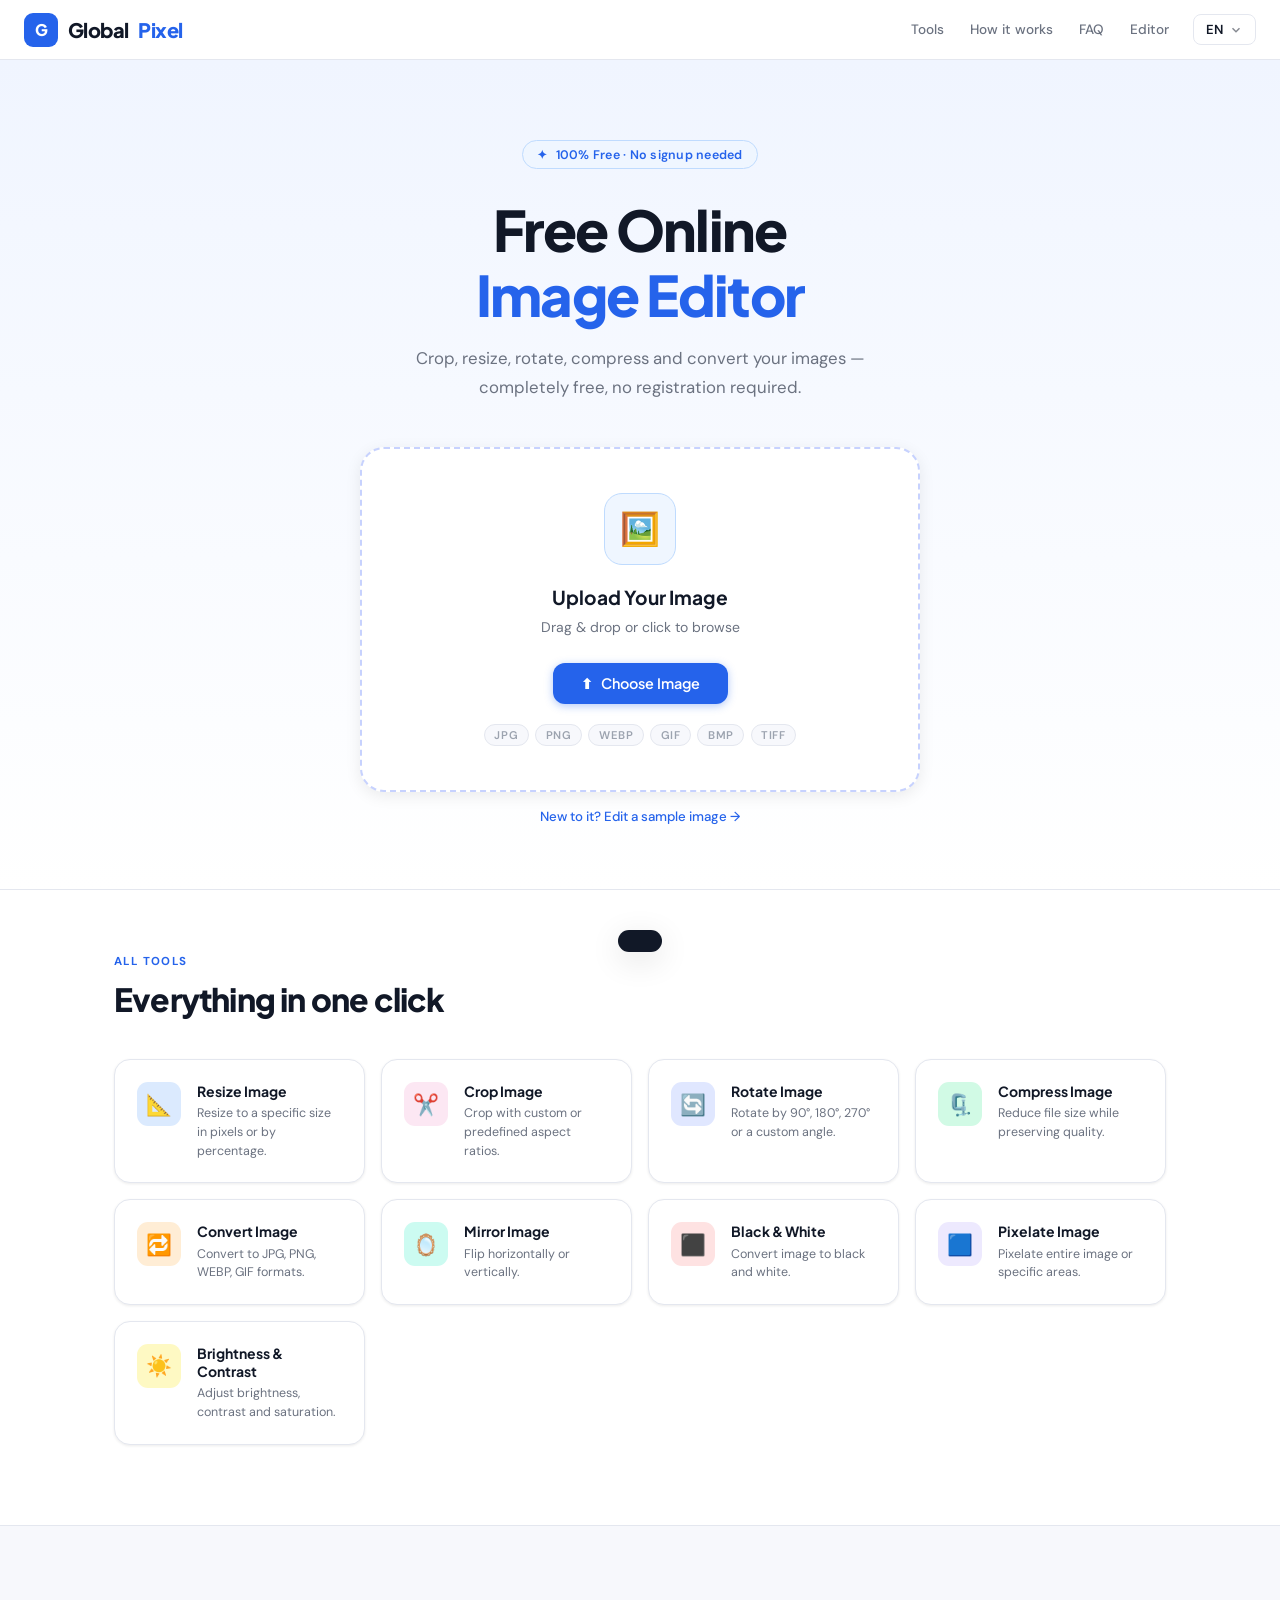
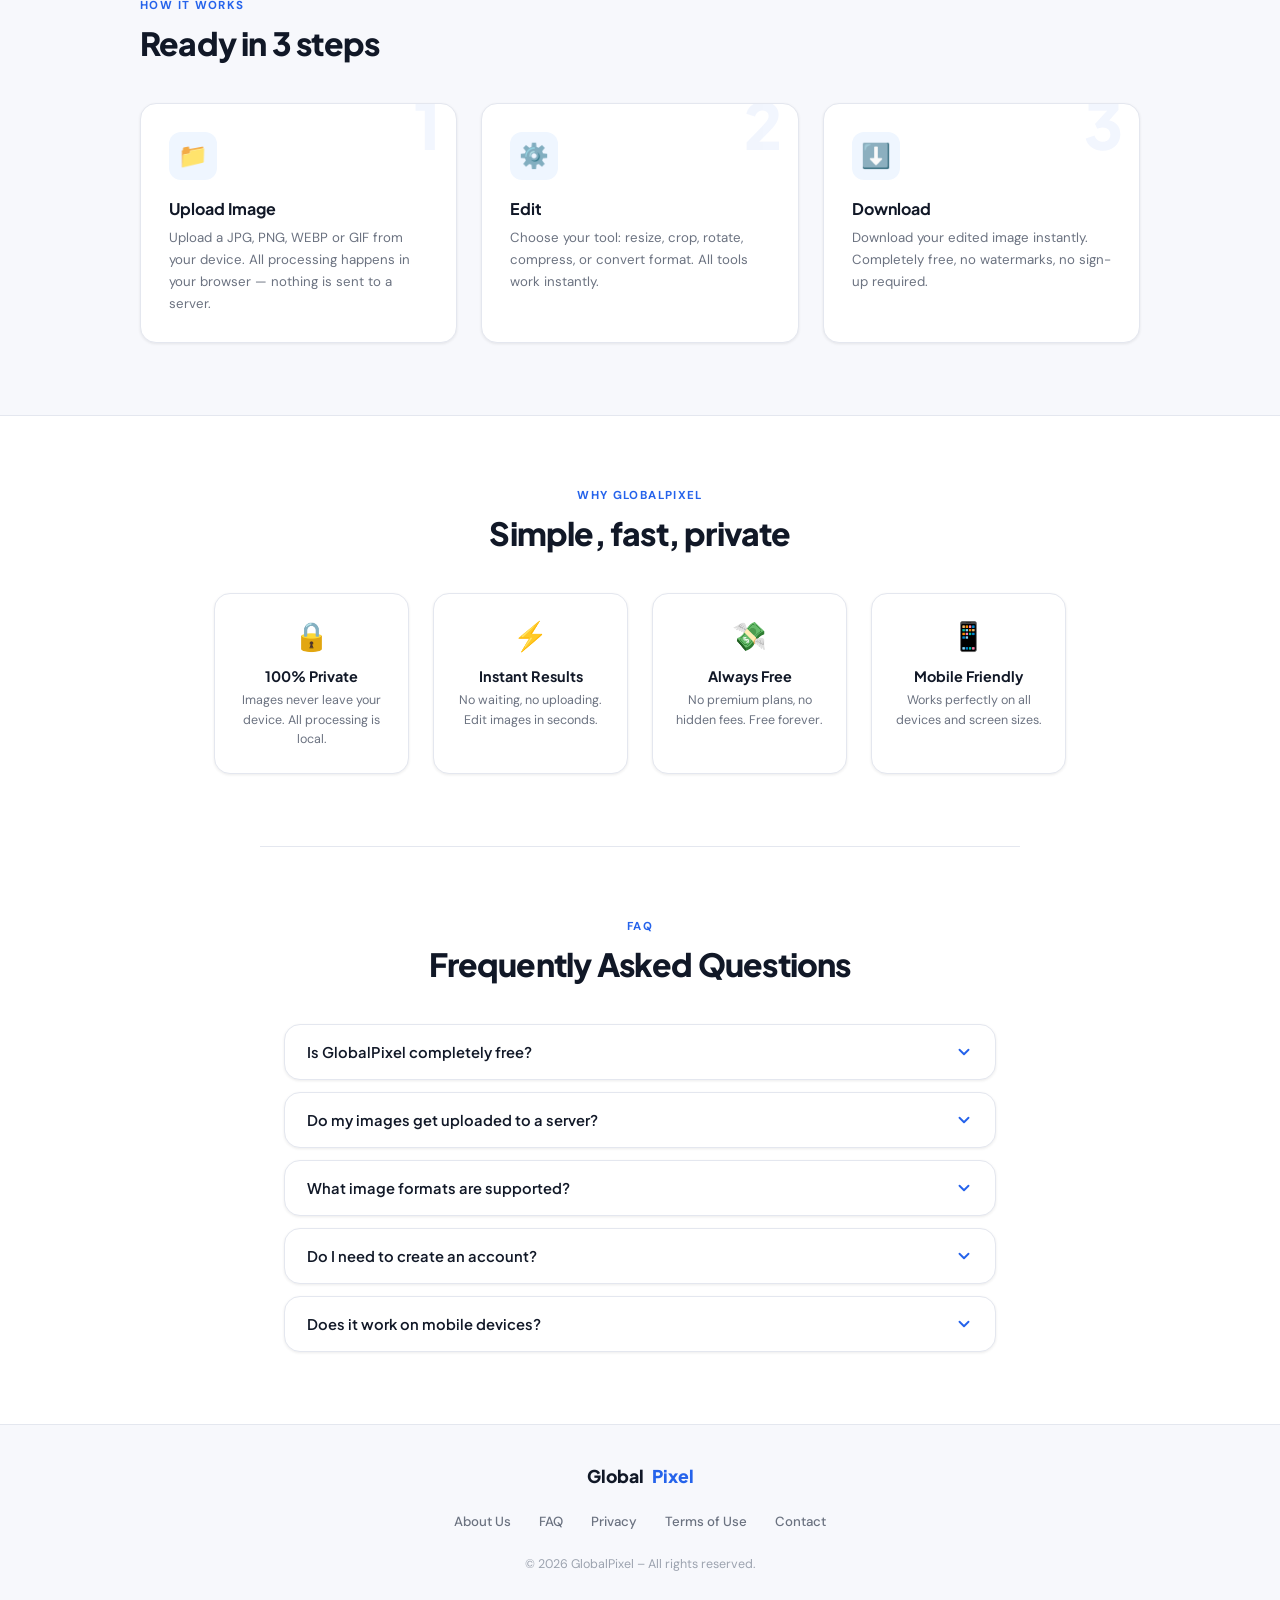
==== index.html @ b60b6a32 "Rename globalpixel.html to index.html" ====
<!DOCTYPE html>
<html lang="en">
<head>
<meta charset="UTF-8">
<meta name="viewport" content="width=device-width, initial-scale=1.0">

<!-- ═══ PRIMARY SEO ═══ -->
<title>GlobalPixel – Free Online Image Editor | Crop, Resize, Compress</title>
<meta name="description" content="Edit images online for free with GlobalPixel. Crop, resize, rotate, compress, convert JPG/PNG/WEBP and apply filters — all in your browser. No signup, no uploads.">
<meta name="keywords" content="free online image editor, crop image online, resize image online, compress image, convert image to jpg png webp, rotate image, image filter, photo editor free, no signup image editor">
<meta name="robots" content="index, follow">
<meta name="author" content="GlobalPixel">
<link rel="canonical" href="https://globalpixel.app/">

<!-- ═══ OPEN GRAPH (Facebook, LinkedIn, WhatsApp) ═══ -->
<meta property="og:type" content="website">
<meta property="og:url" content="https://globalpixel.app/">
<meta property="og:title" content="GlobalPixel – Free Online Image Editor">
<meta property="og:description" content="Crop, resize, rotate, compress and convert images — completely free, no registration required. All processing happens in your browser.">
<meta property="og:image" content="https://globalpixel.app/og-image.png">
<meta property="og:image:width" content="1200">
<meta property="og:image:height" content="630">
<meta property="og:site_name" content="GlobalPixel">
<meta property="og:locale" content="en_US">

<!-- ═══ TWITTER CARD ═══ -->
<meta name="twitter:card" content="summary_large_image">
<meta name="twitter:url" content="https://globalpixel.app/">
<meta name="twitter:title" content="GlobalPixel – Free Online Image Editor">
<meta name="twitter:description" content="Crop, resize, rotate, compress and convert images — free, no signup, no uploads to server.">
<meta name="twitter:image" content="https://globalpixel.app/og-image.png">

<!-- ═══ FAVICON (SVG inline data URI) ═══ -->
<link rel="icon" type="image/svg+xml" href="data:image/svg+xml,%3Csvg xmlns='http://www.w3.org/2000/svg' viewBox='0 0 32 32'%3E%3Crect width='32' height='32' rx='8' fill='%232563eb'/%3E%3Ctext x='16' y='23' text-anchor='middle' font-size='20' font-weight='900' fill='white' font-family='Arial'%3EG%3C/text%3E%3C/svg%3E">
<link rel="apple-touch-icon" href="data:image/svg+xml,%3Csvg xmlns='http://www.w3.org/2000/svg' viewBox='0 0 180 180'%3E%3Crect width='180' height='180' rx='40' fill='%232563eb'/%3E%3Ctext x='90' y='130' text-anchor='middle' font-size='110' font-weight='900' fill='white' font-family='Arial'%3EG%3C/text%3E%3C/svg%3E">

<!-- ═══ STRUCTURED DATA (JSON-LD) ═══ -->
<script type="application/ld+json">
{
  "@context": "https://schema.org",
  "@graph": [
    {
      "@type": "WebApplication",
      "@id": "https://globalpixel.app/#app",
      "name": "GlobalPixel",
      "url": "https://globalpixel.app/",
      "description": "Free online image editor. Crop, resize, rotate, compress and convert images in your browser without uploading to any server.",
      "applicationCategory": "MultimediaApplication",
      "operatingSystem": "Any",
      "browserRequirements": "Requires JavaScript",
      "offers": {
        "@type": "Offer",
        "price": "0",
        "priceCurrency": "USD"
      },
      "featureList": [
        "Crop Image",
        "Resize Image",
        "Rotate Image",
        "Compress Image",
        "Convert Image Format",
        "Mirror / Flip Image",
        "Black & White Filter",
        "Pixelate Image",
        "Brightness & Contrast Adjustment"
      ]
    },
    {
      "@type": "FAQPage",
      "@id": "https://globalpixel.app/#faq",
      "mainEntity": [
        {
          "@type": "Question",
          "name": "Is GlobalPixel completely free?",
          "acceptedAnswer": {
            "@type": "Answer",
            "text": "Yes. GlobalPixel is 100% free with no premium plans, hidden fees, or watermarks — ever."
          }
        },
        {
          "@type": "Question",
          "name": "Do my images get uploaded to a server?",
          "acceptedAnswer": {
            "@type": "Answer",
            "text": "No. All image processing happens entirely inside your browser using the Canvas API. Your images never leave your device."
          }
        },
        {
          "@type": "Question",
          "name": "What image formats does GlobalPixel support?",
          "acceptedAnswer": {
            "@type": "Answer",
            "text": "GlobalPixel supports JPG, PNG, WEBP, GIF, BMP, and TIFF as input, and can export to JPG, PNG, and WEBP."
          }
        },
        {
          "@type": "Question",
          "name": "Do I need to create an account?",
          "acceptedAnswer": {
            "@type": "Answer",
            "text": "No account or sign-up is required. Just open the editor, upload your image, and start editing instantly."
          }
        }
      ]
    }
  ]
}
</script>

<link rel="preconnect" href="https://fonts.googleapis.com">
<link href="https://fonts.googleapis.com/css2?family=DM+Sans:ital,opsz,wght@0,9..40,300;0,9..40,400;0,9..40,500;0,9..40,600;1,9..40,400&family=Plus+Jakarta+Sans:wght@400;500;600;700;800&display=swap" rel="stylesheet">
<style>
  :root {
    --bg: #ffffff;
    --surface: #f7f8fc;
    --card: #ffffff;
    --border: #e4e7ef;
    --border-hover: #c5cce0;
    --accent: #2563eb;
    --accent-light: #eff6ff;
    --accent-hover: #1d4ed8;
    --text: #111827;
    --muted: #6b7280;
    --muted2: #9ca3af;
    --success: #10b981;
    --warning: #f59e0b;
    --danger: #ef4444;
    --shadow-sm: 0 1px 3px rgba(0,0,0,0.08);
    --shadow-md: 0 4px 16px rgba(0,0,0,0.08);
    --shadow-lg: 0 8px 32px rgba(0,0,0,0.12);
    --radius-sm: 8px;
    --radius: 12px;
    --radius-lg: 16px;
    --radius-xl: 24px;
  }

  *, *::before, *::after { box-sizing: border-box; margin: 0; padding: 0; }
  html { scroll-behavior: smooth; }

  body {
    font-family: 'DM Sans', sans-serif;
    background: var(--bg);
    color: var(--text);
    min-height: 100vh;
    overflow-x: hidden;
    -webkit-font-smoothing: antialiased;
  }

  /* ─── HEADER ─── */
  header {
    position: sticky; top: 0; z-index: 200;
    background: rgba(255,255,255,0.95);
    backdrop-filter: blur(16px);
    border-bottom: 1px solid var(--border);
    padding: 0 1.5rem;
    height: 60px;
    display: flex; align-items: center; justify-content: space-between;
  }

  .logo {
    display: flex; align-items: center; gap: 0.625rem;
    text-decoration: none;
    font-family: 'Plus Jakarta Sans', sans-serif;
    font-weight: 800;
    font-size: 1.25rem;
    color: var(--text);
    letter-spacing: -0.03em;
  }
  .logo-mark {
    width: 34px; height: 34px;
    background: var(--accent);
    border-radius: 9px;
    display: flex; align-items: center; justify-content: center;
    color: white; font-size: 1rem; font-weight: 900;
  }
  .logo span { color: var(--accent); }

  .header-right { display: flex; align-items: center; gap: 0.75rem; }

  nav { display: flex; gap: 0.125rem; }
  nav a {
    font-size: 0.85rem; font-weight: 500;
    color: var(--muted);
    text-decoration: none;
    padding: 0.4rem 0.75rem;
    border-radius: var(--radius-sm);
    transition: all 0.15s;
  }
  nav a:hover { color: var(--text); background: var(--surface); }

  /* Language Switcher */
  .lang-switcher {
    position: relative;
  }
  .lang-btn {
    display: flex; align-items: center; gap: 0.4rem;
    padding: 0.375rem 0.75rem;
    border: 1px solid var(--border);
    border-radius: var(--radius-sm);
    background: var(--bg);
    font-family: 'DM Sans', sans-serif;
    font-size: 0.82rem; font-weight: 600;
    color: var(--text);
    cursor: pointer;
    transition: all 0.15s;
  }
  .lang-btn:hover { border-color: var(--accent); color: var(--accent); }
  .lang-btn svg { width: 14px; height: 14px; opacity: 0.5; transition: transform 0.2s; }
  .lang-switcher.open .lang-btn svg { transform: rotate(180deg); }

  .lang-dropdown {
    display: none;
    position: absolute; top: calc(100% + 6px); right: 0;
    background: var(--card);
    border: 1px solid var(--border);
    border-radius: var(--radius);
    box-shadow: var(--shadow-lg);
    min-width: 200px;
    padding: 0.5rem;
    z-index: 999;
    max-height: 360px; overflow-y: auto;
  }
  .lang-switcher.open .lang-dropdown { display: block; }
  .lang-dropdown a {
    display: flex; align-items: center; gap: 0.75rem;
    padding: 0.5rem 0.75rem;
    border-radius: var(--radius-sm);
    text-decoration: none;
    font-size: 0.83rem; font-weight: 500;
    color: var(--text);
    transition: all 0.15s;
  }
  .lang-dropdown a:hover { background: var(--surface); }
  .lang-dropdown a.active { color: var(--accent); background: var(--accent-light); }
  .lang-flag { font-size: 1rem; }

  /* ─── HERO ─── */
  .hero {
    background: linear-gradient(180deg, #f0f5ff 0%, #ffffff 100%);
    padding: 5rem 1.5rem 4rem;
    text-align: center;
    border-bottom: 1px solid var(--border);
  }

  .hero-badge {
    display: inline-flex; align-items: center; gap: 0.5rem;
    background: var(--accent-light);
    border: 1px solid #bfdbfe;
    color: var(--accent);
    font-size: 0.78rem; font-weight: 600;
    padding: 0.35rem 0.875rem;
    border-radius: 999px;
    margin-bottom: 1.75rem;
    letter-spacing: 0.02em;
  }

  .hero h1 {
    font-family: 'Plus Jakarta Sans', sans-serif;
    font-size: clamp(2rem, 5vw, 3.5rem);
    font-weight: 800;
    line-height: 1.15;
    letter-spacing: -0.03em;
    color: var(--text);
    margin-bottom: 1.125rem;
    max-width: 700px;
    margin-left: auto;
    margin-right: auto;
  }
  .hero h1 em { font-style: normal; color: var(--accent); }

  .hero p {
    color: var(--muted);
    font-size: 1.05rem;
    max-width: 500px;
    margin: 0 auto 2.75rem;
    line-height: 1.75;
  }

  /* ─── UPLOAD ZONE ─── */
  .upload-area {
    max-width: 560px; margin: 0 auto;
  }
  .upload-zone {
    position: relative;
    border: 2px dashed #c7d2fe;
    border-radius: var(--radius-xl);
    background: #fff;
    padding: 2.75rem 2rem;
    text-align: center;
    cursor: pointer;
    transition: all 0.25s;
    box-shadow: var(--shadow-md);
  }
  .upload-zone:hover, .upload-zone.dragover {
    border-color: var(--accent);
    box-shadow: 0 0 0 4px rgba(37,99,235,0.1), var(--shadow-md);
    transform: translateY(-2px);
  }

  .upload-icon-wrap {
    width: 72px; height: 72px;
    background: var(--accent-light);
    border-radius: 18px;
    display: flex; align-items: center; justify-content: center;
    margin: 0 auto 1.25rem;
    font-size: 2rem;
    border: 1px solid #bfdbfe;
  }
  .upload-zone h2 {
    font-family: 'Plus Jakarta Sans', sans-serif;
    font-size: 1.2rem; font-weight: 700;
    margin-bottom: 0.375rem; color: var(--text);
  }
  .upload-zone > p { color: var(--muted); font-size: 0.875rem; margin-bottom: 1.5rem; }

  .btn-primary {
    display: inline-flex; align-items: center; gap: 0.5rem;
    background: var(--accent);
    color: #fff;
    font-family: 'Plus Jakarta Sans', sans-serif;
    font-weight: 600; font-size: 0.9rem;
    padding: 0.7rem 1.75rem;
    border: none; border-radius: var(--radius);
    cursor: pointer;
    transition: all 0.2s;
    text-decoration: none;
    box-shadow: 0 2px 8px rgba(37,99,235,0.35);
  }
  .btn-primary:hover {
    background: var(--accent-hover);
    transform: translateY(-1px);
    box-shadow: 0 4px 16px rgba(37,99,235,0.4);
  }

  .supported-formats {
    display: flex; justify-content: center; flex-wrap: wrap; gap: 0.4rem;
    margin-top: 1.25rem;
  }
  .format-tag {
    font-size: 0.7rem; font-weight: 600;
    color: var(--muted2);
    background: var(--surface);
    border: 1px solid var(--border);
    padding: 0.2rem 0.6rem;
    border-radius: 999px;
    letter-spacing: 0.05em;
  }

  .sample-link {
    display: block;
    margin-top: 1rem;
    font-size: 0.83rem;
    color: var(--accent);
    text-decoration: none;
    font-weight: 500;
    transition: opacity 0.15s;
  }
  .sample-link:hover { opacity: 0.7; }

  /* ─── TOOLS GRID ─── */
  .tools-section {
    padding: 4rem 1.5rem 5rem;
    max-width: 1100px; margin: 0 auto;
  }
  .section-eyebrow {
    font-size: 0.72rem; font-weight: 700;
    letter-spacing: 0.12em; text-transform: uppercase;
    color: var(--accent);
    margin-bottom: 0.625rem;
  }
  .section-title {
    font-family: 'Plus Jakarta Sans', sans-serif;
    font-size: clamp(1.5rem, 3vw, 2rem);
    font-weight: 800; letter-spacing: -0.025em;
    color: var(--text); margin-bottom: 2.5rem;
  }

  .tools-grid {
    display: grid;
    grid-template-columns: repeat(auto-fill, minmax(210px, 1fr));
    gap: 1rem;
  }

  .tool-card {
    display: flex; align-items: flex-start; gap: 1rem;
    background: var(--card);
    border: 1px solid var(--border);
    border-radius: var(--radius-lg);
    padding: 1.375rem;
    cursor: pointer;
    transition: all 0.2s;
    text-decoration: none; color: var(--text);
    box-shadow: var(--shadow-sm);
  }
  .tool-card:hover {
    border-color: var(--accent);
    box-shadow: 0 0 0 3px rgba(37,99,235,0.08), var(--shadow-md);
    transform: translateY(-2px);
  }
  .tool-icon {
    width: 44px; height: 44px; min-width: 44px;
    border-radius: 11px;
    display: flex; align-items: center; justify-content: center;
    font-size: 1.3rem;
    flex-shrink: 0;
  }
  .tool-icon.blue   { background: #dbeafe; }
  .tool-icon.pink   { background: #fce7f3; }
  .tool-icon.green  { background: #d1fae5; }
  .tool-icon.orange { background: #ffedd5; }
  .tool-icon.purple { background: #ede9fe; }
  .tool-icon.teal   { background: #ccfbf1; }
  .tool-icon.red    { background: #fee2e2; }
  .tool-icon.indigo { background: #e0e7ff; }
  .tool-icon.yellow { background: #fef9c3; }

  .tool-text h3 {
    font-family: 'Plus Jakarta Sans', sans-serif;
    font-size: 0.875rem; font-weight: 700;
    margin-bottom: 0.25rem; color: var(--text);
    line-height: 1.3;
  }
  .tool-text p { font-size: 0.78rem; color: var(--muted); line-height: 1.5; }

  /* ─── HOW IT WORKS ─── */
  .how-section {
    background: var(--surface);
    border-top: 1px solid var(--border);
    border-bottom: 1px solid var(--border);
    padding: 4.5rem 1.5rem;
  }
  .how-inner { max-width: 1000px; margin: 0 auto; }
  .steps-grid {
    display: grid;
    grid-template-columns: repeat(auto-fit, minmax(220px, 1fr));
    gap: 1.5rem;
    margin-top: 2.5rem;
  }
  .step-card {
    background: var(--card);
    border: 1px solid var(--border);
    border-radius: var(--radius-lg);
    padding: 1.75rem;
    position: relative;
    overflow: hidden;
    box-shadow: var(--shadow-sm);
  }
  .step-num-bg {
    position: absolute; top: -0.75rem; right: 1rem;
    font-family: 'Plus Jakarta Sans', sans-serif;
    font-size: 4rem; font-weight: 900;
    color: var(--accent); opacity: 0.06;
    line-height: 1; pointer-events: none;
  }
  .step-icon-wrap {
    width: 48px; height: 48px;
    background: var(--accent-light);
    border-radius: 12px;
    display: flex; align-items: center; justify-content: center;
    font-size: 1.5rem; margin-bottom: 1.125rem;
  }
  .step-card h3 {
    font-family: 'Plus Jakarta Sans', sans-serif;
    font-size: 1rem; font-weight: 700;
    margin-bottom: 0.5rem; color: var(--text);
  }
  .step-card p { font-size: 0.83rem; color: var(--muted); line-height: 1.65; }

  /* ─── FEATURES ─── */
  .features-section {
    padding: 4.5rem 1.5rem;
    max-width: 900px; margin: 0 auto;
    text-align: center;
  }
  .features-grid {
    display: grid; grid-template-columns: repeat(auto-fit, minmax(180px, 1fr));
    gap: 1.5rem; margin-top: 2.5rem;
  }
  .feature-item {
    padding: 1.5rem 1.25rem;
    border: 1px solid var(--border);
    border-radius: var(--radius-lg);
    background: var(--card);
    box-shadow: var(--shadow-sm);
  }
  .feature-item .fi { font-size: 1.75rem; margin-bottom: 0.75rem; }
  .feature-item h4 {
    font-family: 'Plus Jakarta Sans', sans-serif;
    font-size: 0.9rem; font-weight: 700;
    margin-bottom: 0.375rem; color: var(--text);
  }
  .feature-item p { font-size: 0.78rem; color: var(--muted); line-height: 1.55; }

  /* ─── FOOTER ─── */
  footer {
    border-top: 1px solid var(--border);
    padding: 2.5rem 1.5rem 2rem;
    background: var(--surface);
  }
  .footer-inner {
    max-width: 900px; margin: 0 auto;
    display: flex; flex-direction: column; align-items: center; gap: 1.25rem;
  }
  .footer-logo {
    display: flex; align-items: center; gap: 0.5rem;
    font-family: 'Plus Jakarta Sans', sans-serif;
    font-weight: 800; font-size: 1.1rem;
    color: var(--text); text-decoration: none;
  }
  .footer-logo span { color: var(--accent); }
  .footer-links {
    display: flex; flex-wrap: wrap; justify-content: center; gap: 0.25rem;
  }
  .footer-links a {
    font-size: 0.83rem; color: var(--muted);
    text-decoration: none; padding: 0.35rem 0.75rem;
    border-radius: var(--radius-sm); transition: all 0.15s;
    font-weight: 500;
  }
  .footer-links a:hover { color: var(--text); background: var(--border); }
  .footer-copy {
    font-size: 0.78rem; color: var(--muted2);
    text-align: center;
  }

  /* ─── MODAL ─── */
  .modal-overlay {
    display: none; position: fixed; inset: 0; z-index: 1000;
    background: rgba(0,0,0,0.5);
    backdrop-filter: blur(6px);
    align-items: center; justify-content: center;
    padding: 1rem;
  }
  .modal-overlay.open { display: flex; }

  .modal {
    background: var(--card);
    border: 1px solid var(--border);
    border-radius: var(--radius-xl);
    width: min(96vw, 940px);
    max-height: 94vh;
    overflow-y: auto;
    padding: 2rem;
    position: relative;
    box-shadow: 0 24px 80px rgba(0,0,0,0.2);
    animation: slideUp 0.3s cubic-bezier(0.34,1.56,0.64,1);
  }
  @keyframes slideUp {
    from { opacity: 0; transform: scale(0.94) translateY(16px); }
    to   { opacity: 1; transform: scale(1) translateY(0); }
  }

  .modal-close {
    position: absolute; top: 1.25rem; right: 1.25rem;
    width: 36px; height: 36px;
    background: var(--surface); border: 1px solid var(--border);
    color: var(--muted); border-radius: var(--radius-sm);
    cursor: pointer; font-size: 1rem;
    display: flex; align-items: center; justify-content: center;
    transition: all 0.15s;
  }
  .modal-close:hover { background: var(--border); color: var(--text); }

  .modal-header { margin-bottom: 1.5rem; padding-right: 2.5rem; }
  .modal-title {
    font-family: 'Plus Jakarta Sans', sans-serif;
    font-size: 1.35rem; font-weight: 800;
    color: var(--text); letter-spacing: -0.02em;
    margin-bottom: 0.25rem;
  }
  .modal-subtitle { color: var(--muted); font-size: 0.85rem; }

  /* Tabs */
  .modal-tabs {
    display: flex; gap: 0.375rem; margin-bottom: 1.375rem;
    flex-wrap: wrap;
    padding-bottom: 1.25rem;
    border-bottom: 1px solid var(--border);
  }
  .tab-btn {
    font-family: 'Plus Jakarta Sans', sans-serif;
    font-size: 0.78rem; font-weight: 600;
    padding: 0.45rem 0.9rem;
    border-radius: var(--radius-sm);
    border: 1px solid var(--border);
    background: var(--surface); color: var(--muted);
    cursor: pointer; transition: all 0.15s;
  }
  .tab-btn:hover { color: var(--text); border-color: var(--border-hover); }
  .tab-btn.active {
    background: var(--accent); border-color: var(--accent);
    color: #fff; box-shadow: 0 2px 8px rgba(37,99,235,0.3);
  }
  .tab-panel { display: none; }
  .tab-panel.active { display: flex; flex-direction: column; gap: 1rem; }

  /* Editor layout */
  .editor-body { display: grid; grid-template-columns: 1fr 280px; gap: 1.5rem; }
  @media(max-width:660px) { .editor-body { grid-template-columns: 1fr; } }

  .canvas-wrap {
    background: repeating-conic-gradient(#f1f5f9 0% 25%, #e2e8f0 0% 50%) 0 0 / 16px 16px;
    border: 1px solid var(--border);
    border-radius: var(--radius-lg);
    display: flex; align-items: center; justify-content: center;
    min-height: 320px; overflow: hidden;
  }
  #editorCanvas { max-width: 100%; max-height: 380px; border-radius: 8px; }

  .controls { display: flex; flex-direction: column; gap: 0.875rem; }
  .ctrl-group {
    background: var(--surface);
    border: 1px solid var(--border);
    border-radius: var(--radius);
    padding: 1.125rem;
  }
  .ctrl-group h4 {
    font-family: 'Plus Jakarta Sans', sans-serif;
    font-size: 0.7rem; font-weight: 700;
    letter-spacing: 0.09em; text-transform: uppercase;
    color: var(--muted2); margin-bottom: 0.875rem;
  }
  .ctrl-row { display: flex; gap: 0.5rem; align-items: center; margin-bottom: 0.6rem; }
  .ctrl-row:last-child { margin-bottom: 0; }
  .ctrl-row label { font-size: 0.78rem; color: var(--muted); min-width: 58px; font-weight: 500; }

  input[type="number"], input[type="range"], select {
    background: var(--card);
    border: 1px solid var(--border);
    color: var(--text);
    border-radius: var(--radius-sm);
    padding: 0.4rem 0.625rem;
    font-size: 0.82rem;
    font-family: 'DM Sans', sans-serif;
    flex: 1;
    transition: border-color 0.15s;
  }
  input[type="number"]:focus, select:focus {
    outline: none; border-color: var(--accent);
    box-shadow: 0 0 0 3px rgba(37,99,235,0.1);
  }
  input[type="range"] {
    padding: 0; height: 6px; cursor: pointer;
    accent-color: var(--accent);
  }
  .range-val { font-size: 0.78rem; color: var(--accent); min-width: 32px; text-align: right; font-weight: 600; }

  .btn-row { display: flex; gap: 0.5rem; flex-wrap: wrap; }
  .btn {
    flex: 1;
    background: var(--card);
    border: 1px solid var(--border);
    color: var(--text);
    font-family: 'Plus Jakarta Sans', sans-serif;
    font-size: 0.78rem; font-weight: 600;
    padding: 0.5rem 0.75rem;
    border-radius: var(--radius-sm); cursor: pointer;
    transition: all 0.15s; white-space: nowrap;
    display: flex; align-items: center; justify-content: center; gap: 0.35rem;
  }
  .btn:hover { background: var(--surface); border-color: var(--border-hover); }
  .btn.primary {
    background: var(--accent); border-color: var(--accent);
    color: #fff; box-shadow: 0 2px 8px rgba(37,99,235,0.25);
  }
  .btn.primary:hover { background: var(--accent-hover); transform: translateY(-1px); box-shadow: 0 4px 12px rgba(37,99,235,0.35); color: #fff; }
  .btn.danger { border-color: #fecaca; color: var(--danger); }
  .btn.danger:hover { background: #fef2f2; border-color: var(--danger); }

  /* img info */
  .img-info {
    display: flex; gap: 1rem; flex-wrap: wrap;
    background: var(--surface); border: 1px solid var(--border);
    border-radius: var(--radius-sm); padding: 0.6rem 1rem;
    font-size: 0.78rem; color: var(--muted);
    margin-bottom: 1rem;
  }
  .img-info span b { color: var(--text); font-weight: 600; }

  /* Toast */
  .toast {
    position: fixed; bottom: 1.75rem; left: 50%;
    transform: translateX(-50%) translateY(80px);
    background: var(--text); color: var(--bg);
    padding: 0.7rem 1.375rem; border-radius: var(--radius);
    font-size: 0.85rem; font-weight: 500; z-index: 9999;
    transition: transform 0.35s cubic-bezier(0.34,1.56,0.64,1);
    box-shadow: var(--shadow-lg); white-space: nowrap;
  }
  .toast.show { transform: translateX(-50%) translateY(0); }
  .toast.success { background: #065f46; color: #a7f3d0; }
  .toast.error   { background: #7f1d1d; color: #fecaca; }

  /* ─── HAMBURGER MENU ─── */
  .hamburger {
    display: none;
    flex-direction: column; gap: 4px;
    background: none; border: none; cursor: pointer;
    padding: 6px; border-radius: var(--radius-sm);
    transition: background 0.15s;
  }
  .hamburger:hover { background: var(--surface); }
  .hamburger span {
    display: block; width: 20px; height: 2px;
    background: var(--text); border-radius: 999px;
    transition: all 0.25s;
  }
  .hamburger.open span:nth-child(1) { transform: translateY(6px) rotate(45deg); }
  .hamburger.open span:nth-child(2) { opacity: 0; transform: scaleX(0); }
  .hamburger.open span:nth-child(3) { transform: translateY(-6px) rotate(-45deg); }

  .mobile-nav {
    display: none;
    position: fixed; top: 60px; left: 0; right: 0;
    background: rgba(255,255,255,0.98);
    backdrop-filter: blur(16px);
    border-bottom: 1px solid var(--border);
    padding: 0.75rem 1rem;
    z-index: 199;
    box-shadow: var(--shadow-md);
    flex-direction: column; gap: 0.25rem;
  }
  .mobile-nav.open { display: flex; }
  .mobile-nav a {
    font-size: 0.9rem; font-weight: 500;
    color: var(--text); text-decoration: none;
    padding: 0.6rem 0.75rem; border-radius: var(--radius-sm);
    transition: background 0.15s;
  }
  .mobile-nav a:hover { background: var(--surface); }

  /* ─── FAQ ─── */
  .faq-section {
    padding: 4.5rem 1.5rem;
    max-width: 760px; margin: 0 auto;
    border-top: 1px solid var(--border);
  }
  .faq-section .section-title { text-align: center; }
  .faq-section .section-eyebrow { text-align: center; }
  .faq-list { margin-top: 2.5rem; display: flex; flex-direction: column; gap: 0.75rem; }
  .faq-item {
    border: 1px solid var(--border);
    border-radius: var(--radius-lg);
    background: var(--card);
    overflow: hidden;
    box-shadow: var(--shadow-sm);
  }
  .faq-q {
    display: flex; align-items: center; justify-content: space-between;
    gap: 1rem;
    padding: 1.125rem 1.375rem;
    cursor: pointer;
    font-family: 'Plus Jakarta Sans', sans-serif;
    font-weight: 600; font-size: 0.92rem;
    color: var(--text);
    user-select: none;
    transition: background 0.15s;
  }
  .faq-q:hover { background: var(--surface); }
  .faq-q svg {
    min-width: 18px; height: 18px;
    stroke: var(--accent); transition: transform 0.25s;
    flex-shrink: 0;
  }
  .faq-item.open .faq-q svg { transform: rotate(180deg); }
  .faq-a {
    max-height: 0; overflow: hidden;
    transition: max-height 0.35s ease, padding 0.25s;
    padding: 0 1.375rem;
    font-size: 0.85rem; color: var(--muted); line-height: 1.7;
  }
  .faq-item.open .faq-a {
    max-height: 200px;
    padding: 0 1.375rem 1.125rem;
  }

  /* scrollbar */
  ::-webkit-scrollbar { width: 5px; }
  ::-webkit-scrollbar-track { background: var(--surface); }
  ::-webkit-scrollbar-thumb { background: var(--border); border-radius: 999px; }
  ::-webkit-scrollbar-thumb:hover { background: var(--border-hover); }

  /* responsive */
  @media(max-width:768px) {
    header { padding: 0 1rem; }
    nav { display: none; }
    .hamburger { display: flex; }
    .modal { padding: 1.25rem; }
    .tools-grid { grid-template-columns: repeat(2, 1fr); }
    .hero { padding: 3.5rem 1rem 3rem; }
  }
  @media(max-width:440px) {
    .tools-grid { grid-template-columns: 1fr; }
  }

  /* Modal upload prompt */
  .modal-upload-prompt {
    text-align: center; padding: 3rem 2rem;
  }
  .modal-upload-prompt p { color: var(--muted); margin-bottom: 1.25rem; font-size: 0.9rem; }

  /* Divider */
  .modal-footer-actions {
    display: flex; gap: 0.75rem; margin-top: 1.5rem;
    justify-content: flex-end; flex-wrap: wrap;
  }
</style>
</head>
<body>

<!-- HEADER -->
<header>
  <a href="#" class="logo" onclick="return false;">
    <div class="logo-mark">G</div>
    Global<span>Pixel</span>
  </a>

  <div class="header-right">
    <nav>
      <a href="#tools" data-i18n="nav_tools">Tools</a>
      <a href="#how" data-i18n="nav_how">How it works</a>
      <a href="#faq" data-i18n="nav_faq">FAQ</a>
      <a href="#" onclick="openEditor(); return false;" data-i18n="nav_editor">Editor</a>
    </nav>

    <div class="lang-switcher" id="langSwitcher">
      <button class="lang-btn" onclick="toggleLang()">
        <span id="langLabel">EN</span>
        <svg viewBox="0 0 24 24" fill="none" stroke="currentColor" stroke-width="2.5"><path d="M6 9l6 6 6-6"/></svg>
      </button>
      <div class="lang-dropdown" id="langDropdown">
        <a href="#" class="active" onclick="setLang('en'); return false;"><span class="lang-flag">🇬🇧</span> English</a>
        <a href="#" onclick="setLang('tr'); return false;"><span class="lang-flag">🇹🇷</span> Türkçe</a>
        <a href="#" onclick="setLang('es'); return false;"><span class="lang-flag">🇪🇸</span> Español</a>
        <a href="#" onclick="setLang('pt'); return false;"><span class="lang-flag">🇧🇷</span> Português</a>
        <a href="#" onclick="setLang('fr'); return false;"><span class="lang-flag">🇫🇷</span> Français</a>
        <a href="#" onclick="setLang('de'); return false;"><span class="lang-flag">🇩🇪</span> Deutsch</a>
        <a href="#" onclick="setLang('it'); return false;"><span class="lang-flag">🇮🇹</span> Italiano</a>
        <a href="#" onclick="setLang('ja'); return false;"><span class="lang-flag">🇯🇵</span> 日本語</a>
        <a href="#" onclick="setLang('ko'); return false;"><span class="lang-flag">🇰🇷</span> 한국어</a>
        <a href="#" onclick="setLang('ru'); return false;"><span class="lang-flag">🇷🇺</span> Русский</a>
        <a href="#" onclick="setLang('ar'); return false;"><span class="lang-flag">🇸🇦</span> العربية</a>
        <a href="#" onclick="setLang('zh'); return false;"><span class="lang-flag">🇨🇳</span> 中文</a>
        <a href="#" onclick="setLang('pl'); return false;"><span class="lang-flag">🇵🇱</span> Polski</a>
        <a href="#" onclick="setLang('nl'); return false;"><span class="lang-flag">🇳🇱</span> Nederlands</a>
      </div>
    </div>

    <button class="hamburger" id="hamburger" aria-label="Menu" onclick="toggleMobileNav()">
      <span></span><span></span><span></span>
    </button>
  </div>
</header>

<!-- MOBILE NAV -->
<nav class="mobile-nav" id="mobileNav">
  <a href="#tools" onclick="closeMobileNav()" data-i18n="nav_tools">Tools</a>
  <a href="#how" onclick="closeMobileNav()" data-i18n="nav_how">How it works</a>
  <a href="#faq" onclick="closeMobileNav()">FAQ</a>
  <a href="#" onclick="closeMobileNav(); openEditor(); return false;" data-i18n="nav_editor">Editor</a>
</nav>

<!-- HERO -->
<section class="hero">
  <div class="hero-badge">✦ <span data-i18n="badge">100% Free · No signup needed</span></div>
  <h1 data-i18n="hero_h1">Free Online<br><em>Image Editor</em></h1>
  <p data-i18n="hero_p">Crop, resize, rotate, compress and convert your images — completely free, no registration required.</p>

  <div class="upload-area">
    <div class="upload-zone" id="uploadZone">
      <label for="heroInput" style="position:absolute;inset:0;cursor:pointer;z-index:1;"></label>
      <div class="upload-icon-wrap">🖼️</div>
      <h2 data-i18n="upload_h2">Upload Your Image</h2>
      <p data-i18n="upload_p">Drag & drop or click to browse</p>
      <span class="btn-primary" style="pointer-events:none;position:relative;z-index:2;">
        ⬆ <span data-i18n="upload_btn">Choose Image</span>
      </span>
      <div class="supported-formats">
        <span class="format-tag">JPG</span>
        <span class="format-tag">PNG</span>
        <span class="format-tag">WEBP</span>
        <span class="format-tag">GIF</span>
        <span class="format-tag">BMP</span>
        <span class="format-tag">TIFF</span>
      </div>
    </div>
    <a href="#" class="sample-link" onclick="loadSample(); return false;" data-i18n="sample_link">New to it? Edit a sample image →</a>
    <input type="file" id="heroInput" accept="image/*" style="display:none;">
  </div>
</section>

<!-- TOOLS GRID -->
<section class="tools-section" id="tools">
  <div class="section-eyebrow" data-i18n="tools_label">All Tools</div>
  <h2 class="section-title" data-i18n="tools_title">Everything in one click</h2>

  <div class="tools-grid">
    <a href="#" class="tool-card" onclick="openEditorTool('resize'); return false;">
      <div class="tool-icon blue">📐</div>
      <div class="tool-text">
        <h3 data-i18n="tool_resize">Resize Image</h3>
        <p data-i18n="tool_resize_d">Resize to a specific size in pixels or by percentage.</p>
      </div>
    </a>
    <a href="#" class="tool-card" onclick="openEditorTool('crop'); return false;">
      <div class="tool-icon pink">✂️</div>
      <div class="tool-text">
        <h3 data-i18n="tool_crop">Crop Image</h3>
        <p data-i18n="tool_crop_d">Crop with custom or predefined aspect ratios.</p>
      </div>
    </a>
    <a href="#" class="tool-card" onclick="openEditorTool('rotate'); return false;">
      <div class="tool-icon indigo">🔄</div>
      <div class="tool-text">
        <h3 data-i18n="tool_rotate">Rotate Image</h3>
        <p data-i18n="tool_rotate_d">Rotate by 90°, 180°, 270° or a custom angle.</p>
      </div>
    </a>
    <a href="#" class="tool-card" onclick="openEditorTool('compress'); return false;">
      <div class="tool-icon green">🗜️</div>
      <div class="tool-text">
        <h3 data-i18n="tool_compress">Compress Image</h3>
        <p data-i18n="tool_compress_d">Reduce file size while preserving quality.</p>
      </div>
    </a>
    <a href="#" class="tool-card" onclick="openEditorTool('convert'); return false;">
      <div class="tool-icon orange">🔁</div>
      <div class="tool-text">
        <h3 data-i18n="tool_convert">Convert Image</h3>
        <p data-i18n="tool_convert_d">Convert to JPG, PNG, WEBP, GIF formats.</p>
      </div>
    </a>
    <a href="#" class="tool-card" onclick="openEditorTool('rotate'); return false;">
      <div class="tool-icon teal">🪞</div>
      <div class="tool-text">
        <h3 data-i18n="tool_mirror">Mirror Image</h3>
        <p data-i18n="tool_mirror_d">Flip horizontally or vertically.</p>
      </div>
    </a>
    <a href="#" class="tool-card" onclick="openEditorTool('filters'); return false;">
      <div class="tool-icon red">⬛</div>
      <div class="tool-text">
        <h3 data-i18n="tool_bw">Black & White</h3>
        <p data-i18n="tool_bw_d">Convert image to black and white.</p>
      </div>
    </a>
    <a href="#" class="tool-card" onclick="openEditorTool('filters'); return false;">
      <div class="tool-icon purple">🟦</div>
      <div class="tool-text">
        <h3 data-i18n="tool_pixelate">Pixelate Image</h3>
        <p data-i18n="tool_pixelate_d">Pixelate entire image or specific areas.</p>
      </div>
    </a>
    <a href="#" class="tool-card" onclick="openEditorTool('filters'); return false;">
      <div class="tool-icon yellow">☀️</div>
      <div class="tool-text">
        <h3 data-i18n="tool_brightness">Brightness & Contrast</h3>
        <p data-i18n="tool_brightness_d">Adjust brightness, contrast and saturation.</p>
      </div>
    </a>
  </div>
</section>

<!-- HOW IT WORKS -->
<section class="how-section" id="how">
  <div class="how-inner">
    <div class="section-eyebrow" data-i18n="how_label">How It Works</div>
    <h2 class="section-title" data-i18n="how_title">Ready in 3 steps</h2>
    <div class="steps-grid">
      <div class="step-card">
        <div class="step-num-bg">1</div>
        <div class="step-icon-wrap">📁</div>
        <h3 data-i18n="step1_h">Upload Image</h3>
        <p data-i18n="step1_p">Upload a JPG, PNG, WEBP or GIF from your device. All processing happens in your browser — nothing is sent to a server.</p>
      </div>
      <div class="step-card">
        <div class="step-num-bg">2</div>
        <div class="step-icon-wrap">⚙️</div>
        <h3 data-i18n="step2_h">Edit</h3>
        <p data-i18n="step2_p">Choose your tool: resize, crop, rotate, compress, or convert format. All tools work instantly.</p>
      </div>
      <div class="step-card">
        <div class="step-num-bg">3</div>
        <div class="step-icon-wrap">⬇️</div>
        <h3 data-i18n="step3_h">Download</h3>
        <p data-i18n="step3_p">Download your edited image instantly. Completely free, no watermarks, no sign-up required.</p>
      </div>
    </div>
  </div>
</section>

<!-- FEATURES -->
<section class="features-section">
  <div class="section-eyebrow" data-i18n="feat_label">Why GlobalPixel</div>
  <h2 class="section-title" data-i18n="feat_title">Simple, fast, private</h2>
  <div class="features-grid">
    <div class="feature-item">
      <div class="fi">🔒</div>
      <h4 data-i18n="feat1_h">100% Private</h4>
      <p data-i18n="feat1_p">Images never leave your device. All processing is local.</p>
    </div>
    <div class="feature-item">
      <div class="fi">⚡</div>
      <h4 data-i18n="feat2_h">Instant Results</h4>
      <p data-i18n="feat2_p">No waiting, no uploading. Edit images in seconds.</p>
    </div>
    <div class="feature-item">
      <div class="fi">💸</div>
      <h4 data-i18n="feat3_h">Always Free</h4>
      <p data-i18n="feat3_p">No premium plans, no hidden fees. Free forever.</p>
    </div>
    <div class="feature-item">
      <div class="fi">📱</div>
      <h4 data-i18n="feat4_h">Mobile Friendly</h4>
      <p data-i18n="feat4_p">Works perfectly on all devices and screen sizes.</p>
    </div>
  </div>
</section>

<!-- FAQ -->
<section class="faq-section" id="faq">
  <div class="section-eyebrow" data-i18n="faq_label">FAQ</div>
  <h2 class="section-title" data-i18n="faq_title">Frequently Asked Questions</h2>
  <div class="faq-list">
    <div class="faq-item" onclick="toggleFaq(this)">
      <div class="faq-q">
        <span data-i18n="faq1_q">Is GlobalPixel completely free?</span>
        <svg viewBox="0 0 24 24" fill="none" stroke-width="2.5" stroke-linecap="round" stroke-linejoin="round"><path d="M6 9l6 6 6-6"/></svg>
      </div>
      <div class="faq-a" data-i18n="faq1_a">Yes. GlobalPixel is 100% free with no premium plans, hidden fees, or watermarks — ever.</div>
    </div>
    <div class="faq-item" onclick="toggleFaq(this)">
      <div class="faq-q">
        <span data-i18n="faq2_q">Do my images get uploaded to a server?</span>
        <svg viewBox="0 0 24 24" fill="none" stroke-width="2.5" stroke-linecap="round" stroke-linejoin="round"><path d="M6 9l6 6 6-6"/></svg>
      </div>
      <div class="faq-a" data-i18n="faq2_a">No. All processing happens entirely inside your browser using the Canvas API. Your images never leave your device.</div>
    </div>
    <div class="faq-item" onclick="toggleFaq(this)">
      <div class="faq-q">
        <span data-i18n="faq3_q">What image formats are supported?</span>
        <svg viewBox="0 0 24 24" fill="none" stroke-width="2.5" stroke-linecap="round" stroke-linejoin="round"><path d="M6 9l6 6 6-6"/></svg>
      </div>
      <div class="faq-a" data-i18n="faq3_a">GlobalPixel supports JPG, PNG, WEBP, GIF, BMP, and TIFF as input, and can export to JPG, PNG, and WEBP.</div>
    </div>
    <div class="faq-item" onclick="toggleFaq(this)">
      <div class="faq-q">
        <span data-i18n="faq4_q">Do I need to create an account?</span>
        <svg viewBox="0 0 24 24" fill="none" stroke-width="2.5" stroke-linecap="round" stroke-linejoin="round"><path d="M6 9l6 6 6-6"/></svg>
      </div>
      <div class="faq-a" data-i18n="faq4_a">No account or sign-up is required. Just open the editor, upload your image, and start editing instantly.</div>
    </div>
    <div class="faq-item" onclick="toggleFaq(this)">
      <div class="faq-q">
        <span data-i18n="faq5_q">Does it work on mobile devices?</span>
        <svg viewBox="0 0 24 24" fill="none" stroke-width="2.5" stroke-linecap="round" stroke-linejoin="round"><path d="M6 9l6 6 6-6"/></svg>
      </div>
      <div class="faq-a" data-i18n="faq5_a">Yes, GlobalPixel is fully responsive and works on smartphones, tablets, and desktops with any modern browser.</div>
    </div>
  </div>
</section>

<!-- FOOTER -->
<footer>
  <div class="footer-inner">
    <a href="#" class="footer-logo" onclick="return false;">
      Global<span>Pixel</span>
    </a>
    <div class="footer-links">
      <a href="#" onclick="return false;" data-i18n="foot_about">About Us</a>
      <a href="#faq">FAQ</a>
      <a href="#" onclick="return false;" data-i18n="foot_privacy">Privacy</a>
      <a href="#" onclick="return false;" data-i18n="foot_terms">Terms of Use</a>
      <a href="#" onclick="return false;" data-i18n="foot_contact">Contact</a>
    </div>
    <p class="footer-copy" data-i18n="foot_copy">© 2026 GlobalPixel – All rights reserved.</p>
  </div>
</footer>

<!-- EDITOR MODAL -->
<div class="modal-overlay" id="modalOverlay" onclick="closeOnBg(event)">
  <div class="modal" id="mainModal">
    <button class="modal-close" onclick="closeEditor()">✕</button>

    <div class="modal-header">
      <div class="modal-title" data-i18n="modal_title">Image Editor</div>
      <div class="modal-subtitle" data-i18n="modal_sub">Edit your image with the tools below</div>
    </div>

    <!-- Upload prompt if no image -->
    <div id="modalUploadPrompt" class="modal-upload-prompt">
      <p data-i18n="modal_upload_p">Choose an image to get started:</p>
      <label for="modalFileInput" class="btn-primary" style="cursor:pointer;display:inline-flex;">
        ⬆ <span data-i18n="upload_btn">Choose Image</span>
      </label>
      <input type="file" id="modalFileInput" accept="image/*" style="display:none">
    </div>

    <!-- Editor content -->
    <div id="editorContent" style="display:none">
      <div class="img-info">
        <span data-i18n="info_file">File</span>: <b id="infoName">–</b> &nbsp;
        <span data-i18n="info_size">Size</span>: <b id="infoSize">–</b> &nbsp;
        <span data-i18n="info_dim">Resolution</span>: <b id="infoDim">–</b> &nbsp;
        <span data-i18n="info_type">Format</span>: <b id="infoType">–</b>
      </div>

      <div class="modal-tabs" id="toolTabs">
        <button class="tab-btn active" data-tab="resize">📐 <span data-i18n="tab_resize">Resize</span></button>
        <button class="tab-btn" data-tab="crop">✂️ <span data-i18n="tab_crop">Crop</span></button>
        <button class="tab-btn" data-tab="rotate">🔄 <span data-i18n="tab_rotate">Rotate</span></button>
        <button class="tab-btn" data-tab="compress">🗜️ <span data-i18n="tab_compress">Compress</span></button>
        <button class="tab-btn" data-tab="convert">🔁 <span data-i18n="tab_convert">Convert</span></button>
        <button class="tab-btn" data-tab="filters">🎨 <span data-i18n="tab_filters">Filters</span></button>
      </div>

      <div class="editor-body">
        <div>
          <div class="canvas-wrap" id="canvasWrap">
            <canvas id="editorCanvas"></canvas>
          </div>
        </div>

        <div class="controls">

          <!-- RESIZE -->
          <div class="tab-panel active" data-panel="resize">
            <div class="ctrl-group">
              <h4 data-i18n="cp_dims">Dimensions (pixels)</h4>
              <div class="ctrl-row">
                <label data-i18n="cp_width">Width</label>
                <input type="number" id="resizeW" min="1" max="8000" placeholder="px">
              </div>
              <div class="ctrl-row">
                <label data-i18n="cp_height">Height</label>
                <input type="number" id="resizeH" min="1" max="8000" placeholder="px">
              </div>
              <div class="ctrl-row" style="margin-top:0.5rem;">
                <label style="font-size:0.78rem;min-width:auto;">
                  <input type="checkbox" id="keepRatio" checked style="accent-color:var(--accent);"> <span data-i18n="cp_ratio">Keep ratio</span>
                </label>
              </div>
            </div>
            <div class="btn-row">
              <button class="btn primary" onclick="applyResize()">✓ <span data-i18n="btn_apply">Apply</span></button>
              <button class="btn" onclick="resetImage()">↺ <span data-i18n="btn_reset">Reset</span></button>
            </div>
          </div>

          <!-- CROP -->
          <div class="tab-panel" data-panel="crop">
            <div class="ctrl-group">
              <h4 data-i18n="cp_crop_area">Crop Area</h4>
              <div class="ctrl-row"><label>X</label><input type="number" id="cropX" value="0" min="0"></div>
              <div class="ctrl-row"><label>Y</label><input type="number" id="cropY" value="0" min="0"></div>
              <div class="ctrl-row"><label data-i18n="cp_width">Width</label><input type="number" id="cropW" min="1"></div>
              <div class="ctrl-row"><label data-i18n="cp_height">Height</label><input type="number" id="cropH" min="1"></div>
              <div class="ctrl-row">
                <label data-i18n="cp_aspect">Aspect</label>
                <select id="cropRatio" onchange="setCropRatio()">
                  <option value="free" data-i18n="crop_free">Free</option>
                  <option value="1:1">1:1 (Square)</option>
                  <option value="4:3">4:3</option>
                  <option value="16:9">16:9</option>
                  <option value="3:2">3:2</option>
                  <option value="2:3">2:3 (Portrait)</option>
                </select>
              </div>
            </div>
            <div class="btn-row">
              <button class="btn primary" onclick="applyCrop()">✓ <span data-i18n="btn_crop">Crop</span></button>
              <button class="btn" onclick="resetImage()">↺ <span data-i18n="btn_reset">Reset</span></button>
            </div>
          </div>

          <!-- ROTATE -->
          <div class="tab-panel" data-panel="rotate">
            <div class="ctrl-group">
              <h4 data-i18n="cp_quick_rotate">Quick Rotate</h4>
              <div class="btn-row">
                <button class="btn" onclick="rotateImage(90)">↻ 90°</button>
                <button class="btn" onclick="rotateImage(180)">↻ 180°</button>
                <button class="btn" onclick="rotateImage(270)">↻ 270°</button>
              </div>
            </div>
            <div class="ctrl-group">
              <h4 data-i18n="cp_custom_angle">Custom Angle</h4>
              <div class="ctrl-row">
                <label data-i18n="cp_degrees">Degrees</label>
                <input type="number" id="customAngle" value="0" min="-360" max="360">
              </div>
              <button class="btn primary" onclick="rotateImage(parseInt(document.getElementById('customAngle').value)||0)" style="width:100%;margin-top:0.5rem;">✓ <span data-i18n="btn_apply">Apply</span></button>
            </div>
            <div class="ctrl-group">
              <h4 data-i18n="cp_flip">Flip</h4>
              <div class="btn-row">
                <button class="btn" onclick="flipImage('h')">↔ <span data-i18n="flip_h">Horizontal</span></button>
                <button class="btn" onclick="flipImage('v')">↕ <span data-i18n="flip_v">Vertical</span></button>
              </div>
            </div>
            <button class="btn" onclick="resetImage()" style="width:100%;">↺ <span data-i18n="btn_reset">Reset</span></button>
          </div>

          <!-- COMPRESS -->
          <div class="tab-panel" data-panel="compress">
            <div class="ctrl-group">
              <h4 data-i18n="cp_quality">Compression Quality</h4>
              <div class="ctrl-row">
                <label data-i18n="cp_qual_lbl">Quality</label>
                <input type="range" id="qualitySlider" min="1" max="100" value="80" oninput="document.getElementById('qualityVal').textContent=this.value+'%'">
                <span class="range-val" id="qualityVal">80%</span>
              </div>
              <p style="font-size:0.75rem;color:var(--muted2);margin-top:0.5rem;" data-i18n="cp_qual_hint">Low = smaller file, high = better quality</p>
            </div>
            <div class="ctrl-group">
              <h4 data-i18n="cp_est_size">Estimated Size</h4>
              <p style="font-size:0.83rem;"><span data-i18n="cp_orig">Original</span>: <b id="origSize">–</b></p>
              <p style="font-size:0.83rem;color:var(--success);"><span data-i18n="cp_est">Estimated</span>: <b id="estSize">–</b></p>
            </div>
            <button class="btn primary" onclick="downloadCompressed()" style="width:100%;">⬇ <span data-i18n="btn_dl_jpeg">Download (JPEG)</span></button>
          </div>

          <!-- CONVERT -->
          <div class="tab-panel" data-panel="convert">
            <div class="ctrl-group">
              <h4 data-i18n="cp_output_fmt">Output Format</h4>
              <select id="convertFormat" style="width:100%;">
                <option value="image/jpeg">JPEG</option>
                <option value="image/png">PNG</option>
                <option value="image/webp">WEBP</option>
              </select>
              <div class="ctrl-row" style="margin-top:0.75rem;">
                <label data-i18n="cp_qual_lbl">Quality</label>
                <input type="range" id="convertQuality" min="1" max="100" value="90" oninput="document.getElementById('cvQVal').textContent=this.value+'%'">
                <span class="range-val" id="cvQVal">90%</span>
              </div>
            </div>
            <button class="btn primary" onclick="downloadConverted()" style="width:100%;">⬇ <span data-i18n="btn_convert_dl">Convert & Download</span></button>
          </div>

          <!-- FILTERS -->
          <div class="tab-panel" data-panel="filters">
            <div class="ctrl-group">
              <h4 data-i18n="cp_color_adj">Color Adjustments</h4>
              <div class="ctrl-row">
                <label data-i18n="cp_bright">Brightness</label>
                <input type="range" id="fBrightness" min="-100" max="100" value="0" oninput="document.getElementById('fBVal').textContent=this.value;applyFilters()">
                <span class="range-val" id="fBVal">0</span>
              </div>
              <div class="ctrl-row">
                <label data-i18n="cp_contrast">Contrast</label>
                <input type="range" id="fContrast" min="-100" max="100" value="0" oninput="document.getElementById('fCVal').textContent=this.value;applyFilters()">
                <span class="range-val" id="fCVal">0</span>
              </div>
              <div class="ctrl-row">
                <label data-i18n="cp_saturate">Saturation</label>
                <input type="range" id="fSaturation" min="-100" max="100" value="0" oninput="document.getElementById('fSVal').textContent=this.value;applyFilters()">
                <span class="range-val" id="fSVal">0</span>
              </div>
            </div>
            <div class="ctrl-group">
              <h4 data-i18n="cp_presets">Presets</h4>
              <div class="btn-row" style="flex-wrap:wrap;">
                <button class="btn" onclick="applyPreset('bw')">⬛ <span data-i18n="preset_bw">B&W</span></button>
                <button class="btn" onclick="applyPreset('sepia')">🟫 <span data-i18n="preset_sepia">Sepia</span></button>
                <button class="btn" onclick="applyPreset('vivid')">✨ <span data-i18n="preset_vivid">Vivid</span></button>
                <button class="btn" onclick="applyPreset('cool')">❄️ <span data-i18n="preset_cool">Cool</span></button>
                <button class="btn" onclick="applyPreset('warm')">🔆 <span data-i18n="preset_warm">Warm</span></button>
                <button class="btn" onclick="applyPreset('invert')">🔀 <span data-i18n="preset_invert">Invert</span></button>
              </div>
            </div>
            <div class="ctrl-group">
              <h4 data-i18n="cp_pixelate">Pixelate</h4>
              <div class="ctrl-row">
                <label data-i18n="cp_px_size">Size</label>
                <input type="range" id="pixelSize" min="2" max="40" value="8" oninput="document.getElementById('pxVal').textContent=this.value">
                <span class="range-val" id="pxVal">8</span>
              </div>
              <button class="btn primary" onclick="applyPixelate()" style="width:100%;margin-top:0.5rem;">🟦 <span data-i18n="btn_apply">Apply</span></button>
            </div>
            <div class="btn-row">
              <button class="btn" onclick="resetImage()">↺ <span data-i18n="btn_reset">Reset</span></button>
              <button class="btn primary" onclick="downloadCurrent()">⬇ <span data-i18n="btn_download">Download</span></button>
            </div>
          </div>

        </div><!-- .controls -->
      </div><!-- .editor-body -->

      <div class="modal-footer-actions">
        <button class="btn" onclick="document.getElementById('modalFileInput').click()">🔄 <span data-i18n="btn_diff_img">Different Image</span></button>
        <button class="btn primary" onclick="downloadCurrent()">⬇ <span data-i18n="btn_download">Download</span></button>
      </div>
    </div><!-- #editorContent -->
  </div>
</div>

<div class="toast" id="toast"></div>

<script>
// ══════════════════════════════════════════════
// TRANSLATIONS
// ══════════════════════════════════════════════
const TRANSLATIONS = {
  en: {
    nav_tools: "Tools", nav_how: "How it works", nav_faq: "FAQ", nav_editor: "Editor",
    badge: "100% Free · No signup needed",
    hero_h1: "Free Online<br><em>Image Editor</em>",
    hero_p: "Crop, resize, rotate, compress and convert your images — completely free, no registration required.",
    upload_h2: "Upload Your Image", upload_p: "Drag & drop or click to browse", upload_btn: "Choose Image",
    sample_link: "New to it? Edit a sample image →",
    tools_label: "All Tools", tools_title: "Everything in one click",
    tool_resize: "Resize Image", tool_resize_d: "Resize to a specific size in pixels or by percentage.",
    tool_crop: "Crop Image", tool_crop_d: "Crop with custom or predefined aspect ratios.",
    tool_rotate: "Rotate Image", tool_rotate_d: "Rotate by 90°, 180°, 270° or a custom angle.",
    tool_compress: "Compress Image", tool_compress_d: "Reduce file size while preserving quality.",
    tool_convert: "Convert Image", tool_convert_d: "Convert to JPG, PNG, WEBP, GIF formats.",
    tool_mirror: "Mirror Image", tool_mirror_d: "Flip horizontally or vertically.",
    tool_bw: "Black & White", tool_bw_d: "Convert image to black and white.",
    tool_pixelate: "Pixelate Image", tool_pixelate_d: "Pixelate entire image or specific areas.",
    tool_brightness: "Brightness & Contrast", tool_brightness_d: "Adjust brightness, contrast and saturation.",
    how_label: "How It Works", how_title: "Ready in 3 steps",
    step1_h: "Upload Image", step1_p: "Upload a JPG, PNG, WEBP or GIF from your device. All processing happens in your browser — nothing is sent to a server.",
    step2_h: "Edit", step2_p: "Choose your tool: resize, crop, rotate, compress, or convert format. All tools work instantly.",
    step3_h: "Download", step3_p: "Download your edited image instantly. Completely free, no watermarks, no sign-up required.",
    feat_label: "Why GlobalPixel", feat_title: "Simple, fast, private",
    feat1_h: "100% Private", feat1_p: "Images never leave your device. All processing is local.",
    feat2_h: "Instant Results", feat2_p: "No waiting, no uploading. Edit images in seconds.",
    feat3_h: "Always Free", feat3_p: "No premium plans, no hidden fees. Free forever.",
    feat4_h: "Mobile Friendly", feat4_p: "Works perfectly on all devices and screen sizes.",
    foot_about: "About Us", foot_privacy: "Privacy", foot_terms: "Terms of Use", foot_contact: "Contact",
    foot_copy: "© 2025 GlobalPixel – All rights reserved.",
    modal_title: "Image Editor", modal_sub: "Edit your image with the tools below",
    modal_upload_p: "Choose an image to get started:",
    info_file: "File", info_size: "Size", info_dim: "Resolution", info_type: "Format",
    tab_resize: "Resize", tab_crop: "Crop", tab_rotate: "Rotate", tab_compress: "Compress", tab_convert: "Convert", tab_filters: "Filters",
    cp_dims: "Dimensions (pixels)", cp_width: "Width", cp_height: "Height", cp_ratio: "Keep ratio",
    cp_crop_area: "Crop Area", cp_aspect: "Aspect", crop_free: "Free",
    cp_quick_rotate: "Quick Rotate", cp_custom_angle: "Custom Angle", cp_degrees: "Degrees",
    cp_flip: "Flip", flip_h: "Horizontal", flip_v: "Vertical",
    cp_quality: "Compression Quality", cp_qual_lbl: "Quality", cp_qual_hint: "Low = smaller file, high = better quality",
    cp_est_size: "Estimated Size", cp_orig: "Original", cp_est: "Estimated",
    btn_dl_jpeg: "Download (JPEG)", cp_output_fmt: "Output Format", btn_convert_dl: "Convert & Download",
    cp_color_adj: "Color Adjustments", cp_bright: "Brightness", cp_contrast: "Contrast", cp_saturate: "Saturation",
    cp_presets: "Presets", preset_bw: "B&W", preset_sepia: "Sepia", preset_vivid: "Vivid", preset_cool: "Cool", preset_warm: "Warm", preset_invert: "Invert",
    cp_pixelate: "Pixelate", cp_px_size: "Size",
    btn_apply: "Apply", btn_reset: "Reset", btn_crop: "Crop", btn_download: "Download", btn_diff_img: "Different Image",
    toast_invalid: "Invalid file type!", toast_resize_err: "Enter valid dimensions!",
    toast_resize_ok: "Resize applied ✓", toast_crop_ok: "Crop applied ✓",
    toast_rotate_ok: "Rotation applied ✓", toast_flip_ok: "Flip applied ✓",
    toast_filter_ok: "Filter applied ✓", toast_pixel_ok: "Pixelate applied ✓",
    toast_reset_ok: "Reset to original ↺", toast_downloading: "Downloading…", toast_converting: "Converting & downloading…",
    faq_label: "FAQ", faq_title: "Frequently Asked Questions",
    faq1_q: "Is GlobalPixel completely free?", faq1_a: "Yes. GlobalPixel is 100% free with no premium plans, hidden fees, or watermarks — ever.",
    faq2_q: "Do my images get uploaded to a server?", faq2_a: "No. All processing happens entirely inside your browser. Your images never leave your device.",
    faq3_q: "What image formats are supported?", faq3_a: "GlobalPixel supports JPG, PNG, WEBP, GIF, BMP, and TIFF as input, and can export to JPG, PNG, and WEBP.",
    faq4_q: "Do I need to create an account?", faq4_a: "No account or sign-up is required. Just open the editor, upload your image, and start editing instantly.",
    faq5_q: "Does it work on mobile devices?", faq5_a: "Yes, GlobalPixel is fully responsive and works on smartphones, tablets, and desktops with any modern browser.",
    foot_copy: "© 2026 GlobalPixel – All rights reserved."
  },
  tr: {
    nav_tools: "Araçlar", nav_how: "Nasıl Çalışır", nav_faq: "SSS", nav_editor: "Editör",
    badge: "%100 Ücretsiz · Kayıt gerekmez",
    hero_h1: "Ücretsiz Online<br><em>Görsel Editörü</em>",
    hero_p: "Görsellerinizi kırpın, boyutlandırın, döndürün, sıkıştırın ve dönüştürün — tamamen ücretsiz, kayıt gerektirmez.",
    upload_h2: "Görselinizi Yükleyin", upload_p: "Sürükleyip bırakın veya tıklayarak seçin", upload_btn: "Görsel Seç",
    sample_link: "Yeni misiniz? Örnek görseli düzenleyin →",
    tools_label: "Tüm Araçlar", tools_title: "Her şey bir tıkla",
    tool_resize: "Görseli Boyutlandır", tool_resize_d: "Piksel veya yüzde ile özel boyuta getir.",
    tool_crop: "Görseli Kırp", tool_crop_d: "Özel veya belirli en-boy oranıyla kırp.",
    tool_rotate: "Görseli Döndür", tool_rotate_d: "90°, 180°, 270° veya özel açıda döndür.",
    tool_compress: "Görseli Sıkıştır", tool_compress_d: "Kaliteyi koruyarak dosya boyutunu küçült.",
    tool_convert: "Formatı Dönüştür", tool_convert_d: "JPG, PNG, WEBP, GIF formatlarına çevir.",
    tool_mirror: "Görseli Aynala", tool_mirror_d: "Yatay veya dikey olarak çevir.",
    tool_bw: "Siyah & Beyaz", tool_bw_d: "Görseli siyah beyaza dönüştür.",
    tool_pixelate: "Pikselleştir", tool_pixelate_d: "Görseli veya belirli alanı pikselleştir.",
    tool_brightness: "Parlaklık & Kontrast", tool_brightness_d: "Parlaklık, kontrast ve doygunluğu ayarla.",
    how_label: "Nasıl Çalışır", how_title: "3 adımda hazır",
    step1_h: "Görsel Yükle", step1_p: "Cihazınızdan JPG, PNG, WEBP veya GIF yükleyin. Tüm işlemler tarayıcınızda yapılır, sunucuya gönderilmez.",
    step2_h: "Düzenle", step2_p: "Araç seçin: boyutlandırma, kırpma, döndürme, sıkıştırma veya format dönüştürme.",
    step3_h: "İndir", step3_p: "Düzenlenmiş görselinizi anında indirin. Tamamen ücretsiz, filigran yok, kayıt gerektirmez.",
    feat_label: "Neden GlobalPixel", feat_title: "Basit, hızlı, gizli",
    feat1_h: "%100 Gizli", feat1_p: "Görselleriniz cihazınızı terk etmez. Tüm işlemler yerel.",
    feat2_h: "Anında Sonuç", feat2_p: "Bekleme yok, yükleme yok. Görsel düzenleme saniyelerde.",
    feat3_h: "Her Zaman Ücretsiz", feat3_p: "Premium plan yok, gizli ücret yok. Sonsuza kadar ücretsiz.",
    feat4_h: "Mobil Uyumlu", feat4_p: "Tüm cihaz ve ekran boyutlarında mükemmel çalışır.",
    foot_about: "Hakkımızda", foot_privacy: "Gizlilik", foot_terms: "Kullanım Koşulları", foot_contact: "İletişim",
    foot_copy: "© 2025 GlobalPixel – Tüm hakları saklıdır.",
    modal_title: "Görsel Editör", modal_sub: "Görselinizi aşağıdaki araçlarla düzenleyin",
    modal_upload_p: "Başlamak için bir görsel seçin:",
    info_file: "Dosya", info_size: "Boyut", info_dim: "Çözünürlük", info_type: "Format",
    tab_resize: "Boyutlandır", tab_crop: "Kırp", tab_rotate: "Döndür", tab_compress: "Sıkıştır", tab_convert: "Dönüştür", tab_filters: "Filtreler",
    cp_dims: "Boyutlar (piksel)", cp_width: "Genişlik", cp_height: "Yükseklik", cp_ratio: "Oranı koru",
    cp_crop_area: "Kırpma Alanı", cp_aspect: "Oran", crop_free: "Serbest",
    cp_quick_rotate: "Hızlı Döndür", cp_custom_angle: "Özel Açı", cp_degrees: "Derece",
    cp_flip: "Aynala", flip_h: "Yatay", flip_v: "Dikey",
    cp_quality: "Sıkıştırma Kalitesi", cp_qual_lbl: "Kalite", cp_qual_hint: "Düşük = küçük dosya, yüksek = daha iyi kalite",
    cp_est_size: "Tahmini Boyut", cp_orig: "Orijinal", cp_est: "Tahmini",
    btn_dl_jpeg: "İndir (JPEG)", cp_output_fmt: "Çıktı Formatı", btn_convert_dl: "Dönüştür & İndir",
    cp_color_adj: "Renk Ayarları", cp_bright: "Parlaklık", cp_contrast: "Kontrast", cp_saturate: "Doygunluk",
    cp_presets: "Hazır Filtreler", preset_bw: "Siyah-Beyaz", preset_sepia: "Sepya", preset_vivid: "Canlı", preset_cool: "Soğuk", preset_warm: "Sıcak", preset_invert: "Ters Çevir",
    cp_pixelate: "Pikselleştir", cp_px_size: "Boyut",
    btn_apply: "Uygula", btn_reset: "Sıfırla", btn_crop: "Kırp", btn_download: "İndir", btn_diff_img: "Farklı Görsel",
    toast_invalid: "Geçersiz dosya türü!", toast_resize_err: "Geçerli boyutlar girin!",
    toast_resize_ok: "Boyutlandırma uygulandı ✓", toast_crop_ok: "Kırpma uygulandı ✓",
    toast_rotate_ok: "Döndürme uygulandı ✓", toast_flip_ok: "Aynalama uygulandı ✓",
    toast_filter_ok: "Filtre uygulandı ✓", toast_pixel_ok: "Pikselleştirme uygulandı ✓",
    toast_reset_ok: "Orijinale döndürüldü ↺", toast_downloading: "İndiriliyor…", toast_converting: "Dönüştürülüyor & indiriliyor…",
    faq_label: "SSS", faq_title: "Sık Sorulan Sorular",
    faq1_q: "GlobalPixel tamamen ücretsiz mi?", faq1_a: "Evet. GlobalPixel premium plan, gizli ücret veya filigran olmaksızın %100 ücretsizdir.",
    faq2_q: "Görsellerim sunucuya yükleniyor mu?", faq2_a: "Hayır. Tüm işlemler tarayıcınızda gerçekleşir. Görselleriniz cihazınızı hiç terk etmez.",
    faq3_q: "Hangi görsel formatları destekleniyor?", faq3_a: "JPG, PNG, WEBP, GIF, BMP ve TIFF formatlarını destekler; JPG, PNG ve WEBP olarak dışa aktarabilirsiniz.",
    faq4_q: "Hesap oluşturmam gerekiyor mu?", faq4_a: "Hayır. Kayıt veya hesap gerekmez. Editörü açın, görselinizi yükleyin ve hemen düzenlemeye başlayın.",
    faq5_q: "Mobil cihazlarda çalışıyor mu?", faq5_a: "Evet, GlobalPixel tamamen duyarlıdır ve modern tarayıcılı tüm akıllı telefon, tablet ve masaüstü cihazlarda çalışır.",
    foot_copy: "© 2026 GlobalPixel – Tüm hakları saklıdır."
  },
  es: {
    nav_tools: "Herramientas", nav_how: "Cómo funciona", nav_editor: "Editor",
    badge: "100% Gratis · Sin registro",
    hero_h1: "Editor de Imágenes<br><em>Online Gratis</em>",
    hero_p: "Recorta, redimensiona, rota, comprime y convierte imágenes — completamente gratis, sin registro.",
    upload_h2: "Sube tu imagen", upload_p: "Arrastra y suelta o haz clic para navegar", upload_btn: "Elegir imagen",
    sample_link: "¿Nuevo? Edita una imagen de muestra →",
    tools_label: "Todas las herramientas", tools_title: "Todo en un clic",
    tool_resize: "Redimensionar imagen", tool_resize_d: "Redimensionar a un tamaño específico en píxeles.",
    tool_crop: "Recortar imagen", tool_crop_d: "Recorta con relación de aspecto personalizada.",
    tool_rotate: "Rotar imagen", tool_rotate_d: "Rota 90°, 180°, 270° o un ángulo personalizado.",
    tool_compress: "Comprimir imagen", tool_compress_d: "Reduce el tamaño preservando la calidad.",
    tool_convert: "Convertir imagen", tool_convert_d: "Convierte a JPG, PNG, WEBP, GIF.",
    tool_mirror: "Voltear imagen", tool_mirror_d: "Voltea horizontal o verticalmente.",
    tool_bw: "Blanco y negro", tool_bw_d: "Convierte la imagen a blanco y negro.",
    tool_pixelate: "Pixelar imagen", tool_pixelate_d: "Pixela toda la imagen o partes.",
    tool_brightness: "Brillo y contraste", tool_brightness_d: "Ajusta brillo, contraste y saturación.",
    how_label: "Cómo funciona", how_title: "Listo en 3 pasos",
    step1_h: "Subir imagen", step1_p: "Sube un JPG, PNG, WEBP o GIF desde tu dispositivo. Todo se procesa en tu navegador.",
    step2_h: "Editar", step2_p: "Elige tu herramienta: redimensionar, recortar, rotar, comprimir o convertir.",
    step3_h: "Descargar", step3_p: "Descarga tu imagen editada al instante. Completamente gratis, sin marcas de agua.",
    feat_label: "Por qué GlobalPixel", feat_title: "Simple, rápido, privado",
    feat1_h: "100% Privado", feat1_p: "Las imágenes nunca salen de tu dispositivo.",
    feat2_h: "Resultados instantáneos", feat2_p: "Sin esperas, sin subidas. Edita imágenes en segundos.",
    feat3_h: "Siempre gratis", feat3_p: "Sin planes premium, sin tarifas ocultas.",
    feat4_h: "Compatible con móviles", feat4_p: "Funciona perfectamente en todos los dispositivos.",
    foot_about: "Sobre nosotros", foot_privacy: "Privacidad", foot_terms: "Términos de uso", foot_contact: "Contacto",
    foot_copy: "© 2025 GlobalPixel – Todos los derechos reservados.",
    modal_title: "Editor de imágenes", modal_sub: "Edita tu imagen con las herramientas de abajo",
    modal_upload_p: "Elige una imagen para comenzar:",
    info_file: "Archivo", info_size: "Tamaño", info_dim: "Resolución", info_type: "Formato",
    tab_resize: "Redimensionar", tab_crop: "Recortar", tab_rotate: "Rotar", tab_compress: "Comprimir", tab_convert: "Convertir", tab_filters: "Filtros",
    cp_dims: "Dimensiones (píxeles)", cp_width: "Ancho", cp_height: "Alto", cp_ratio: "Mantener proporción",
    cp_crop_area: "Área de recorte", cp_aspect: "Aspecto", crop_free: "Libre",
    cp_quick_rotate: "Rotación rápida", cp_custom_angle: "Ángulo personalizado", cp_degrees: "Grados",
    cp_flip: "Voltear", flip_h: "Horizontal", flip_v: "Vertical",
    cp_quality: "Calidad de compresión", cp_qual_lbl: "Calidad", cp_qual_hint: "Bajo = archivo pequeño, alto = mejor calidad",
    cp_est_size: "Tamaño estimado", cp_orig: "Original", cp_est: "Estimado",
    btn_dl_jpeg: "Descargar (JPEG)", cp_output_fmt: "Formato de salida", btn_convert_dl: "Convertir y descargar",
    cp_color_adj: "Ajustes de color", cp_bright: "Brillo", cp_contrast: "Contraste", cp_saturate: "Saturación",
    cp_presets: "Presets", preset_bw: "B/N", preset_sepia: "Sepia", preset_vivid: "Vívido", preset_cool: "Frío", preset_warm: "Cálido", preset_invert: "Invertir",
    cp_pixelate: "Pixelar", cp_px_size: "Tamaño",
    btn_apply: "Aplicar", btn_reset: "Reiniciar", btn_crop: "Recortar", btn_download: "Descargar", btn_diff_img: "Otra imagen",
    toast_invalid: "¡Tipo de archivo inválido!", toast_resize_err: "¡Ingresa dimensiones válidas!",
    toast_resize_ok: "Redimensionado ✓", toast_crop_ok: "Recorte aplicado ✓",
    toast_rotate_ok: "Rotación aplicada ✓", toast_flip_ok: "Volteo aplicado ✓",
    toast_filter_ok: "Filtro aplicado ✓", toast_pixel_ok: "Pixelado aplicado ✓",
    toast_reset_ok: "Restablecido al original ↺", toast_downloading: "Descargando…", toast_converting: "Convirtiendo y descargando…"
  },
  pt: {
    nav_tools: "Ferramentas", nav_how: "Como funciona", nav_editor: "Editor",
    badge: "100% Grátis · Sem cadastro",
    hero_h1: "Editor de Imagens<br><em>Online Grátis</em>",
    hero_p: "Recorte, redimensione, gire, comprima e converta imagens — completamente grátis, sem registro.",
    upload_h2: "Carregue sua imagem", upload_p: "Arraste e solte ou clique para navegar", upload_btn: "Escolher imagem",
    sample_link: "Novo aqui? Edite uma imagem de exemplo →",
    tools_label: "Todas as ferramentas", tools_title: "Tudo em um clique",
    tool_resize: "Redimensionar imagem", tool_resize_d: "Redimensione para um tamanho específico em pixels.",
    tool_crop: "Recortar imagem", tool_crop_d: "Recorte com proporção personalizada ou predefinida.",
    tool_rotate: "Girar imagem", tool_rotate_d: "Gire 90°, 180°, 270° ou um ângulo personalizado.",
    tool_compress: "Comprimir imagem", tool_compress_d: "Reduza o tamanho preservando a qualidade.",
    tool_convert: "Converter imagem", tool_convert_d: "Converta para JPG, PNG, WEBP, GIF.",
    tool_mirror: "Espelhar imagem", tool_mirror_d: "Vire horizontal ou verticalmente.",
    tool_bw: "Preto e branco", tool_bw_d: "Converta a imagem para preto e branco.",
    tool_pixelate: "Pixelar imagem", tool_pixelate_d: "Pixele toda a imagem ou partes dela.",
    tool_brightness: "Brilho e contraste", tool_brightness_d: "Ajuste brilho, contraste e saturação.",
    how_label: "Como funciona", how_title: "Pronto em 3 passos",
    step1_h: "Carregar imagem", step1_p: "Carregue um JPG, PNG, WEBP ou GIF do seu dispositivo. Tudo é processado no navegador.",
    step2_h: "Editar", step2_p: "Escolha sua ferramenta: redimensionar, recortar, girar, comprimir ou converter.",
    step3_h: "Baixar", step3_p: "Baixe sua imagem editada instantaneamente. Completamente grátis, sem marca d'água.",
    feat_label: "Por que GlobalPixel", feat_title: "Simples, rápido, privado",
    feat1_h: "100% Privado", feat1_p: "As imagens nunca saem do seu dispositivo.",
    feat2_h: "Resultados instantâneos", feat2_p: "Sem espera, sem upload. Edite imagens em segundos.",
    feat3_h: "Sempre grátis", feat3_p: "Sem planos premium, sem taxas ocultas.",
    feat4_h: "Compatível com mobile", feat4_p: "Funciona perfeitamente em todos os dispositivos.",
    foot_about: "Sobre nós", foot_privacy: "Privacidade", foot_terms: "Termos de uso", foot_contact: "Contato",
    foot_copy: "© 2025 GlobalPixel – Todos os direitos reservados.",
    modal_title: "Editor de imagens", modal_sub: "Edite sua imagem com as ferramentas abaixo",
    modal_upload_p: "Escolha uma imagem para começar:",
    info_file: "Arquivo", info_size: "Tamanho", info_dim: "Resolução", info_type: "Formato",
    tab_resize: "Redimensionar", tab_crop: "Recortar", tab_rotate: "Girar", tab_compress: "Comprimir", tab_convert: "Converter", tab_filters: "Filtros",
    cp_dims: "Dimensões (pixels)", cp_width: "Largura", cp_height: "Altura", cp_ratio: "Manter proporção",
    cp_crop_area: "Área de recorte", cp_aspect: "Proporção", crop_free: "Livre",
    cp_quick_rotate: "Rotação rápida", cp_custom_angle: "Ângulo personalizado", cp_degrees: "Graus",
    cp_flip: "Virar", flip_h: "Horizontal", flip_v: "Vertical",
    cp_quality: "Qualidade de compressão", cp_qual_lbl: "Qualidade", cp_qual_hint: "Baixo = arquivo menor, alto = melhor qualidade",
    cp_est_size: "Tamanho estimado", cp_orig: "Original", cp_est: "Estimado",
    btn_dl_jpeg: "Baixar (JPEG)", cp_output_fmt: "Formato de saída", btn_convert_dl: "Converter e baixar",
    cp_color_adj: "Ajustes de cor", cp_bright: "Brilho", cp_contrast: "Contraste", cp_saturate: "Saturação",
    cp_presets: "Presets", preset_bw: "P&B", preset_sepia: "Sépia", preset_vivid: "Vívido", preset_cool: "Frio", preset_warm: "Quente", preset_invert: "Inverter",
    cp_pixelate: "Pixelar", cp_px_size: "Tamanho",
    btn_apply: "Aplicar", btn_reset: "Redefinir", btn_crop: "Recortar", btn_download: "Baixar", btn_diff_img: "Outra imagem",
    toast_invalid: "Tipo de arquivo inválido!", toast_resize_err: "Insira dimensões válidas!",
    toast_resize_ok: "Redimensionado ✓", toast_crop_ok: "Recorte aplicado ✓",
    toast_rotate_ok: "Rotação aplicada ✓", toast_flip_ok: "Flip aplicado ✓",
    toast_filter_ok: "Filtro aplicado ✓", toast_pixel_ok: "Pixelado aplicado ✓",
    toast_reset_ok: "Redefinido para o original ↺", toast_downloading: "Baixando…", toast_converting: "Convertendo e baixando…"
  },
  fr: {
    nav_tools: "Outils", nav_how: "Comment ça marche", nav_editor: "Éditeur",
    badge: "100% Gratuit · Sans inscription",
    hero_h1: "Éditeur d'images<br><em>en ligne gratuit</em>",
    hero_p: "Recadrez, redimensionnez, faites pivoter, compressez et convertissez vos images — entièrement gratuit.",
    upload_h2: "Téléchargez votre image", upload_p: "Glissez-déposez ou cliquez pour parcourir", upload_btn: "Choisir une image",
    sample_link: "Nouveau ici ? Éditez une image d'exemple →",
    tools_label: "Tous les outils", tools_title: "Tout en un clic",
    tool_resize: "Redimensionner", tool_resize_d: "Redimensionnez à une taille spécifique.",
    tool_crop: "Recadrer", tool_crop_d: "Recadrez avec un ratio personnalisé ou prédéfini.",
    tool_rotate: "Faire pivoter", tool_rotate_d: "Faites pivoter de 90°, 180°, 270° ou un angle personnalisé.",
    tool_compress: "Compresser", tool_compress_d: "Réduisez la taille du fichier en préservant la qualité.",
    tool_convert: "Convertir", tool_convert_d: "Convertissez en JPG, PNG, WEBP, GIF.",
    tool_mirror: "Miroir", tool_mirror_d: "Retournez horizontalement ou verticalement.",
    tool_bw: "Noir et blanc", tool_bw_d: "Convertissez l'image en noir et blanc.",
    tool_pixelate: "Pixéliser", tool_pixelate_d: "Pixélisez toute l'image ou des parties.",
    tool_brightness: "Luminosité et contraste", tool_brightness_d: "Ajustez la luminosité, le contraste et la saturation.",
    how_label: "Comment ça marche", how_title: "Prêt en 3 étapes",
    step1_h: "Télécharger", step1_p: "Téléchargez un JPG, PNG, WEBP ou GIF depuis votre appareil.",
    step2_h: "Éditer", step2_p: "Choisissez votre outil : redimensionner, recadrer, faire pivoter, compresser ou convertir.",
    step3_h: "Télécharger", step3_p: "Téléchargez votre image éditée instantanément. Entièrement gratuit.",
    feat_label: "Pourquoi GlobalPixel", feat_title: "Simple, rapide, privé",
    feat1_h: "100% Privé", feat1_p: "Les images ne quittent jamais votre appareil.",
    feat2_h: "Résultats instantanés", feat2_p: "Sans attente, sans téléchargement.",
    feat3_h: "Toujours gratuit", feat3_p: "Aucun plan premium, aucun frais caché.",
    feat4_h: "Compatible mobile", feat4_p: "Fonctionne parfaitement sur tous les appareils.",
    foot_about: "À propos", foot_privacy: "Confidentialité", foot_terms: "CGU", foot_contact: "Contact",
    foot_copy: "© 2025 GlobalPixel – Tous droits réservés.",
    modal_title: "Éditeur d'images", modal_sub: "Éditez votre image avec les outils ci-dessous",
    modal_upload_p: "Choisissez une image pour commencer :",
    info_file: "Fichier", info_size: "Taille", info_dim: "Résolution", info_type: "Format",
    tab_resize: "Redimensionner", tab_crop: "Recadrer", tab_rotate: "Pivoter", tab_compress: "Compresser", tab_convert: "Convertir", tab_filters: "Filtres",
    cp_dims: "Dimensions (pixels)", cp_width: "Largeur", cp_height: "Hauteur", cp_ratio: "Conserver les proportions",
    cp_crop_area: "Zone de recadrage", cp_aspect: "Ratio", crop_free: "Libre",
    cp_quick_rotate: "Rotation rapide", cp_custom_angle: "Angle personnalisé", cp_degrees: "Degrés",
    cp_flip: "Retourner", flip_h: "Horizontal", flip_v: "Vertical",
    cp_quality: "Qualité de compression", cp_qual_lbl: "Qualité", cp_qual_hint: "Bas = petit fichier, haut = meilleure qualité",
    cp_est_size: "Taille estimée", cp_orig: "Original", cp_est: "Estimé",
    btn_dl_jpeg: "Télécharger (JPEG)", cp_output_fmt: "Format de sortie", btn_convert_dl: "Convertir & télécharger",
    cp_color_adj: "Réglages couleur", cp_bright: "Luminosité", cp_contrast: "Contraste", cp_saturate: "Saturation",
    cp_presets: "Presets", preset_bw: "N&B", preset_sepia: "Sépia", preset_vivid: "Vif", preset_cool: "Froid", preset_warm: "Chaud", preset_invert: "Inverser",
    cp_pixelate: "Pixéliser", cp_px_size: "Taille",
    btn_apply: "Appliquer", btn_reset: "Réinitialiser", btn_crop: "Recadrer", btn_download: "Télécharger", btn_diff_img: "Autre image",
    toast_invalid: "Type de fichier invalide !", toast_resize_err: "Entrez des dimensions valides !",
    toast_resize_ok: "Redimensionnement appliqué ✓", toast_crop_ok: "Recadrage appliqué ✓",
    toast_rotate_ok: "Rotation appliquée ✓", toast_flip_ok: "Retournement appliqué ✓",
    toast_filter_ok: "Filtre appliqué ✓", toast_pixel_ok: "Pixélisation appliquée ✓",
    toast_reset_ok: "Rétabli à l'original ↺", toast_downloading: "Téléchargement…", toast_converting: "Conversion & téléchargement…"
  },
  de: { nav_tools:"Werkzeuge",nav_how:"Wie es funktioniert",nav_editor:"Editor",badge:"100% Kostenlos · Keine Anmeldung",hero_h1:"Kostenloser Online-<br><em>Bildeditor</em>",hero_p:"Bilder zuschneiden, skalieren, drehen, komprimieren und konvertieren — kostenlos.",upload_h2:"Bild hochladen",upload_p:"Drag & Drop oder klicken",upload_btn:"Bild wählen",sample_link:"Neu hier? Beispielbild bearbeiten →",tools_label:"Alle Werkzeuge",tools_title:"Alles mit einem Klick",tool_resize:"Bild skalieren",tool_resize_d:"Auf eine bestimmte Größe skalieren.",tool_crop:"Bild zuschneiden",tool_crop_d:"Mit benutzerdefiniertem Seitenverhältnis zuschneiden.",tool_rotate:"Bild drehen",tool_rotate_d:"Um 90°, 180°, 270° oder benutzerdefinierten Winkel drehen.",tool_compress:"Bild komprimieren",tool_compress_d:"Dateigröße reduzieren bei gleichbleibender Qualität.",tool_convert:"Bild konvertieren",tool_convert_d:"In JPG, PNG, WEBP, GIF konvertieren.",tool_mirror:"Bild spiegeln",tool_mirror_d:"Horizontal oder vertikal spiegeln.",tool_bw:"Schwarzweiß",tool_bw_d:"Bild in Schwarzweiß umwandeln.",tool_pixelate:"Bild verpixeln",tool_pixelate_d:"Ganzes Bild oder Teile verpixeln.",tool_brightness:"Helligkeit & Kontrast",tool_brightness_d:"Helligkeit, Kontrast und Sättigung anpassen.",how_label:"So funktioniert es",how_title:"In 3 Schritten fertig",step1_h:"Bild hochladen",step1_p:"JPG, PNG, WEBP oder GIF hochladen. Alles wird im Browser verarbeitet.",step2_h:"Bearbeiten",step2_p:"Werkzeug wählen: Skalieren, Zuschneiden, Drehen, Komprimieren oder Konvertieren.",step3_h:"Herunterladen",step3_p:"Bearbeitetes Bild sofort herunterladen. Komplett kostenlos, kein Wasserzeichen.",feat_label:"Warum GlobalPixel",feat_title:"Einfach, schnell, privat",feat1_h:"100% Privat",feat1_p:"Bilder verlassen niemals Ihr Gerät.",feat2_h:"Sofortige Ergebnisse",feat2_p:"Kein Warten, kein Hochladen.",feat3_h:"Immer kostenlos",feat3_p:"Keine Premium-Pläne, keine versteckten Gebühren.",feat4_h:"Mobilfreundlich",feat4_p:"Funktioniert auf allen Geräten.",foot_about:"Über uns",foot_privacy:"Datenschutz",foot_terms:"Nutzungsbedingungen",foot_contact:"Kontakt",foot_copy:"© 2025 GlobalPixel – Alle Rechte vorbehalten.",modal_title:"Bildeditor",modal_sub:"Bearbeiten Sie Ihr Bild mit den folgenden Werkzeugen",modal_upload_p:"Wählen Sie ein Bild aus:",info_file:"Datei",info_size:"Größe",info_dim:"Auflösung",info_type:"Format",tab_resize:"Skalieren",tab_crop:"Zuschneiden",tab_rotate:"Drehen",tab_compress:"Komprimieren",tab_convert:"Konvertieren",tab_filters:"Filter",cp_dims:"Abmessungen (Pixel)",cp_width:"Breite",cp_height:"Höhe",cp_ratio:"Seitenverhältnis beibehalten",cp_crop_area:"Zuschneidebereich",cp_aspect:"Verhältnis",crop_free:"Frei",cp_quick_rotate:"Schnell drehen",cp_custom_angle:"Benutzerdefinierter Winkel",cp_degrees:"Grad",cp_flip:"Spiegeln",flip_h:"Horizontal",flip_v:"Vertikal",cp_quality:"Komprimierungsqualität",cp_qual_lbl:"Qualität",cp_qual_hint:"Niedrig = kleinere Datei, hoch = bessere Qualität",cp_est_size:"Geschätzte Größe",cp_orig:"Original",cp_est:"Geschätzt",btn_dl_jpeg:"Herunterladen (JPEG)",cp_output_fmt:"Ausgabeformat",btn_convert_dl:"Konvertieren & herunterladen",cp_color_adj:"Farbanpassungen",cp_bright:"Helligkeit",cp_contrast:"Kontrast",cp_saturate:"Sättigung",cp_presets:"Voreinstellungen",preset_bw:"S/W",preset_sepia:"Sepia",preset_vivid:"Lebhaft",preset_cool:"Kühl",preset_warm:"Warm",preset_invert:"Invertieren",cp_pixelate:"Verpixeln",cp_px_size:"Größe",btn_apply:"Anwenden",btn_reset:"Zurücksetzen",btn_crop:"Zuschneiden",btn_download:"Herunterladen",btn_diff_img:"Anderes Bild",toast_invalid:"Ungültiger Dateityp!",toast_resize_err:"Gültige Abmessungen eingeben!",toast_resize_ok:"Größe angepasst ✓",toast_crop_ok:"Zuschnitt angewendet ✓",toast_rotate_ok:"Drehung angewendet ✓",toast_flip_ok:"Spiegelung angewendet ✓",toast_filter_ok:"Filter angewendet ✓",toast_pixel_ok:"Verpixelung angewendet ✓",toast_reset_ok:"Auf Original zurückgesetzt ↺",toast_downloading:"Wird heruntergeladen…",toast_converting:"Konvertierung & Download…" },
  it: { nav_tools:"Strumenti",nav_how:"Come funziona",nav_editor:"Editor",badge:"100% Gratuito · Nessuna registrazione",hero_h1:"Editor di immagini<br><em>online gratuito</em>",hero_p:"Ritaglia, ridimensiona, ruota, comprimi e converti immagini — completamente gratuito.",upload_h2:"Carica la tua immagine",upload_p:"Trascina e rilascia o fai clic",upload_btn:"Scegli immagine",sample_link:"Nuovo qui? Modifica un'immagine di esempio →",tools_label:"Tutti gli strumenti",tools_title:"Tutto in un clic",tool_resize:"Ridimensiona immagine",tool_resize_d:"Ridimensiona a dimensioni specifiche.",tool_crop:"Ritaglia immagine",tool_crop_d:"Ritaglia con proporzioni personalizzate.",tool_rotate:"Ruota immagine",tool_rotate_d:"Ruota di 90°, 180°, 270° o angolo personalizzato.",tool_compress:"Comprimi immagine",tool_compress_d:"Riduci la dimensione preservando la qualità.",tool_convert:"Converti immagine",tool_convert_d:"Converti in JPG, PNG, WEBP, GIF.",tool_mirror:"Specchia immagine",tool_mirror_d:"Specchia orizzontalmente o verticalmente.",tool_bw:"Bianco e nero",tool_bw_d:"Converti l'immagine in bianco e nero.",tool_pixelate:"Pixela immagine",tool_pixelate_d:"Pixela tutta l'immagine o parti.",tool_brightness:"Luminosità e contrasto",tool_brightness_d:"Regola luminosità, contrasto e saturazione.",how_label:"Come funziona",how_title:"Pronto in 3 passi",step1_h:"Carica immagine",step1_p:"Carica un JPG, PNG, WEBP o GIF. Tutto viene elaborato nel browser.",step2_h:"Modifica",step2_p:"Scegli lo strumento: ridimensiona, ritaglia, ruota, comprimi o converti.",step3_h:"Scarica",step3_p:"Scarica l'immagine modificata istantaneamente. Completamente gratuito.",feat_label:"Perché GlobalPixel",feat_title:"Semplice, veloce, privato",feat1_h:"100% Privato",feat1_p:"Le immagini non lasciano mai il tuo dispositivo.",feat2_h:"Risultati istantanei",feat2_p:"Nessuna attesa, nessun caricamento.",feat3_h:"Sempre gratuito",feat3_p:"Nessun piano premium, nessun costo nascosto.",feat4_h:"Mobile friendly",feat4_p:"Funziona su tutti i dispositivi.",foot_about:"Chi siamo",foot_privacy:"Privacy",foot_terms:"Termini di utilizzo",foot_contact:"Contatto",foot_copy:"© 2025 GlobalPixel – Tutti i diritti riservati.",modal_title:"Editor di immagini",modal_sub:"Modifica la tua immagine con gli strumenti sottostanti",modal_upload_p:"Scegli un'immagine per iniziare:",info_file:"File",info_size:"Dimensione",info_dim:"Risoluzione",info_type:"Formato",tab_resize:"Ridimensiona",tab_crop:"Ritaglia",tab_rotate:"Ruota",tab_compress:"Comprimi",tab_convert:"Converti",tab_filters:"Filtri",cp_dims:"Dimensioni (pixel)",cp_width:"Larghezza",cp_height:"Altezza",cp_ratio:"Mantieni proporzioni",cp_crop_area:"Area di ritaglio",cp_aspect:"Proporzione",crop_free:"Libero",cp_quick_rotate:"Rotazione rapida",cp_custom_angle:"Angolo personalizzato",cp_degrees:"Gradi",cp_flip:"Ribalta",flip_h:"Orizzontale",flip_v:"Verticale",cp_quality:"Qualità di compressione",cp_qual_lbl:"Qualità",cp_qual_hint:"Basso = file più piccolo, alto = qualità migliore",cp_est_size:"Dimensione stimata",cp_orig:"Originale",cp_est:"Stimata",btn_dl_jpeg:"Scarica (JPEG)",cp_output_fmt:"Formato di output",btn_convert_dl:"Converti e scarica",cp_color_adj:"Regolazioni colore",cp_bright:"Luminosità",cp_contrast:"Contrasto",cp_saturate:"Saturazione",cp_presets:"Preset",preset_bw:"B/N",preset_sepia:"Seppia",preset_vivid:"Vivido",preset_cool:"Freddo",preset_warm:"Caldo",preset_invert:"Inverti",cp_pixelate:"Pixela",cp_px_size:"Dimensione",btn_apply:"Applica",btn_reset:"Reimposta",btn_crop:"Ritaglia",btn_download:"Scarica",btn_diff_img:"Altra immagine",toast_invalid:"Tipo di file non valido!",toast_resize_err:"Inserisci dimensioni valide!",toast_resize_ok:"Ridimensionamento applicato ✓",toast_crop_ok:"Ritaglio applicato ✓",toast_rotate_ok:"Rotazione applicata ✓",toast_flip_ok:"Ribaltamento applicato ✓",toast_filter_ok:"Filtro applicato ✓",toast_pixel_ok:"Pixelazione applicata ✓",toast_reset_ok:"Ripristinato all'originale ↺",toast_downloading:"Download in corso…",toast_converting:"Conversione e download…" },
  ja: { nav_tools:"ツール",nav_how:"使い方",nav_editor:"エディター",badge:"完全無料 · 登録不要",hero_h1:"無料オンライン<br><em>画像エディター</em>",hero_p:"トリミング、リサイズ、回転、圧縮、変換 — 完全無料、登録不要。",upload_h2:"画像をアップロード",upload_p:"ドラッグ＆ドロップまたはクリック",upload_btn:"画像を選択",sample_link:"初めての方？サンプル画像を編集 →",tools_label:"すべてのツール",tools_title:"ワンクリックで",tool_resize:"画像リサイズ",tool_resize_d:"ピクセル単位で特定のサイズにリサイズ。",tool_crop:"画像トリミング",tool_crop_d:"カスタムまたは既定のアスペクト比でトリミング。",tool_rotate:"画像回転",tool_rotate_d:"90°、180°、270°またはカスタム角度で回転。",tool_compress:"画像圧縮",tool_compress_d:"品質を保ちながらファイルサイズを削減。",tool_convert:"画像変換",tool_convert_d:"JPG、PNG、WEBP、GIF形式に変換。",tool_mirror:"画像ミラー",tool_mirror_d:"水平または垂直に反転。",tool_bw:"白黒",tool_bw_d:"画像を白黒に変換。",tool_pixelate:"画像ピクセル化",tool_pixelate_d:"画像全体または一部をピクセル化。",tool_brightness:"明るさ・コントラスト",tool_brightness_d:"明るさ、コントラスト、彩度を調整。",how_label:"使い方",how_title:"3ステップで完了",step1_h:"画像をアップロード",step1_p:"デバイスからJPG、PNG、WEBP、GIFをアップロード。すべてブラウザ内で処理されます。",step2_h:"編集",step2_p:"ツールを選択：リサイズ、トリミング、回転、圧縮、または変換。",step3_h:"ダウンロード",step3_p:"編集した画像を即座にダウンロード。完全無料、透かしなし。",feat_label:"GlobalPixelを選ぶ理由",feat_title:"シンプル、高速、プライベート",feat1_h:"完全プライベート",feat1_p:"画像はデバイスから外に出ません。",feat2_h:"即座の結果",feat2_p:"待ち時間なし、アップロードなし。",feat3_h:"常に無料",feat3_p:"プレミアムプランなし、隠れた料金なし。",feat4_h:"モバイル対応",feat4_p:"すべてのデバイスで完璧に動作。",foot_about:"私たちについて",foot_privacy:"プライバシー",foot_terms:"利用規約",foot_contact:"お問い合わせ",foot_copy:"© 2025 GlobalPixel – All rights reserved.",modal_title:"画像エディター",modal_sub:"以下のツールで画像を編集してください",modal_upload_p:"開始するには画像を選択してください：",info_file:"ファイル",info_size:"サイズ",info_dim:"解像度",info_type:"形式",tab_resize:"リサイズ",tab_crop:"トリミング",tab_rotate:"回転",tab_compress:"圧縮",tab_convert:"変換",tab_filters:"フィルター",cp_dims:"寸法（ピクセル）",cp_width:"幅",cp_height:"高さ",cp_ratio:"比率を保持",cp_crop_area:"トリミングエリア",cp_aspect:"アスペクト",crop_free:"自由",cp_quick_rotate:"クイック回転",cp_custom_angle:"カスタム角度",cp_degrees:"度",cp_flip:"反転",flip_h:"水平",flip_v:"垂直",cp_quality:"圧縮品質",cp_qual_lbl:"品質",cp_qual_hint:"低 = 小さいファイル、高 = より良い品質",cp_est_size:"推定サイズ",cp_orig:"オリジナル",cp_est:"推定",btn_dl_jpeg:"ダウンロード（JPEG）",cp_output_fmt:"出力形式",btn_convert_dl:"変換してダウンロード",cp_color_adj:"カラー調整",cp_bright:"明るさ",cp_contrast:"コントラスト",cp_saturate:"彩度",cp_presets:"プリセット",preset_bw:"白黒",preset_sepia:"セピア",preset_vivid:"ビビッド",preset_cool:"クール",preset_warm:"ウォーム",preset_invert:"反転",cp_pixelate:"ピクセル化",cp_px_size:"サイズ",btn_apply:"適用",btn_reset:"リセット",btn_crop:"トリミング",btn_download:"ダウンロード",btn_diff_img:"別の画像",toast_invalid:"無効なファイルタイプ！",toast_resize_err:"有効な寸法を入力してください！",toast_resize_ok:"リサイズ完了 ✓",toast_crop_ok:"トリミング完了 ✓",toast_rotate_ok:"回転完了 ✓",toast_flip_ok:"反転完了 ✓",toast_filter_ok:"フィルター適用 ✓",toast_pixel_ok:"ピクセル化完了 ✓",toast_reset_ok:"オリジナルに戻しました ↺",toast_downloading:"ダウンロード中…",toast_converting:"変換＆ダウンロード中…" },
  ko: { nav_tools:"도구",nav_how:"작동 방법",nav_editor:"편집기",badge:"100% 무료 · 가입 불필요",hero_h1:"무료 온라인<br><em>이미지 편집기</em>",hero_p:"이미지를 자르기, 크기 조정, 회전, 압축 및 변환 — 완전 무료, 등록 불필요.",upload_h2:"이미지 업로드",upload_p:"드래그 앤 드롭 또는 클릭",upload_btn:"이미지 선택",sample_link:"처음이신가요? 샘플 이미지 편집 →",tools_label:"모든 도구",tools_title:"클릭 한 번으로",tool_resize:"이미지 크기 조정",tool_resize_d:"픽셀 단위로 특정 크기로 조정.",tool_crop:"이미지 자르기",tool_crop_d:"사용자 정의 또는 미리 정의된 화면 비율로 자르기.",tool_rotate:"이미지 회전",tool_rotate_d:"90°, 180°, 270° 또는 사용자 정의 각도로 회전.",tool_compress:"이미지 압축",tool_compress_d:"품질을 유지하면서 파일 크기 감소.",tool_convert:"이미지 변환",tool_convert_d:"JPG, PNG, WEBP, GIF 형식으로 변환.",tool_mirror:"이미지 미러",tool_mirror_d:"수평 또는 수직으로 뒤집기.",tool_bw:"흑백",tool_bw_d:"이미지를 흑백으로 변환.",tool_pixelate:"이미지 픽셀화",tool_pixelate_d:"전체 이미지 또는 일부를 픽셀화.",tool_brightness:"밝기 및 대비",tool_brightness_d:"밝기, 대비 및 채도 조정.",how_label:"작동 방법",how_title:"3단계로 완료",step1_h:"이미지 업로드",step1_p:"기기에서 JPG, PNG, WEBP 또는 GIF를 업로드. 모든 처리는 브라우저에서 이루어집니다.",step2_h:"편집",step2_p:"도구 선택: 크기 조정, 자르기, 회전, 압축 또는 변환.",step3_h:"다운로드",step3_p:"편집된 이미지를 즉시 다운로드. 완전 무료, 워터마크 없음.",feat_label:"왜 GlobalPixel인가",feat_title:"간단하고, 빠르고, 비공개",feat1_h:"100% 비공개",feat1_p:"이미지는 기기를 절대 떠나지 않습니다.",feat2_h:"즉각적인 결과",feat2_p:"기다림 없음, 업로드 없음.",feat3_h:"항상 무료",feat3_p:"프리미엄 플랜 없음, 숨겨진 수수료 없음.",feat4_h:"모바일 친화적",feat4_p:"모든 기기에서 완벽하게 작동.",foot_about:"회사 소개",foot_privacy:"개인정보",foot_terms:"이용약관",foot_contact:"연락처",foot_copy:"© 2025 GlobalPixel – 모든 권리 보유.",modal_title:"이미지 편집기",modal_sub:"아래 도구로 이미지를 편집하세요",modal_upload_p:"시작하려면 이미지를 선택하세요:",info_file:"파일",info_size:"크기",info_dim:"해상도",info_type:"형식",tab_resize:"크기 조정",tab_crop:"자르기",tab_rotate:"회전",tab_compress:"압축",tab_convert:"변환",tab_filters:"필터",cp_dims:"치수 (픽셀)",cp_width:"너비",cp_height:"높이",cp_ratio:"비율 유지",cp_crop_area:"자르기 영역",cp_aspect:"비율",crop_free:"자유",cp_quick_rotate:"빠른 회전",cp_custom_angle:"사용자 정의 각도",cp_degrees:"도",cp_flip:"뒤집기",flip_h:"수평",flip_v:"수직",cp_quality:"압축 품질",cp_qual_lbl:"품질",cp_qual_hint:"낮음 = 작은 파일, 높음 = 더 좋은 품질",cp_est_size:"예상 크기",cp_orig:"원본",cp_est:"예상",btn_dl_jpeg:"다운로드 (JPEG)",cp_output_fmt:"출력 형식",btn_convert_dl:"변환 및 다운로드",cp_color_adj:"색상 조정",cp_bright:"밝기",cp_contrast:"대비",cp_saturate:"채도",cp_presets:"프리셋",preset_bw:"흑백",preset_sepia:"세피아",preset_vivid:"선명",preset_cool:"차가운",preset_warm:"따뜻한",preset_invert:"반전",cp_pixelate:"픽셀화",cp_px_size:"크기",btn_apply:"적용",btn_reset:"초기화",btn_crop:"자르기",btn_download:"다운로드",btn_diff_img:"다른 이미지",toast_invalid:"유효하지 않은 파일 유형!",toast_resize_err:"유효한 치수를 입력하세요!",toast_resize_ok:"크기 조정 완료 ✓",toast_crop_ok:"자르기 완료 ✓",toast_rotate_ok:"회전 완료 ✓",toast_flip_ok:"뒤집기 완료 ✓",toast_filter_ok:"필터 적용 ✓",toast_pixel_ok:"픽셀화 완료 ✓",toast_reset_ok:"원본으로 복원 ↺",toast_downloading:"다운로드 중…",toast_converting:"변환 및 다운로드 중…" },
  ru: { nav_tools:"Инструменты",nav_how:"Как это работает",nav_editor:"Редактор",badge:"100% Бесплатно · Без регистрации",hero_h1:"Бесплатный онлайн-<br><em>редактор изображений</em>",hero_p:"Обрезайте, изменяйте размер, вращайте, сжимайте и конвертируйте изображения — бесплатно.",upload_h2:"Загрузите изображение",upload_p:"Перетащите или нажмите для выбора",upload_btn:"Выбрать изображение",sample_link:"Новичок? Редактировать пример →",tools_label:"Все инструменты",tools_title:"Всё в один клик",tool_resize:"Изменить размер",tool_resize_d:"Измените размер до нужных пикселей.",tool_crop:"Обрезать изображение",tool_crop_d:"Обрезка с произвольным соотношением сторон.",tool_rotate:"Повернуть изображение",tool_rotate_d:"Поворот на 90°, 180°, 270° или произвольный угол.",tool_compress:"Сжать изображение",tool_compress_d:"Уменьшите размер файла сохраняя качество.",tool_convert:"Конвертировать",tool_convert_d:"Конвертация в JPG, PNG, WEBP, GIF.",tool_mirror:"Отразить зеркально",tool_mirror_d:"Отразите по горизонтали или вертикали.",tool_bw:"Чёрно-белое",tool_bw_d:"Преобразуйте изображение в ч/б.",tool_pixelate:"Пикселизация",tool_pixelate_d:"Пикселизируйте всё изображение или часть.",tool_brightness:"Яркость и контраст",tool_brightness_d:"Настройте яркость, контраст и насыщенность.",how_label:"Как это работает",how_title:"Готово за 3 шага",step1_h:"Загрузить изображение",step1_p:"Загрузите JPG, PNG, WEBP или GIF. Всё обрабатывается в браузере.",step2_h:"Редактировать",step2_p:"Выберите инструмент: изменение размера, обрезка, поворот, сжатие или конвертация.",step3_h:"Скачать",step3_p:"Скачайте отредактированное изображение мгновенно. Бесплатно, без водяных знаков.",feat_label:"Почему GlobalPixel",feat_title:"Просто, быстро, приватно",feat1_h:"100% Приватно",feat1_p:"Изображения никогда не покидают ваше устройство.",feat2_h:"Мгновенный результат",feat2_p:"Без ожидания, без загрузки.",feat3_h:"Всегда бесплатно",feat3_p:"Без премиум-планов, без скрытых платежей.",feat4_h:"Мобильная версия",feat4_p:"Работает на всех устройствах.",foot_about:"О нас",foot_privacy:"Конфиденциальность",foot_terms:"Условия использования",foot_contact:"Контакты",foot_copy:"© 2025 GlobalPixel – Все права защищены.",modal_title:"Редактор изображений",modal_sub:"Редактируйте изображение с помощью инструментов ниже",modal_upload_p:"Выберите изображение для начала:",info_file:"Файл",info_size:"Размер",info_dim:"Разрешение",info_type:"Формат",tab_resize:"Размер",tab_crop:"Обрезать",tab_rotate:"Повернуть",tab_compress:"Сжать",tab_convert:"Конвертировать",tab_filters:"Фильтры",cp_dims:"Размеры (пиксели)",cp_width:"Ширина",cp_height:"Высота",cp_ratio:"Сохранить пропорции",cp_crop_area:"Область обрезки",cp_aspect:"Соотношение",crop_free:"Свободно",cp_quick_rotate:"Быстрый поворот",cp_custom_angle:"Пользовательский угол",cp_degrees:"Градусы",cp_flip:"Отразить",flip_h:"По горизонтали",flip_v:"По вертикали",cp_quality:"Качество сжатия",cp_qual_lbl:"Качество",cp_qual_hint:"Низкое = меньший файл, высокое = лучшее качество",cp_est_size:"Ожидаемый размер",cp_orig:"Оригинал",cp_est:"Ожидаемый",btn_dl_jpeg:"Скачать (JPEG)",cp_output_fmt:"Формат вывода",btn_convert_dl:"Конвертировать и скачать",cp_color_adj:"Настройки цвета",cp_bright:"Яркость",cp_contrast:"Контраст",cp_saturate:"Насыщенность",cp_presets:"Пресеты",preset_bw:"Ч/Б",preset_sepia:"Сепия",preset_vivid:"Яркий",preset_cool:"Холодный",preset_warm:"Тёплый",preset_invert:"Инвертировать",cp_pixelate:"Пикселизация",cp_px_size:"Размер",btn_apply:"Применить",btn_reset:"Сбросить",btn_crop:"Обрезать",btn_download:"Скачать",btn_diff_img:"Другое изображение",toast_invalid:"Недопустимый тип файла!",toast_resize_err:"Введите корректные размеры!",toast_resize_ok:"Размер изменён ✓",toast_crop_ok:"Обрезка применена ✓",toast_rotate_ok:"Поворот применён ✓",toast_flip_ok:"Отражение применено ✓",toast_filter_ok:"Фильтр применён ✓",toast_pixel_ok:"Пикселизация применена ✓",toast_reset_ok:"Восстановлен оригинал ↺",toast_downloading:"Загрузка…",toast_converting:"Конвертация и загрузка…" },
  ar: { nav_tools:"الأدوات",nav_how:"كيف يعمل",nav_editor:"المحرر",badge:"مجاني 100% · بدون تسجيل",hero_h1:"محرر صور<br><em>مجاني عبر الإنترنت</em>",hero_p:"اقتص، غيّر الحجم، دوّر، اضغط وحوّل صورك — مجاني تماماً، بدون تسجيل.",upload_h2:"ارفع صورتك",upload_p:"اسحب وأفلت أو انقر للاستعراض",upload_btn:"اختر صورة",sample_link:"جديد هنا؟ عدّل صورة نموذجية →",tools_label:"جميع الأدوات",tools_title:"كل شيء بنقرة",tool_resize:"تغيير حجم الصورة",tool_resize_d:"غيّر الحجم إلى حجم محدد بالبكسل.",tool_crop:"قص الصورة",tool_crop_d:"اقتص بنسبة عرض إلى ارتفاع مخصصة.",tool_rotate:"تدوير الصورة",tool_rotate_d:"دوّر بزاوية 90° أو 180° أو 270° أو زاوية مخصصة.",tool_compress:"ضغط الصورة",tool_compress_d:"قلل حجم الملف مع الحفاظ على الجودة.",tool_convert:"تحويل الصورة",tool_convert_d:"تحويل إلى JPG، PNG، WEBP، GIF.",tool_mirror:"عكس الصورة",tool_mirror_d:"اعكس أفقياً أو عمودياً.",tool_bw:"أبيض وأسود",tool_bw_d:"تحويل الصورة إلى أبيض وأسود.",tool_pixelate:"تكعيب الصورة",tool_pixelate_d:"تكعيب الصورة كلها أو أجزاء منها.",tool_brightness:"السطوع والتباين",tool_brightness_d:"اضبط السطوع والتباين والتشبع.",how_label:"كيف يعمل",how_title:"جاهز في 3 خطوات",step1_h:"رفع الصورة",step1_p:"ارفع JPG، PNG، WEBP أو GIF. تتم جميع العمليات في متصفحك.",step2_h:"التحرير",step2_p:"اختر أداتك: تغيير الحجم، القص، التدوير، الضغط أو التحويل.",step3_h:"التنزيل",step3_p:"نزّل صورتك المحررة فوراً. مجاني تماماً، بدون علامة مائية.",feat_label:"لماذا GlobalPixel",feat_title:"بسيط، سريع، خاص",feat1_h:"100% خاص",feat1_p:"لا تغادر صورك جهازك أبداً.",feat2_h:"نتائج فورية",feat2_p:"لا انتظار، لا رفع.",feat3_h:"مجاني دائماً",feat3_p:"لا خطط مميزة، لا رسوم خفية.",feat4_h:"متوافق مع الجوال",feat4_p:"يعمل بشكل مثالي على جميع الأجهزة.",foot_about:"معلومات عنا",foot_privacy:"الخصوصية",foot_terms:"شروط الاستخدام",foot_contact:"اتصل بنا",foot_copy:"© 2025 GlobalPixel – جميع الحقوق محفوظة.",modal_title:"محرر الصور",modal_sub:"قم بتحرير صورتك باستخدام الأدوات أدناه",modal_upload_p:"اختر صورة للبدء:",info_file:"الملف",info_size:"الحجم",info_dim:"الدقة",info_type:"الصيغة",tab_resize:"تغيير الحجم",tab_crop:"قص",tab_rotate:"تدوير",tab_compress:"ضغط",tab_convert:"تحويل",tab_filters:"فلاتر",cp_dims:"الأبعاد (بكسل)",cp_width:"العرض",cp_height:"الارتفاع",cp_ratio:"الحفاظ على النسبة",cp_crop_area:"منطقة القص",cp_aspect:"النسبة",crop_free:"حر",cp_quick_rotate:"تدوير سريع",cp_custom_angle:"زاوية مخصصة",cp_degrees:"درجات",cp_flip:"قلب",flip_h:"أفقي",flip_v:"عمودي",cp_quality:"جودة الضغط",cp_qual_lbl:"الجودة",cp_qual_hint:"منخفض = ملف صغير، مرتفع = جودة أفضل",cp_est_size:"الحجم المقدر",cp_orig:"الأصلي",cp_est:"مقدر",btn_dl_jpeg:"تنزيل (JPEG)",cp_output_fmt:"صيغة الإخراج",btn_convert_dl:"تحويل وتنزيل",cp_color_adj:"تعديلات الألوان",cp_bright:"السطوع",cp_contrast:"التباين",cp_saturate:"التشبع",cp_presets:"إعدادات مسبقة",preset_bw:"أبيض/أسود",preset_sepia:"سيبيا",preset_vivid:"نابض",preset_cool:"بارد",preset_warm:"دافئ",preset_invert:"عكس",cp_pixelate:"تكعيب",cp_px_size:"الحجم",btn_apply:"تطبيق",btn_reset:"إعادة تعيين",btn_crop:"قص",btn_download:"تنزيل",btn_diff_img:"صورة مختلفة",toast_invalid:"نوع ملف غير صالح!",toast_resize_err:"أدخل أبعاداً صحيحة!",toast_resize_ok:"تم تغيير الحجم ✓",toast_crop_ok:"تم القص ✓",toast_rotate_ok:"تم التدوير ✓",toast_flip_ok:"تم القلب ✓",toast_filter_ok:"تم تطبيق الفلتر ✓",toast_pixel_ok:"تم التكعيب ✓",toast_reset_ok:"تمت إعادة الضبط ↺",toast_downloading:"جاري التنزيل…",toast_converting:"جاري التحويل والتنزيل…" },
  zh: { nav_tools:"工具",nav_how:"使用方法",nav_editor:"编辑器",badge:"100%免费 · 无需注册",hero_h1:"免费在线<br><em>图像编辑器</em>",hero_p:"裁剪、调整大小、旋转、压缩和转换图像 — 完全免费，无需注册。",upload_h2:"上传您的图像",upload_p:"拖放或点击浏览",upload_btn:"选择图像",sample_link:"新手？编辑示例图像 →",tools_label:"所有工具",tools_title:"一键完成所有操作",tool_resize:"调整图像大小",tool_resize_d:"按像素调整到特定大小。",tool_crop:"裁剪图像",tool_crop_d:"使用自定义或预设宽高比裁剪。",tool_rotate:"旋转图像",tool_rotate_d:"旋转90°、180°、270°或自定义角度。",tool_compress:"压缩图像",tool_compress_d:"在保持质量的同时减小文件大小。",tool_convert:"转换图像",tool_convert_d:"转换为JPG、PNG、WEBP、GIF格式。",tool_mirror:"镜像图像",tool_mirror_d:"水平或垂直翻转。",tool_bw:"黑白",tool_bw_d:"将图像转换为黑白。",tool_pixelate:"像素化图像",tool_pixelate_d:"像素化整张图像或特定区域。",tool_brightness:"亮度和对比度",tool_brightness_d:"调整亮度、对比度和饱和度。",how_label:"使用方法",how_title:"3步完成",step1_h:"上传图像",step1_p:"从设备上传JPG、PNG、WEBP或GIF。所有处理在浏览器中进行。",step2_h:"编辑",step2_p:"选择您的工具：调整大小、裁剪、旋转、压缩或转换格式。",step3_h:"下载",step3_p:"立即下载您编辑好的图像。完全免费，无水印。",feat_label:"为什么选择GlobalPixel",feat_title:"简单、快速、私密",feat1_h:"100%私密",feat1_p:"图像永远不会离开您的设备。",feat2_h:"即时结果",feat2_p:"无需等待，无需上传。",feat3_h:"永久免费",feat3_p:"没有付费计划，没有隐藏费用。",feat4_h:"移动端友好",feat4_p:"在所有设备上完美运行。",foot_about:"关于我们",foot_privacy:"隐私",foot_terms:"使用条款",foot_contact:"联系",foot_copy:"© 2025 GlobalPixel – 版权所有。",modal_title:"图像编辑器",modal_sub:"使用下方工具编辑您的图像",modal_upload_p:"选择图像开始：",info_file:"文件",info_size:"大小",info_dim:"分辨率",info_type:"格式",tab_resize:"调整大小",tab_crop:"裁剪",tab_rotate:"旋转",tab_compress:"压缩",tab_convert:"转换",tab_filters:"滤镜",cp_dims:"尺寸（像素）",cp_width:"宽度",cp_height:"高度",cp_ratio:"保持比例",cp_crop_area:"裁剪区域",cp_aspect:"宽高比",crop_free:"自由",cp_quick_rotate:"快速旋转",cp_custom_angle:"自定义角度",cp_degrees:"度",cp_flip:"翻转",flip_h:"水平",flip_v:"垂直",cp_quality:"压缩质量",cp_qual_lbl:"质量",cp_qual_hint:"低 = 小文件，高 = 更好质量",cp_est_size:"预计大小",cp_orig:"原始",cp_est:"预计",btn_dl_jpeg:"下载（JPEG）",cp_output_fmt:"输出格式",btn_convert_dl:"转换并下载",cp_color_adj:"颜色调整",cp_bright:"亮度",cp_contrast:"对比度",cp_saturate:"饱和度",cp_presets:"预设",preset_bw:"黑白",preset_sepia:"棕褐色",preset_vivid:"鲜艳",preset_cool:"冷色",preset_warm:"暖色",preset_invert:"反转",cp_pixelate:"像素化",cp_px_size:"大小",btn_apply:"应用",btn_reset:"重置",btn_crop:"裁剪",btn_download:"下载",btn_diff_img:"不同图像",toast_invalid:"无效的文件类型！",toast_resize_err:"请输入有效的尺寸！",toast_resize_ok:"调整大小已应用 ✓",toast_crop_ok:"裁剪已应用 ✓",toast_rotate_ok:"旋转已应用 ✓",toast_flip_ok:"翻转已应用 ✓",toast_filter_ok:"滤镜已应用 ✓",toast_pixel_ok:"像素化已应用 ✓",toast_reset_ok:"已恢复原始 ↺",toast_downloading:"下载中…",toast_converting:"转换并下载中…" },
  pl: { nav_tools:"Narzędzia",nav_how:"Jak to działa",nav_editor:"Edytor",badge:"100% Bezpłatnie · Bez rejestracji",hero_h1:"Darmowy edytor<br><em>obrazów online</em>",hero_p:"Przycinaj, zmieniaj rozmiar, obracaj, kompresuj i konwertuj obrazy — całkowicie bezpłatnie.",upload_h2:"Prześlij swój obraz",upload_p:"Przeciągnij i upuść lub kliknij",upload_btn:"Wybierz obraz",sample_link:"Nowy tutaj? Edytuj przykładowy obraz →",tools_label:"Wszystkie narzędzia",tools_title:"Wszystko jednym kliknięciem",tool_resize:"Zmień rozmiar",tool_resize_d:"Zmień rozmiar na określony rozmiar w pikselach.",tool_crop:"Przytnij obraz",tool_crop_d:"Przytnij z niestandardowym lub predefiniowanym współczynnikiem.",tool_rotate:"Obróć obraz",tool_rotate_d:"Obróć o 90°, 180°, 270° lub niestandardowy kąt.",tool_compress:"Skompresuj obraz",tool_compress_d:"Zmniejsz rozmiar pliku zachowując jakość.",tool_convert:"Konwertuj obraz",tool_convert_d:"Konwertuj do JPG, PNG, WEBP, GIF.",tool_mirror:"Odbij lustrzanie",tool_mirror_d:"Odbij poziomo lub pionowo.",tool_bw:"Czarno-białe",tool_bw_d:"Konwertuj obraz na czarno-biały.",tool_pixelate:"Pikselizuj",tool_pixelate_d:"Pikselizuj cały obraz lub jego części.",tool_brightness:"Jasność i kontrast",tool_brightness_d:"Reguluj jasność, kontrast i nasycenie.",how_label:"Jak to działa",how_title:"Gotowe w 3 krokach",step1_h:"Prześlij obraz",step1_p:"Prześlij JPG, PNG, WEBP lub GIF. Całe przetwarzanie odbywa się w przeglądarce.",step2_h:"Edytuj",step2_p:"Wybierz narzędzie: zmiana rozmiaru, przycinanie, obracanie, kompresja lub konwersja.",step3_h:"Pobierz",step3_p:"Pobierz edytowany obraz natychmiast. Całkowicie bezpłatnie, bez znaku wodnego.",feat_label:"Dlaczego GlobalPixel",feat_title:"Prosty, szybki, prywatny",feat1_h:"100% Prywatny",feat1_p:"Obrazy nigdy nie opuszczają twojego urządzenia.",feat2_h:"Natychmiastowe wyniki",feat2_p:"Bez czekania, bez przesyłania.",feat3_h:"Zawsze bezpłatny",feat3_p:"Bez planów premium, bez ukrytych opłat.",feat4_h:"Przyjazny dla urządzeń mobilnych",feat4_p:"Działa doskonale na wszystkich urządzeniach.",foot_about:"O nas",foot_privacy:"Prywatność",foot_terms:"Regulamin",foot_contact:"Kontakt",foot_copy:"© 2025 GlobalPixel – Wszelkie prawa zastrzeżone.",modal_title:"Edytor obrazów",modal_sub:"Edytuj swój obraz za pomocą narzędzi poniżej",modal_upload_p:"Wybierz obraz, aby rozpocząć:",info_file:"Plik",info_size:"Rozmiar",info_dim:"Rozdzielczość",info_type:"Format",tab_resize:"Rozmiar",tab_crop:"Przytnij",tab_rotate:"Obróć",tab_compress:"Kompresuj",tab_convert:"Konwertuj",tab_filters:"Filtry",cp_dims:"Wymiary (piksele)",cp_width:"Szerokość",cp_height:"Wysokość",cp_ratio:"Zachowaj proporcje",cp_crop_area:"Obszar przycinania",cp_aspect:"Proporcje",crop_free:"Wolny",cp_quick_rotate:"Szybki obrót",cp_custom_angle:"Niestandardowy kąt",cp_degrees:"Stopnie",cp_flip:"Odbij",flip_h:"Poziomo",flip_v:"Pionowo",cp_quality:"Jakość kompresji",cp_qual_lbl:"Jakość",cp_qual_hint:"Niski = mniejszy plik, wysoki = lepsza jakość",cp_est_size:"Szacowany rozmiar",cp_orig:"Oryginał",cp_est:"Szacowany",btn_dl_jpeg:"Pobierz (JPEG)",cp_output_fmt:"Format wyjściowy",btn_convert_dl:"Konwertuj i pobierz",cp_color_adj:"Regulacje kolorów",cp_bright:"Jasność",cp_contrast:"Kontrast",cp_saturate:"Nasycenie",cp_presets:"Presety",preset_bw:"Czarno-biały",preset_sepia:"Sepia",preset_vivid:"Żywy",preset_cool:"Zimny",preset_warm:"Ciepły",preset_invert:"Inwersja",cp_pixelate:"Pikselizuj",cp_px_size:"Rozmiar",btn_apply:"Zastosuj",btn_reset:"Resetuj",btn_crop:"Przytnij",btn_download:"Pobierz",btn_diff_img:"Inny obraz",toast_invalid:"Nieprawidłowy typ pliku!",toast_resize_err:"Wprowadź prawidłowe wymiary!",toast_resize_ok:"Zmiana rozmiaru zastosowana ✓",toast_crop_ok:"Przycinanie zastosowane ✓",toast_rotate_ok:"Obrót zastosowany ✓",toast_flip_ok:"Odbicie zastosowane ✓",toast_filter_ok:"Filtr zastosowany ✓",toast_pixel_ok:"Pikselizacja zastosowana ✓",toast_reset_ok:"Przywrócono oryginał ↺",toast_downloading:"Pobieranie…",toast_converting:"Konwersja i pobieranie…" },
  nl: { nav_tools:"Hulpmiddelen",nav_how:"Hoe het werkt",nav_editor:"Editor",badge:"100% Gratis · Geen aanmelding",hero_h1:"Gratis online<br><em>afbeeldingseditor</em>",hero_p:"Bijsnijden, formaat wijzigen, draaien, comprimeren en converteren — gratis.",upload_h2:"Upload uw afbeelding",upload_p:"Slepen en neerzetten of klikken",upload_btn:"Afbeelding kiezen",sample_link:"Nieuw hier? Bewerk een voorbeeldafbeelding →",tools_label:"Alle hulpmiddelen",tools_title:"Alles met één klik",tool_resize:"Formaat afbeelding wijzigen",tool_resize_d:"Formaat wijzigen naar specifieke afmetingen.",tool_crop:"Afbeelding bijsnijden",tool_crop_d:"Bijsnijden met aangepaste of vooraf gedefinieerde verhouding.",tool_rotate:"Afbeelding draaien",tool_rotate_d:"Draaien met 90°, 180°, 270° of een aangepaste hoek.",tool_compress:"Afbeelding comprimeren",tool_compress_d:"Bestandsgrootte verkleinen met behoud van kwaliteit.",tool_convert:"Afbeelding converteren",tool_convert_d:"Converteren naar JPG, PNG, WEBP, GIF.",tool_mirror:"Afbeelding spiegelen",tool_mirror_d:"Horizontaal of verticaal spiegelen.",tool_bw:"Zwart-wit",tool_bw_d:"Afbeelding naar zwart-wit converteren.",tool_pixelate:"Afbeelding pixeleren",tool_pixelate_d:"Hele afbeelding of delen pixeleren.",tool_brightness:"Helderheid en contrast",tool_brightness_d:"Helderheid, contrast en verzadiging aanpassen.",how_label:"Hoe het werkt",how_title:"Klaar in 3 stappen",step1_h:"Afbeelding uploaden",step1_p:"Upload een JPG, PNG, WEBP of GIF. Alles wordt in uw browser verwerkt.",step2_h:"Bewerken",step2_p:"Kies uw hulpmiddel: formaat wijzigen, bijsnijden, draaien, comprimeren of converteren.",step3_h:"Downloaden",step3_p:"Download uw bewerkte afbeelding onmiddellijk. Volledig gratis, geen watermerk.",feat_label:"Waarom GlobalPixel",feat_title:"Eenvoudig, snel, privé",feat1_h:"100% Privé",feat1_p:"Afbeeldingen verlaten nooit uw apparaat.",feat2_h:"Directe resultaten",feat2_p:"Geen wachten, geen uploaden.",feat3_h:"Altijd gratis",feat3_p:"Geen premiumplannen, geen verborgen kosten.",feat4_h:"Mobielvriendelijk",feat4_p:"Werkt perfect op alle apparaten.",foot_about:"Over ons",foot_privacy:"Privacy",foot_terms:"Gebruiksvoorwaarden",foot_contact:"Contact",foot_copy:"© 2025 GlobalPixel – Alle rechten voorbehouden.",modal_title:"Afbeeldingseditor",modal_sub:"Bewerk uw afbeelding met de onderstaande hulpmiddelen",modal_upload_p:"Kies een afbeelding om te beginnen:",info_file:"Bestand",info_size:"Grootte",info_dim:"Resolutie",info_type:"Formaat",tab_resize:"Formaat",tab_crop:"Bijsnijden",tab_rotate:"Draaien",tab_compress:"Comprimeren",tab_convert:"Converteren",tab_filters:"Filters",cp_dims:"Afmetingen (pixels)",cp_width:"Breedte",cp_height:"Hoogte",cp_ratio:"Verhouding bewaren",cp_crop_area:"Bijsnijdgebied",cp_aspect:"Verhouding",crop_free:"Vrij",cp_quick_rotate:"Snel draaien",cp_custom_angle:"Aangepaste hoek",cp_degrees:"Graden",cp_flip:"Spiegelen",flip_h:"Horizontaal",flip_v:"Verticaal",cp_quality:"Compressiekwaliteit",cp_qual_lbl:"Kwaliteit",cp_qual_hint:"Laag = kleiner bestand, hoog = betere kwaliteit",cp_est_size:"Geschatte grootte",cp_orig:"Origineel",cp_est:"Geschat",btn_dl_jpeg:"Downloaden (JPEG)",cp_output_fmt:"Uitvoerformaat",btn_convert_dl:"Converteren en downloaden",cp_color_adj:"Kleuraanpassingen",cp_bright:"Helderheid",cp_contrast:"Contrast",cp_saturate:"Verzadiging",cp_presets:"Presets",preset_bw:"Z/W",preset_sepia:"Sepia",preset_vivid:"Levendig",preset_cool:"Koel",preset_warm:"Warm",preset_invert:"Inverteer",cp_pixelate:"Pixeleren",cp_px_size:"Grootte",btn_apply:"Toepassen",btn_reset:"Herstellen",btn_crop:"Bijsnijden",btn_download:"Downloaden",btn_diff_img:"Andere afbeelding",toast_invalid:"Ongeldig bestandstype!",toast_resize_err:"Voer geldige afmetingen in!",toast_resize_ok:"Formaat aangepast ✓",toast_crop_ok:"Bijsnijden toegepast ✓",toast_rotate_ok:"Draaien toegepast ✓",toast_flip_ok:"Spiegelen toegepast ✓",toast_filter_ok:"Filter toegepast ✓",toast_pixel_ok:"Pixeleren toegepast ✓",toast_reset_ok:"Teruggezet naar origineel ↺",toast_downloading:"Downloaden…",toast_converting:"Converteren en downloaden…" }
};

// Language auto-detect from browser
const BROWSER_LANG_MAP = {
  'tr': 'tr', 'es': 'es', 'pt': 'pt', 'pt-BR': 'pt', 'fr': 'fr', 'de': 'de',
  'it': 'it', 'ja': 'ja', 'ko': 'ko', 'ru': 'ru', 'ar': 'ar', 'zh': 'zh',
  'zh-CN': 'zh', 'zh-TW': 'zh', 'pl': 'pl', 'nl': 'nl'
};

const LANG_LABELS = { en:'EN', tr:'TR', es:'ES', pt:'PT', fr:'FR', de:'DE', it:'IT', ja:'JA', ko:'KO', ru:'RU', ar:'AR', zh:'ZH', pl:'PL', nl:'NL' };

let currentLang = 'en';

function detectLanguage() {
  const saved = localStorage.getItem('gp_lang');
  if (saved && TRANSLATIONS[saved]) return saved;
  const nav = navigator.language || navigator.userLanguage || 'en';
  const short = nav.split('-')[0];
  if (BROWSER_LANG_MAP[nav]) return BROWSER_LANG_MAP[nav];
  if (BROWSER_LANG_MAP[short]) return BROWSER_LANG_MAP[short];
  if (TRANSLATIONS[short]) return short;
  return 'en';
}

function t(key) {
  return (TRANSLATIONS[currentLang] && TRANSLATIONS[currentLang][key]) || TRANSLATIONS['en'][key] || key;
}

function applyTranslations() {
  document.documentElement.lang = currentLang;
  // RTL for Arabic
  document.documentElement.dir = currentLang === 'ar' ? 'rtl' : 'ltr';
  document.querySelectorAll('[data-i18n]').forEach(el => {
    const key = el.getAttribute('data-i18n');
    const val = t(key);
    if (el.tagName === 'INPUT' && el.type === 'placeholder') {
      el.placeholder = val;
    } else {
      el.innerHTML = val;
    }
  });
  // Update lang label
  document.getElementById('langLabel').textContent = LANG_LABELS[currentLang] || currentLang.toUpperCase();
  // Update active in dropdown
  document.querySelectorAll('.lang-dropdown a').forEach(a => {
    const onclick = a.getAttribute('onclick') || '';
    const match = onclick.match(/setLang\('(\w+)'\)/);
    if (match) a.classList.toggle('active', match[1] === currentLang);
  });
}

function setLang(lang) {
  if (!TRANSLATIONS[lang]) return;
  currentLang = lang;
  localStorage.setItem('gp_lang', lang);
  applyTranslations();
  document.getElementById('langSwitcher').classList.remove('open');
}

function toggleLang() {
  document.getElementById('langSwitcher').classList.toggle('open');
}

document.addEventListener('click', e => {
  const sw = document.getElementById('langSwitcher');
  if (!sw.contains(e.target)) sw.classList.remove('open');
});

// Init language
currentLang = detectLanguage();
applyTranslations();

// ══════════════════════════════════════════════
// EDITOR STATE
// ══════════════════════════════════════════════
let originalImg = null;
let currentFilename = 'image';
let currentMimeType = 'image/jpeg';
let activeTab = 'resize';

const canvas = document.getElementById('editorCanvas');
const ctx = canvas.getContext('2d');

// File inputs
document.getElementById('heroInput').addEventListener('change', e => { if(e.target.files[0]) loadFile(e.target.files[0]); });
document.getElementById('modalFileInput').addEventListener('change', e => { if(e.target.files[0]) loadFile(e.target.files[0]); });

// Drag & drop
const uploadZone = document.getElementById('uploadZone');
uploadZone.addEventListener('dragover', e => { e.preventDefault(); uploadZone.classList.add('dragover'); });
uploadZone.addEventListener('dragleave', () => uploadZone.classList.remove('dragover'));
uploadZone.addEventListener('drop', e => {
  e.preventDefault(); uploadZone.classList.remove('dragover');
  if(e.dataTransfer.files[0]) loadFile(e.dataTransfer.files[0]);
});

function loadFile(file) {
  if(!file.type.startsWith('image/')) { showToast(t('toast_invalid'), 'error'); return; }
  currentFilename = file.name.replace(/\.[^.]+$/, '');
  currentMimeType = file.type;
  const reader = new FileReader();
  reader.onload = ev => {
    const img = new Image();
    img.onload = () => {
      originalImg = img;
      drawToCanvas(img);
      showEditorContent(file);
      openModal();
    };
    img.src = ev.target.result;
  };
  reader.readAsDataURL(file);
}

function loadSample() {
  const canvas2 = document.createElement('canvas');
  canvas2.width = 600; canvas2.height = 400;
  const ctx2 = canvas2.getContext('2d');
  const grad = ctx2.createLinearGradient(0,0,600,400);
  grad.addColorStop(0,'#6366f1'); grad.addColorStop(0.5,'#8b5cf6'); grad.addColorStop(1,'#ec4899');
  ctx2.fillStyle = grad; ctx2.fillRect(0,0,600,400);
  ctx2.fillStyle='rgba(255,255,255,0.15)';
  for(let i=0;i<6;i++){ctx2.beginPath();ctx2.arc(100+i*90,200,60,0,Math.PI*2);ctx2.fill();}
  ctx2.fillStyle='#fff'; ctx2.font='bold 32px sans-serif'; ctx2.textAlign='center';
  ctx2.fillText('Sample Image',300,210);
  canvas2.toBlob(blob => {
    const file = new File([blob], 'sample.png', {type:'image/png'});
    loadFile(file);
  });
}

function drawToCanvas(img) {
  canvas.width = img.width; canvas.height = img.height;
  ctx.drawImage(img, 0, 0);
  document.getElementById('resizeW').value = img.width;
  document.getElementById('resizeH').value = img.height;
  document.getElementById('cropW').value = img.width;
  document.getElementById('cropH').value = img.height;
  document.getElementById('cropX').value = 0;
  document.getElementById('cropY').value = 0;
}

function showEditorContent(file) {
  document.getElementById('modalUploadPrompt').style.display = 'none';
  document.getElementById('editorContent').style.display = 'block';
  document.getElementById('infoName').textContent = file.name;
  document.getElementById('infoSize').textContent = formatBytes(file.size);
  document.getElementById('infoDim').textContent = originalImg.width + '×' + originalImg.height;
  document.getElementById('infoType').textContent = file.type.split('/')[1].toUpperCase();
  document.getElementById('origSize').textContent = formatBytes(file.size);
  updateEstSize();
}

// Modal
function openModal() {
  document.getElementById('modalOverlay').classList.add('open');
  document.body.style.overflow = 'hidden';
}
function closeEditor() {
  document.getElementById('modalOverlay').classList.remove('open');
  document.body.style.overflow = '';
}
function closeOnBg(e) { if(e.target === document.getElementById('modalOverlay')) closeEditor(); }
function openEditor() {
  if(!originalImg) {
    document.getElementById('modalUploadPrompt').style.display = 'block';
    document.getElementById('editorContent').style.display = 'none';
  }
  openModal();
}
function openEditorTool(tool) {
  openEditor();
  setTimeout(() => switchTab(tool), 100);
}

// Tabs
document.querySelectorAll('.tab-btn').forEach(btn => btn.addEventListener('click', () => switchTab(btn.dataset.tab)));
function switchTab(tab) {
  activeTab = tab;
  document.querySelectorAll('.tab-btn').forEach(b => b.classList.toggle('active', b.dataset.tab === tab));
  document.querySelectorAll('.tab-panel').forEach(p => p.classList.toggle('active', p.dataset.panel === tab));
}

// Resize
const rW = document.getElementById('resizeW');
const rH = document.getElementById('resizeH');
const keepRatio = document.getElementById('keepRatio');
rW.addEventListener('input', () => { if(keepRatio.checked && originalImg) rH.value = Math.round(rW.value * originalImg.height / originalImg.width); });
rH.addEventListener('input', () => { if(keepRatio.checked && originalImg) rW.value = Math.round(rH.value * originalImg.width / originalImg.height); });

function applyResize() {
  if(!originalImg) return;
  const w = parseInt(rW.value), h = parseInt(rH.value);
  if(!w || !h || w<1 || h<1) { showToast(t('toast_resize_err'), 'error'); return; }
  canvas.width = w; canvas.height = h;
  ctx.drawImage(originalImg, 0, 0, w, h);
  updateOriginalFromCanvas();
  document.getElementById('infoDim').textContent = w + '×' + h;
  showToast(t('toast_resize_ok'), 'success');
}

// Crop
function setCropRatio() {
  if(!originalImg) return;
  const val = document.getElementById('cropRatio').value;
  if(val === 'free') return;
  const [rw, rh] = val.split(':').map(Number);
  const imgW = originalImg.width, imgH = originalImg.height;
  let cw = imgW, ch = Math.round(cw * rh / rw);
  if(ch > imgH) { ch = imgH; cw = Math.round(ch * rw / rh); }
  document.getElementById('cropW').value = cw;
  document.getElementById('cropH').value = ch;
  document.getElementById('cropX').value = Math.round((imgW - cw) / 2);
  document.getElementById('cropY').value = Math.round((imgH - ch) / 2);
}

function applyCrop() {
  if(!originalImg) return;
  const x = parseInt(document.getElementById('cropX').value)||0;
  const y = parseInt(document.getElementById('cropY').value)||0;
  const w = parseInt(document.getElementById('cropW').value)||originalImg.width;
  const h = parseInt(document.getElementById('cropH').value)||originalImg.height;
  const tmp = document.createElement('canvas');
  tmp.width = w; tmp.height = h;
  tmp.getContext('2d').drawImage(originalImg, x, y, w, h, 0, 0, w, h);
  canvas.width = w; canvas.height = h;
  ctx.drawImage(tmp, 0, 0);
  updateOriginalFromCanvas();
  document.getElementById('infoDim').textContent = w + '×' + h;
  showToast(t('toast_crop_ok'), 'success');
}

// Rotate
function rotateImage(deg) {
  if(!originalImg) return;
  const rad = (deg * Math.PI) / 180;
  const { width: w, height: h } = originalImg;
  const cos = Math.abs(Math.cos(rad)), sin = Math.abs(Math.sin(rad));
  const nw = Math.round(w * cos + h * sin), nh = Math.round(w * sin + h * cos);
  canvas.width = nw; canvas.height = nh;
  ctx.translate(nw/2, nh/2); ctx.rotate(rad);
  ctx.drawImage(originalImg, -w/2, -h/2);
  ctx.setTransform(1,0,0,1,0,0);
  updateOriginalFromCanvas();
  document.getElementById('infoDim').textContent = nw + '×' + nh;
  showToast(t('toast_rotate_ok'), 'success');
}

function flipImage(dir) {
  if(!originalImg) return;
  canvas.width = originalImg.width; canvas.height = originalImg.height;
  if(dir==='h') { ctx.translate(canvas.width,0); ctx.scale(-1,1); }
  else          { ctx.translate(0,canvas.height); ctx.scale(1,-1); }
  ctx.drawImage(originalImg, 0, 0);
  ctx.setTransform(1,0,0,1,0,0);
  updateOriginalFromCanvas();
  showToast(t('toast_flip_ok'), 'success');
}

// Filters
function applyFilters() {
  if(!originalImg) return;
  const brightness = parseInt(document.getElementById('fBrightness').value);
  const contrast   = parseInt(document.getElementById('fContrast').value);
  const saturation = parseInt(document.getElementById('fSaturation').value);
  canvas.width = originalImg.width; canvas.height = originalImg.height;
  ctx.drawImage(originalImg, 0, 0);
  const imageData = ctx.getImageData(0, 0, canvas.width, canvas.height);
  const d = imageData.data;
  for(let i=0; i<d.length; i+=4) {
    let r=d[i], g=d[i+1], b=d[i+2];
    r+=brightness; g+=brightness; b+=brightness;
    const cf = (259*(contrast+255))/(255*(259-contrast));
    r = cf*(r-128)+128; g = cf*(g-128)+128; b = cf*(b-128)+128;
    const gray = 0.299*r + 0.587*g + 0.114*b;
    const s = (saturation+100)/100;
    r = gray + (r-gray)*s; g = gray + (g-gray)*s; b = gray + (b-gray)*s;
    d[i] = clamp(r); d[i+1] = clamp(g); d[i+2] = clamp(b);
  }
  ctx.putImageData(imageData, 0, 0);
}

function applyPreset(preset) {
  if(!originalImg) return;
  canvas.width = originalImg.width; canvas.height = originalImg.height;
  ctx.drawImage(originalImg, 0, 0);
  const imageData = ctx.getImageData(0,0,canvas.width,canvas.height);
  const d = imageData.data;
  for(let i=0; i<d.length; i+=4) {
    let r=d[i], g=d[i+1], b=d[i+2];
    if(preset==='bw') {
      const gray = 0.299*r+0.587*g+0.114*b; d[i]=d[i+1]=d[i+2]=gray;
    } else if(preset==='sepia') {
      d[i]=clamp(r*0.393+g*0.769+b*0.189); d[i+1]=clamp(r*0.349+g*0.686+b*0.168); d[i+2]=clamp(r*0.272+g*0.534+b*0.131);
    } else if(preset==='vivid') {
      const gray=0.299*r+0.587*g+0.114*b; d[i]=clamp(gray+(r-gray)*1.8); d[i+1]=clamp(gray+(g-gray)*1.8); d[i+2]=clamp(gray+(b-gray)*1.8);
    } else if(preset==='cool') { d[i]=clamp(r-15); d[i+2]=clamp(b+25);
    } else if(preset==='warm') { d[i]=clamp(r+25); d[i+2]=clamp(b-15);
    } else if(preset==='invert') { d[i]=255-r; d[i+1]=255-g; d[i+2]=255-b; }
  }
  ctx.putImageData(imageData, 0, 0);
  updateOriginalFromCanvas();
  showToast(t('toast_filter_ok'), 'success');
}

function applyPixelate() {
  if(!originalImg) return;
  const pxSize = parseInt(document.getElementById('pixelSize').value)||8;
  canvas.width = originalImg.width; canvas.height = originalImg.height;
  ctx.drawImage(originalImg, 0, 0);
  const w = canvas.width, h = canvas.height;
  for(let y=0; y<h; y+=pxSize) {
    for(let x=0; x<w; x+=pxSize) {
      const bw = Math.min(pxSize, w-x), bh = Math.min(pxSize, h-y);
      const [rv,gv,bv] = sampleAvg(ctx, x, y, bw, bh);
      ctx.fillStyle = `rgb(${rv},${gv},${bv})`; ctx.fillRect(x,y,bw,bh);
    }
  }
  updateOriginalFromCanvas();
  showToast(t('toast_pixel_ok'), 'success');
}

function sampleAvg(ctx, x, y, w, h) {
  const data = ctx.getImageData(x,y,w,h).data;
  let r=0,g=0,b=0, count=data.length/4;
  for(let i=0;i<data.length;i+=4) { r+=data[i]; g+=data[i+1]; b+=data[i+2]; }
  return [Math.round(r/count), Math.round(g/count), Math.round(b/count)];
}

// Compress & Download
function downloadCompressed() {
  if(!originalImg) return;
  const q = parseInt(document.getElementById('qualitySlider').value)/100;
  const link = document.createElement('a');
  link.download = currentFilename + '_compressed.jpg';
  link.href = canvas.toDataURL('image/jpeg', q);
  link.click();
  showToast(t('toast_downloading'), 'success');
}

function downloadConverted() {
  if(!originalImg) return;
  const fmt = document.getElementById('convertFormat').value;
  const q   = parseInt(document.getElementById('convertQuality').value)/100;
  const ext = fmt.split('/')[1];
  const link = document.createElement('a');
  link.download = currentFilename + '.' + (ext==='jpeg'?'jpg':ext);
  link.href = canvas.toDataURL(fmt, q);
  link.click();
  showToast(t('toast_converting'), 'success');
}

function downloadCurrent() {
  if(!originalImg) return;
  const ext = currentMimeType.split('/')[1];
  const link = document.createElement('a');
  link.download = currentFilename + '_edited.' + (ext==='jpeg'?'jpg':ext);
  link.href = canvas.toDataURL(currentMimeType, 0.92);
  link.click();
  showToast(t('toast_downloading'), 'success');
}

function updateEstSize() {
  const q = parseInt(document.getElementById('qualitySlider').value)/100;
  if(!originalImg) return;
  const dataUrl = canvas.toDataURL('image/jpeg', q);
  const bytes = Math.round((dataUrl.length - 'data:image/jpeg;base64,'.length) * 3/4);
  document.getElementById('estSize').textContent = formatBytes(bytes);
}
document.getElementById('qualitySlider').addEventListener('input', updateEstSize);

// Reset
function resetImage() {
  if(!originalImg) return;
  drawToCanvas(originalImg);
  document.getElementById('fBrightness').value = 0; document.getElementById('fBVal').textContent = '0';
  document.getElementById('fContrast').value   = 0; document.getElementById('fCVal').textContent = '0';
  document.getElementById('fSaturation').value = 0; document.getElementById('fSVal').textContent = '0';
  showToast(t('toast_reset_ok'), 'success');
}

function updateOriginalFromCanvas() {
  const img = new Image();
  img.src = canvas.toDataURL();
  img.onload = () => { originalImg = img; };
}

// Utils
function clamp(v) { return Math.max(0, Math.min(255, Math.round(v))); }
function formatBytes(bytes) {
  if(bytes < 1024) return bytes + ' B';
  if(bytes < 1024*1024) return (bytes/1024).toFixed(1) + ' KB';
  return (bytes/(1024*1024)).toFixed(2) + ' MB';
}
function showToast(msg, type='') {
  const t2 = document.getElementById('toast');
  t2.textContent = msg; t2.className = 'toast ' + type;
  t2.classList.add('show');
  setTimeout(() => t2.classList.remove('show'), 2500);
}

// Mobile nav
function toggleMobileNav() {
  const nav = document.getElementById('mobileNav');
  const btn = document.getElementById('hamburger');
  nav.classList.toggle('open');
  btn.classList.toggle('open');
}
function closeMobileNav() {
  document.getElementById('mobileNav').classList.remove('open');
  document.getElementById('hamburger').classList.remove('open');
}
document.addEventListener('click', e => {
  const nav = document.getElementById('mobileNav');
  const btn = document.getElementById('hamburger');
  if (nav.classList.contains('open') && !nav.contains(e.target) && !btn.contains(e.target)) {
    closeMobileNav();
  }
});

// FAQ accordion
function toggleFaq(item) {
  const wasOpen = item.classList.contains('open');
  document.querySelectorAll('.faq-item.open').forEach(i => i.classList.remove('open'));
  if (!wasOpen) item.classList.add('open');
}

// Keyboard
document.addEventListener('keydown', e => { if(e.key === 'Escape') { closeEditor(); closeMobileNav(); } });
</script>
</body>
</html>
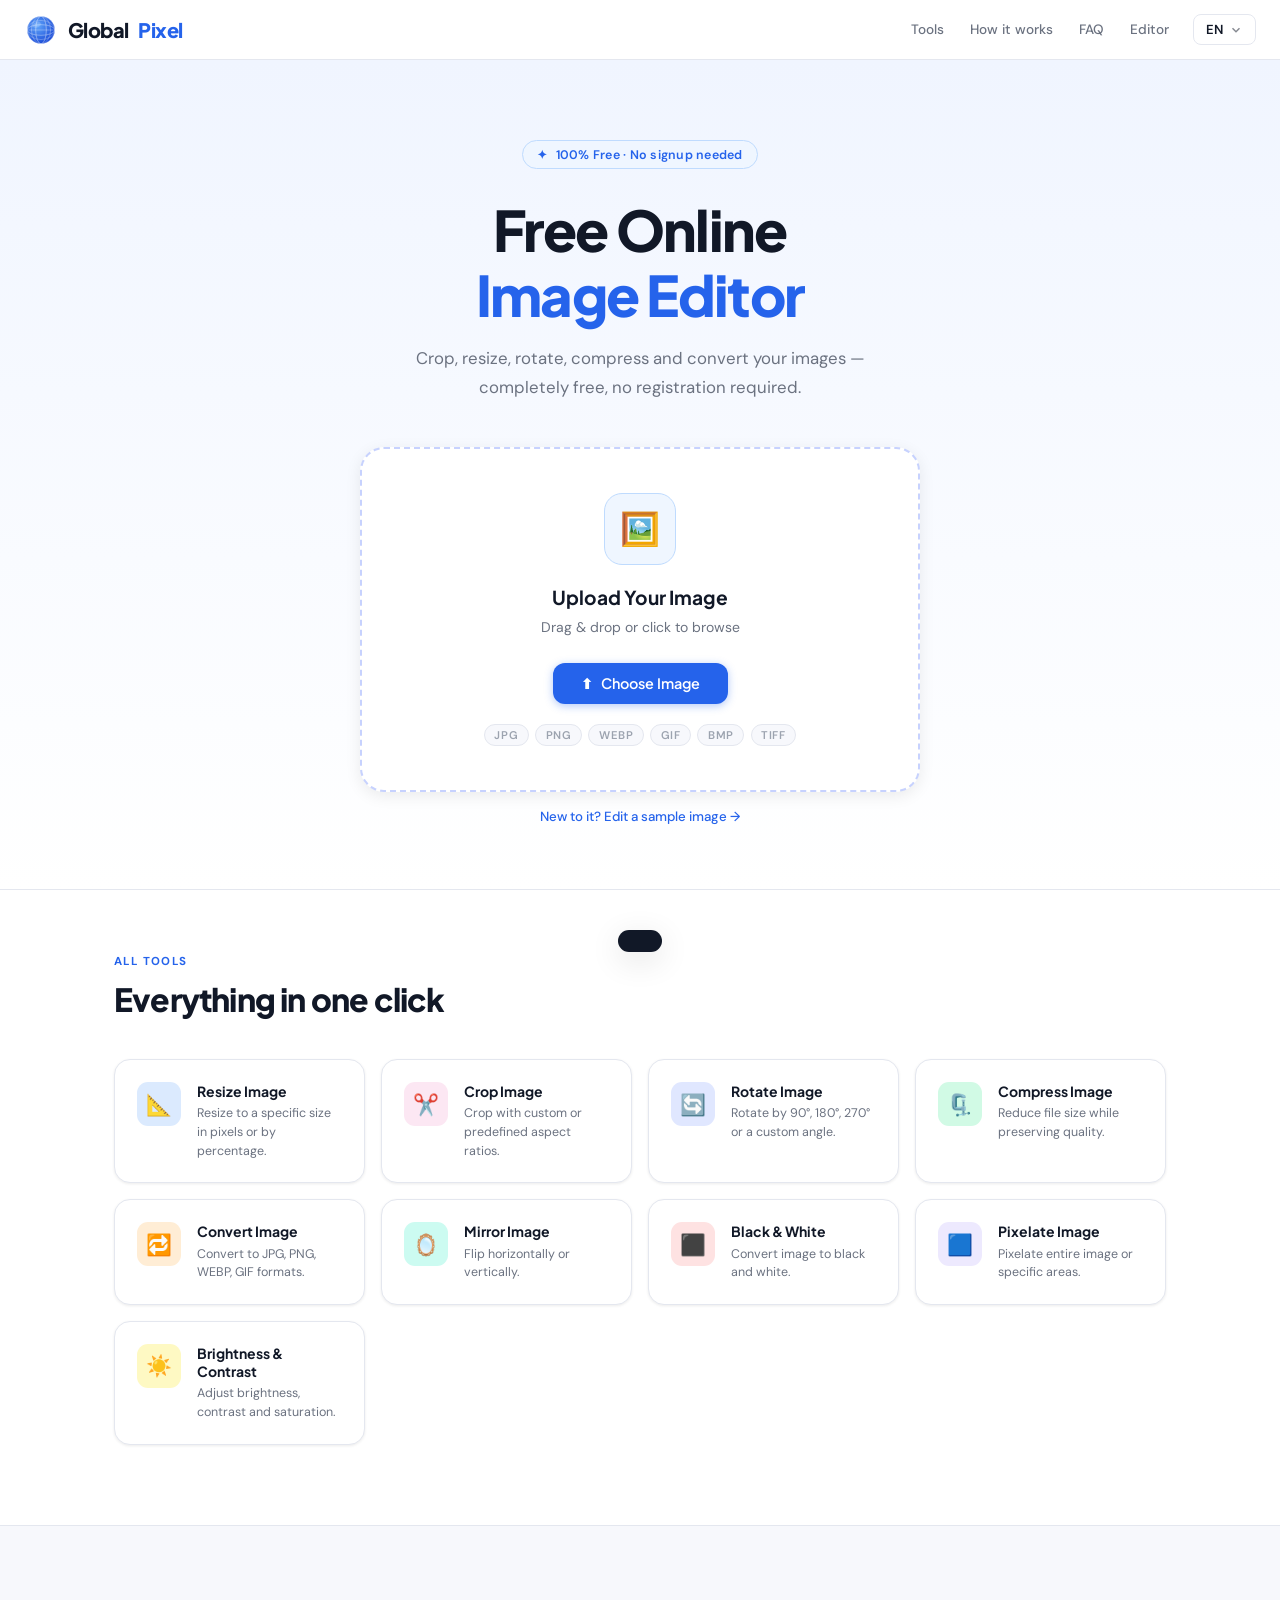
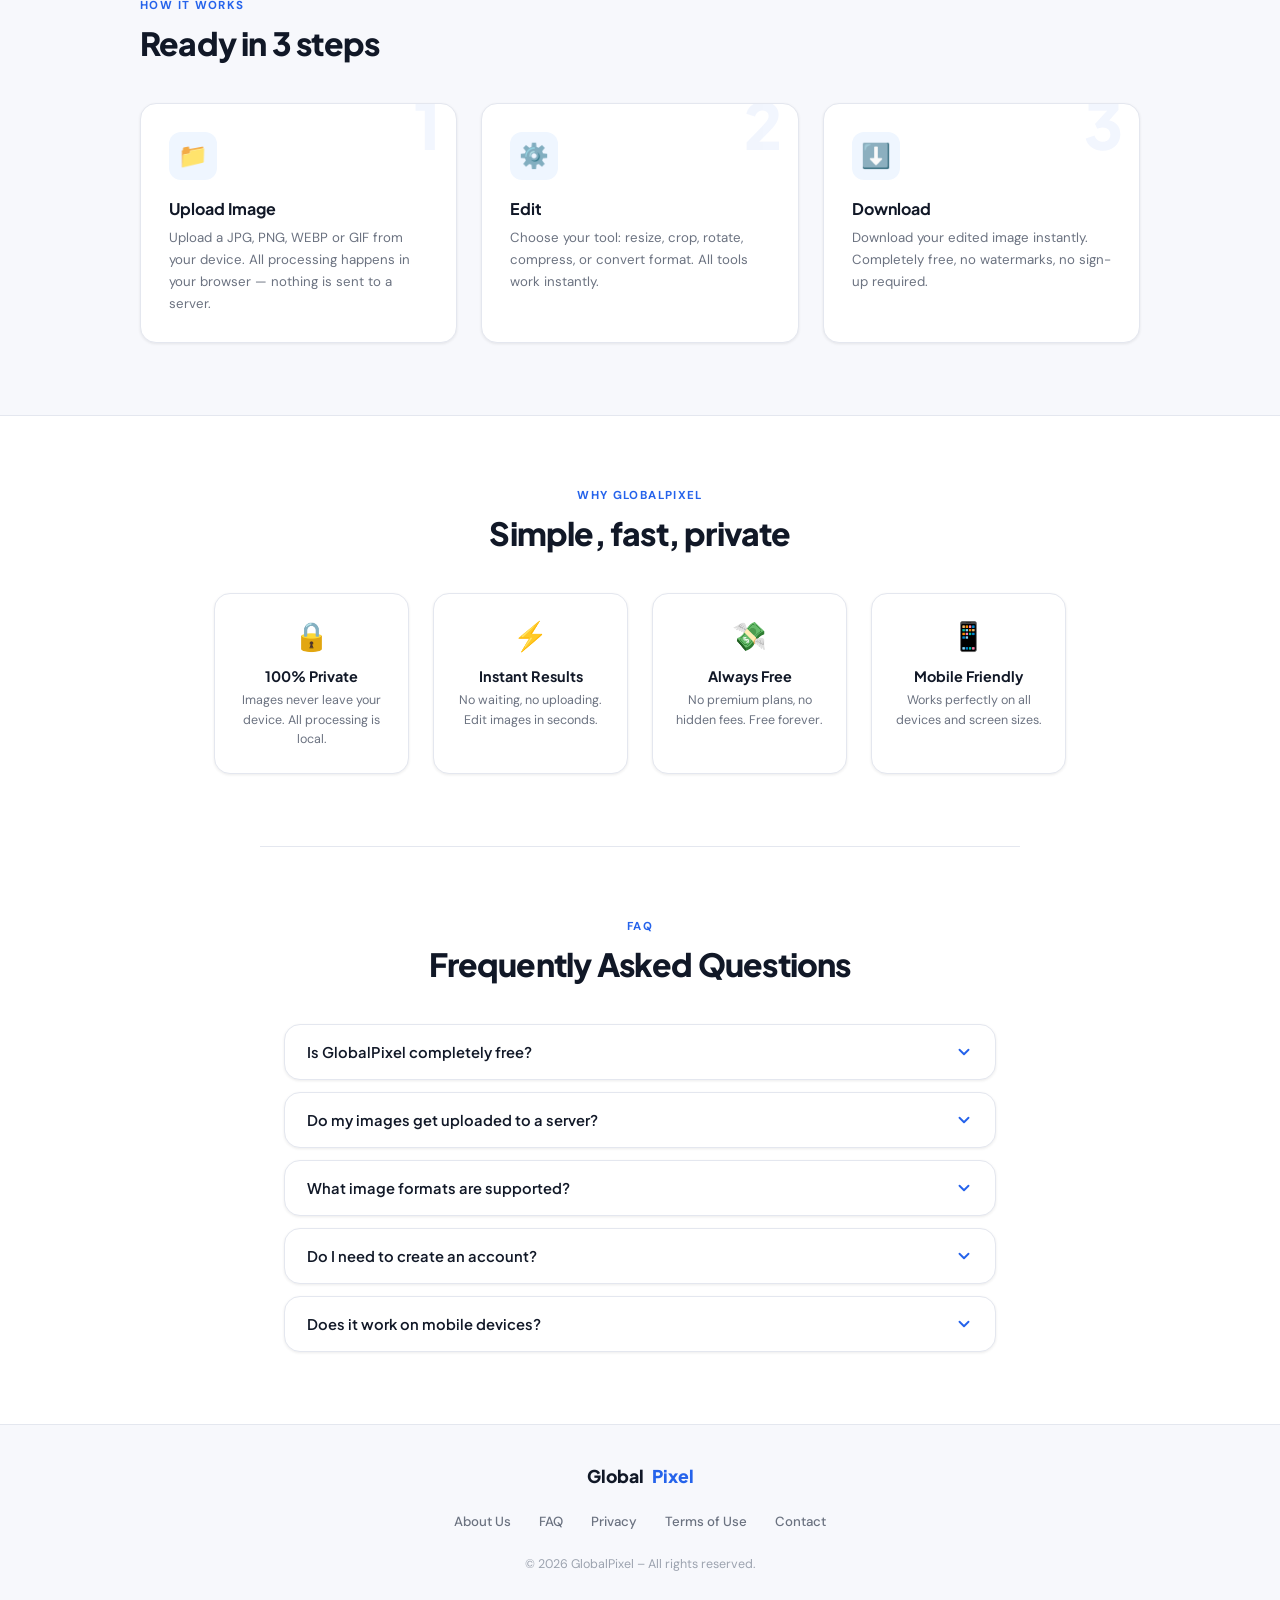
==== commit 46e0565f: "Rename index (9).html to index.html" ====
--- a/index.html
+++ b/index.html
@@ -168,10 +168,21 @@
   }
   .logo-mark {
     width: 34px; height: 34px;
-    background: var(--accent);
-    border-radius: 9px;
     display: flex; align-items: center; justify-content: center;
-    color: white; font-size: 1rem; font-weight: 900;
+    flex-shrink: 0;
+  }
+  .logo-mark svg { width: 34px; height: 34px; display: block; }
+  /* Globe spin animation */
+  @keyframes globe-spin {
+    from { transform: rotate(0deg); }
+    to   { transform: rotate(360deg); }
+  }
+  .globe-lines {
+    animation: globe-spin 6s linear infinite;
+    transform-origin: 16px 16px;
+  }
+  .logo:hover .globe-lines {
+    animation-duration: 2s;
   }
   .logo span { color: var(--accent); }
 
@@ -531,6 +542,15 @@
     align-items: center; justify-content: center;
     padding: 1rem;
   }
+  @media(max-width:768px) {
+    .modal-overlay { padding: 0; align-items: flex-end; }
+    .modal {
+      border-bottom-left-radius: 0;
+      border-bottom-right-radius: 0;
+      max-height: 92vh;
+      width: 100%;
+    }
+  }
   .modal-overlay.open { display: flex; }
 
   .modal {
@@ -785,12 +805,36 @@
     header { padding: 0 1rem; }
     nav { display: none; }
     .hamburger { display: flex; }
-    .modal { padding: 1.25rem; }
+    .modal { padding: 1rem; border-radius: var(--radius-lg); }
     .tools-grid { grid-template-columns: repeat(2, 1fr); }
     .hero { padding: 3.5rem 1rem 3rem; }
+    .modal-header { margin-bottom: 1rem; }
+    .modal-title { font-size: 1.1rem; }
+    .modal-close { top: 0.875rem; right: 0.875rem; }
+    .modal-tabs {
+      gap: 0.25rem;
+      padding-bottom: 0.875rem;
+      margin-bottom: 1rem;
+    }
+    .tab-btn {
+      font-size: 0.72rem;
+      padding: 0.4rem 0.6rem;
+    }
+    .editor-body { grid-template-columns: 1fr; gap: 1rem; }
+    #editorCanvas { max-height: 260px; }
+    .canvas-wrap { min-height: 200px; }
+    .ctrl-group { padding: 0.875rem; }
+    .ctrl-row label { min-width: 50px; font-size: 0.75rem; }
+    .btn { font-size: 0.75rem; padding: 0.45rem 0.6rem; }
+    .img-info { font-size: 0.72rem; gap: 0.5rem; padding: 0.5rem 0.75rem; }
+    .img-info b { font-size: 0.72rem; }
   }
   @media(max-width:440px) {
     .tools-grid { grid-template-columns: 1fr; }
+    .modal-tabs { display: grid; grid-template-columns: repeat(3, 1fr); }
+    .tab-btn { text-align: center; justify-content: center; }
+    .hero h1 { font-size: 1.75rem; }
+    .upload-zone { padding: 2rem 1.25rem; }
   }
 
   /* Modal upload prompt */
@@ -811,7 +855,37 @@
 <!-- HEADER -->
 <header>
   <a href="#" class="logo" onclick="return false;">
-    <div class="logo-mark">G</div>
+    <div class="logo-mark">
+      <svg viewBox="0 0 32 32" xmlns="http://www.w3.org/2000/svg">
+        <defs>
+          <clipPath id="globe-clip">
+            <circle cx="16" cy="16" r="13"/>
+          </clipPath>
+          <radialGradient id="globe-grad" cx="38%" cy="35%" r="65%">
+            <stop offset="0%" stop-color="#60a5fa"/>
+            <stop offset="100%" stop-color="#1d4ed8"/>
+          </radialGradient>
+        </defs>
+        <!-- Outer ring & base sphere -->
+        <circle cx="16" cy="16" r="13" fill="url(#globe-grad)"/>
+        <!-- Spinning longitude/latitude lines -->
+        <g class="globe-lines" clip-path="url(#globe-clip)">
+          <!-- Latitude lines -->
+          <ellipse cx="16" cy="16" rx="13" ry="5"  fill="none" stroke="rgba(255,255,255,0.35)" stroke-width="0.9"/>
+          <ellipse cx="16" cy="16" rx="13" ry="9"  fill="none" stroke="rgba(255,255,255,0.25)" stroke-width="0.9"/>
+          <!-- Longitude lines (vertical ellipses) -->
+          <ellipse cx="16" cy="16" rx="5"  ry="13" fill="none" stroke="rgba(255,255,255,0.4)"  stroke-width="0.9"/>
+          <ellipse cx="16" cy="16" rx="9"  ry="13" fill="none" stroke="rgba(255,255,255,0.28)" stroke-width="0.9"/>
+          <ellipse cx="16" cy="16" rx="13" ry="13" fill="none" stroke="rgba(255,255,255,0.22)" stroke-width="0.9"/>
+        </g>
+        <!-- Equator line (static, always horizontal) -->
+        <line x1="3" y1="16" x2="29" y2="16" stroke="rgba(255,255,255,0.3)" stroke-width="0.9" clip-path="url(#globe-clip)"/>
+        <!-- Outer border -->
+        <circle cx="16" cy="16" r="13" fill="none" stroke="rgba(255,255,255,0.2)" stroke-width="1"/>
+        <!-- Highlight gloss -->
+        <ellipse cx="12" cy="11" rx="4" ry="2.5" fill="rgba(255,255,255,0.18)" transform="rotate(-20,12,11)"/>
+      </svg>
+    </div>
     Global<span>Pixel</span>
   </a>
 
@@ -1760,13 +1834,13 @@
 rW.addEventListener('input', () => { if(keepRatio.checked && originalImg) rH.value = Math.round(rW.value * originalImg.height / originalImg.width); });
 rH.addEventListener('input', () => { if(keepRatio.checked && originalImg) rW.value = Math.round(rH.value * originalImg.width / originalImg.height); });
 
-function applyResize() {
+async function applyResize() {
   if(!originalImg) return;
   const w = parseInt(rW.value), h = parseInt(rH.value);
   if(!w || !h || w<1 || h<1) { showToast(t('toast_resize_err'), 'error'); return; }
   canvas.width = w; canvas.height = h;
   ctx.drawImage(originalImg, 0, 0, w, h);
-  updateOriginalFromCanvas();
+  await updateOriginalFromCanvas();
   document.getElementById('infoDim').textContent = w + '×' + h;
   showToast(t('toast_resize_ok'), 'success');
 }
@@ -1786,7 +1860,7 @@
   document.getElementById('cropY').value = Math.round((imgH - ch) / 2);
 }
 
-function applyCrop() {
+async function applyCrop() {
   if(!originalImg) return;
   const x = parseInt(document.getElementById('cropX').value)||0;
   const y = parseInt(document.getElementById('cropY').value)||0;
@@ -1797,13 +1871,13 @@
   tmp.getContext('2d').drawImage(originalImg, x, y, w, h, 0, 0, w, h);
   canvas.width = w; canvas.height = h;
   ctx.drawImage(tmp, 0, 0);
-  updateOriginalFromCanvas();
+  await updateOriginalFromCanvas();
   document.getElementById('infoDim').textContent = w + '×' + h;
   showToast(t('toast_crop_ok'), 'success');
 }
 
 // Rotate
-function rotateImage(deg) {
+async function rotateImage(deg) {
   if(!originalImg) return;
   const rad = (deg * Math.PI) / 180;
   const { width: w, height: h } = originalImg;
@@ -1813,19 +1887,19 @@
   ctx.translate(nw/2, nh/2); ctx.rotate(rad);
   ctx.drawImage(originalImg, -w/2, -h/2);
   ctx.setTransform(1,0,0,1,0,0);
-  updateOriginalFromCanvas();
+  await updateOriginalFromCanvas();
   document.getElementById('infoDim').textContent = nw + '×' + nh;
   showToast(t('toast_rotate_ok'), 'success');
 }
 
-function flipImage(dir) {
+async function flipImage(dir) {
   if(!originalImg) return;
   canvas.width = originalImg.width; canvas.height = originalImg.height;
   if(dir==='h') { ctx.translate(canvas.width,0); ctx.scale(-1,1); }
   else          { ctx.translate(0,canvas.height); ctx.scale(1,-1); }
   ctx.drawImage(originalImg, 0, 0);
   ctx.setTransform(1,0,0,1,0,0);
-  updateOriginalFromCanvas();
+  await updateOriginalFromCanvas();
   showToast(t('toast_flip_ok'), 'success');
 }
 
@@ -1852,7 +1926,7 @@
   ctx.putImageData(imageData, 0, 0);
 }
 
-function applyPreset(preset) {
+async function applyPreset(preset) {
   if(!originalImg) return;
   canvas.width = originalImg.width; canvas.height = originalImg.height;
   ctx.drawImage(originalImg, 0, 0);
@@ -1871,11 +1945,11 @@
     } else if(preset==='invert') { d[i]=255-r; d[i+1]=255-g; d[i+2]=255-b; }
   }
   ctx.putImageData(imageData, 0, 0);
-  updateOriginalFromCanvas();
+  await updateOriginalFromCanvas();
   showToast(t('toast_filter_ok'), 'success');
 }
 
-function applyPixelate() {
+async function applyPixelate() {
   if(!originalImg) return;
   const pxSize = parseInt(document.getElementById('pixelSize').value)||8;
   canvas.width = originalImg.width; canvas.height = originalImg.height;
@@ -1888,7 +1962,7 @@
       ctx.fillStyle = `rgb(${rv},${gv},${bv})`; ctx.fillRect(x,y,bw,bh);
     }
   }
-  updateOriginalFromCanvas();
+  await updateOriginalFromCanvas();
   showToast(t('toast_pixel_ok'), 'success');
 }
 
@@ -1952,9 +2026,11 @@
 }
 
 function updateOriginalFromCanvas() {
-  const img = new Image();
-  img.src = canvas.toDataURL();
-  img.onload = () => { originalImg = img; };
+  return new Promise(resolve => {
+    const img = new Image();
+    img.onload = () => { originalImg = img; resolve(img); };
+    img.src = canvas.toDataURL();
+  });
 }
 
 // Utils
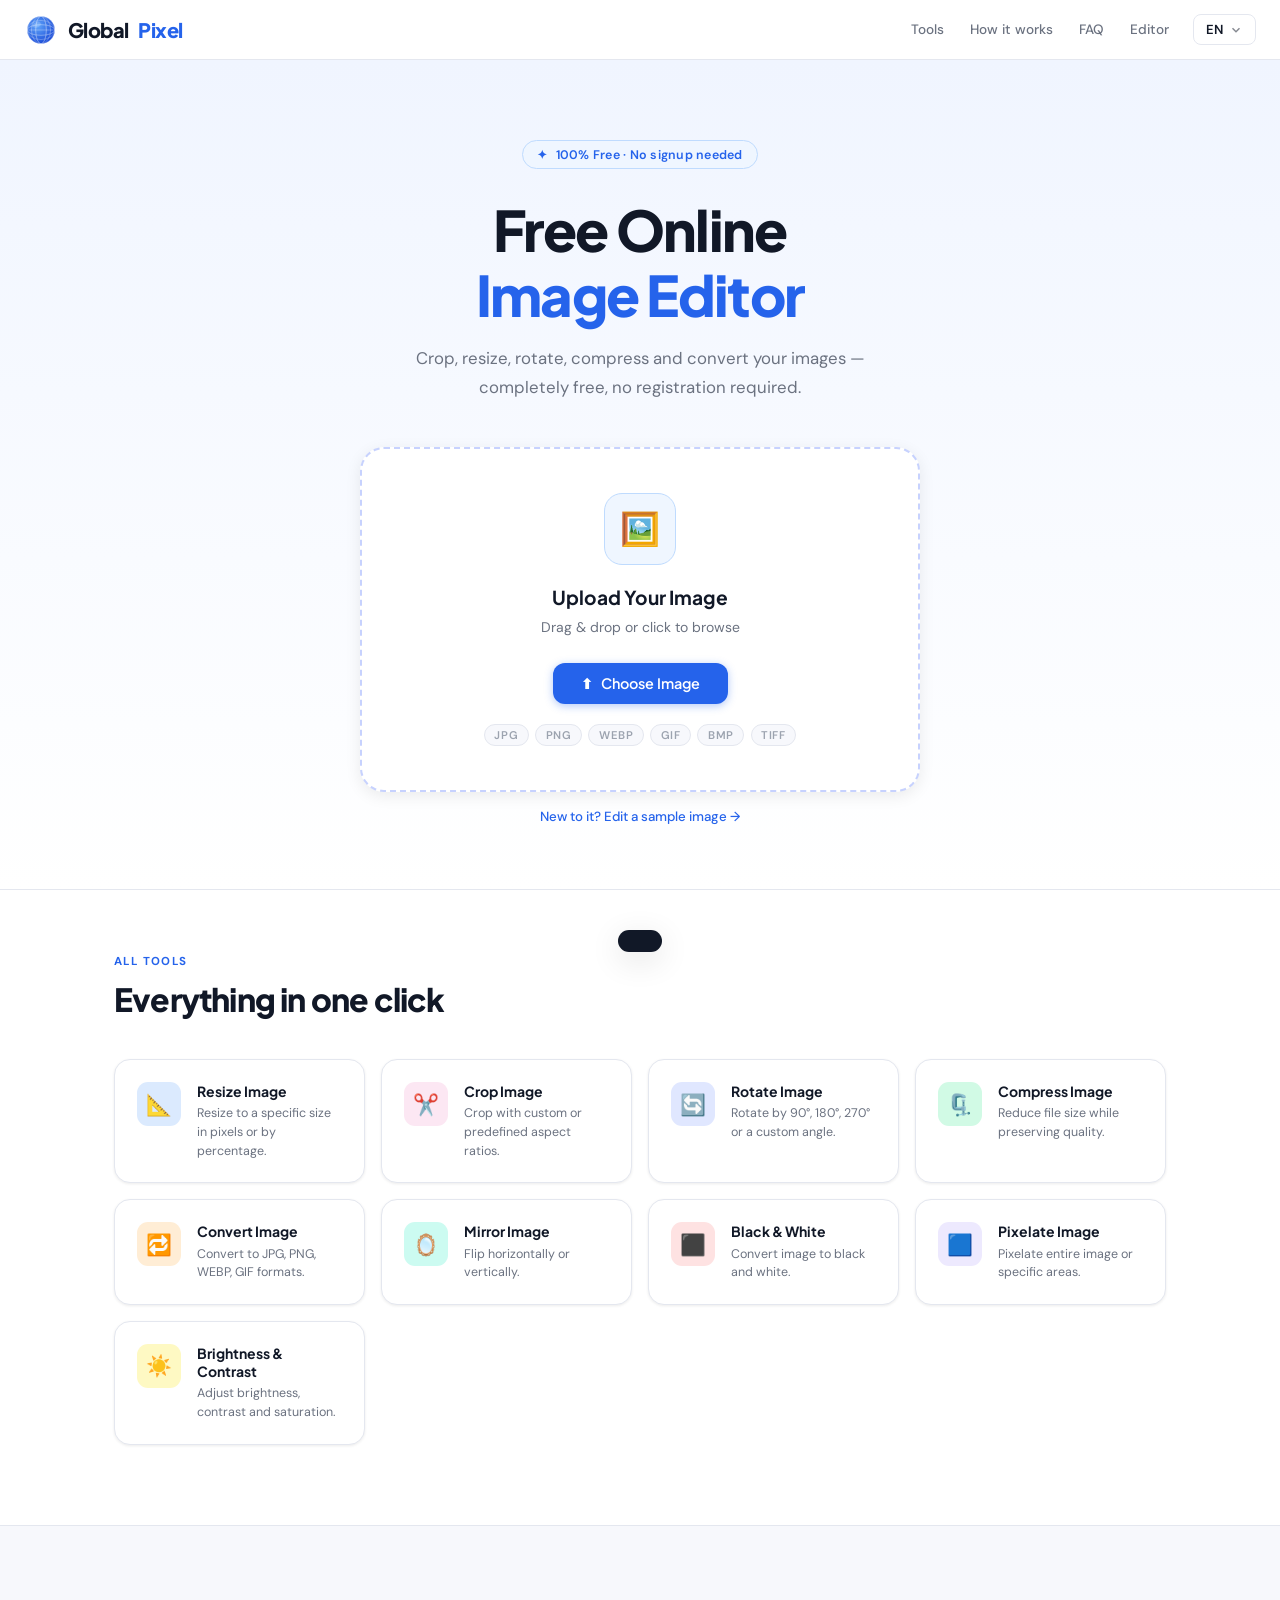
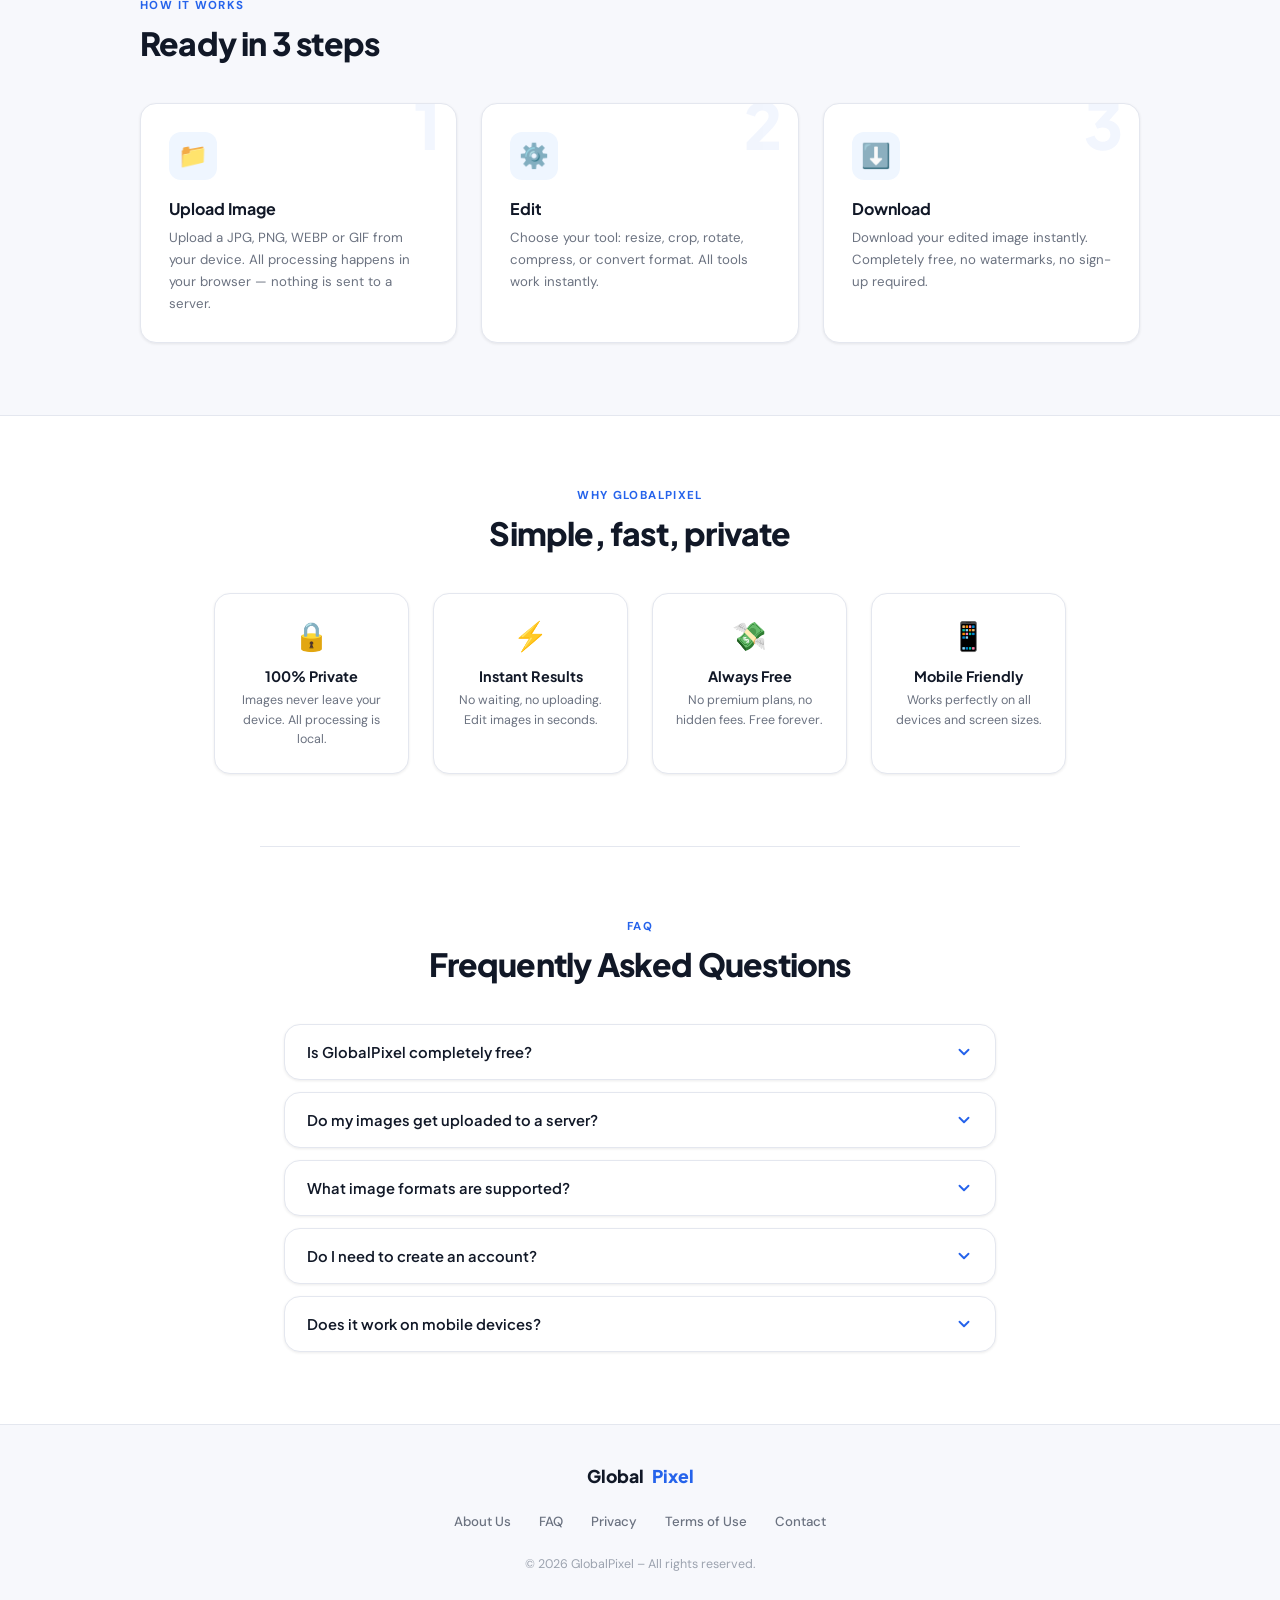
==== commit 659b058a: "Rename index__29_.html to index.html" ====
--- a/index.html
+++ b/index.html
@@ -849,6 +849,8 @@
     justify-content: flex-end; flex-wrap: wrap;
   }
 </style>
+<script async src="https://pagead2.googlesyndication.com/pagead/js/adsbygoogle.js?client=ca-pub-1692524471491556"
+crossorigin="anonymous"></script>
 </head>
 <body>
 
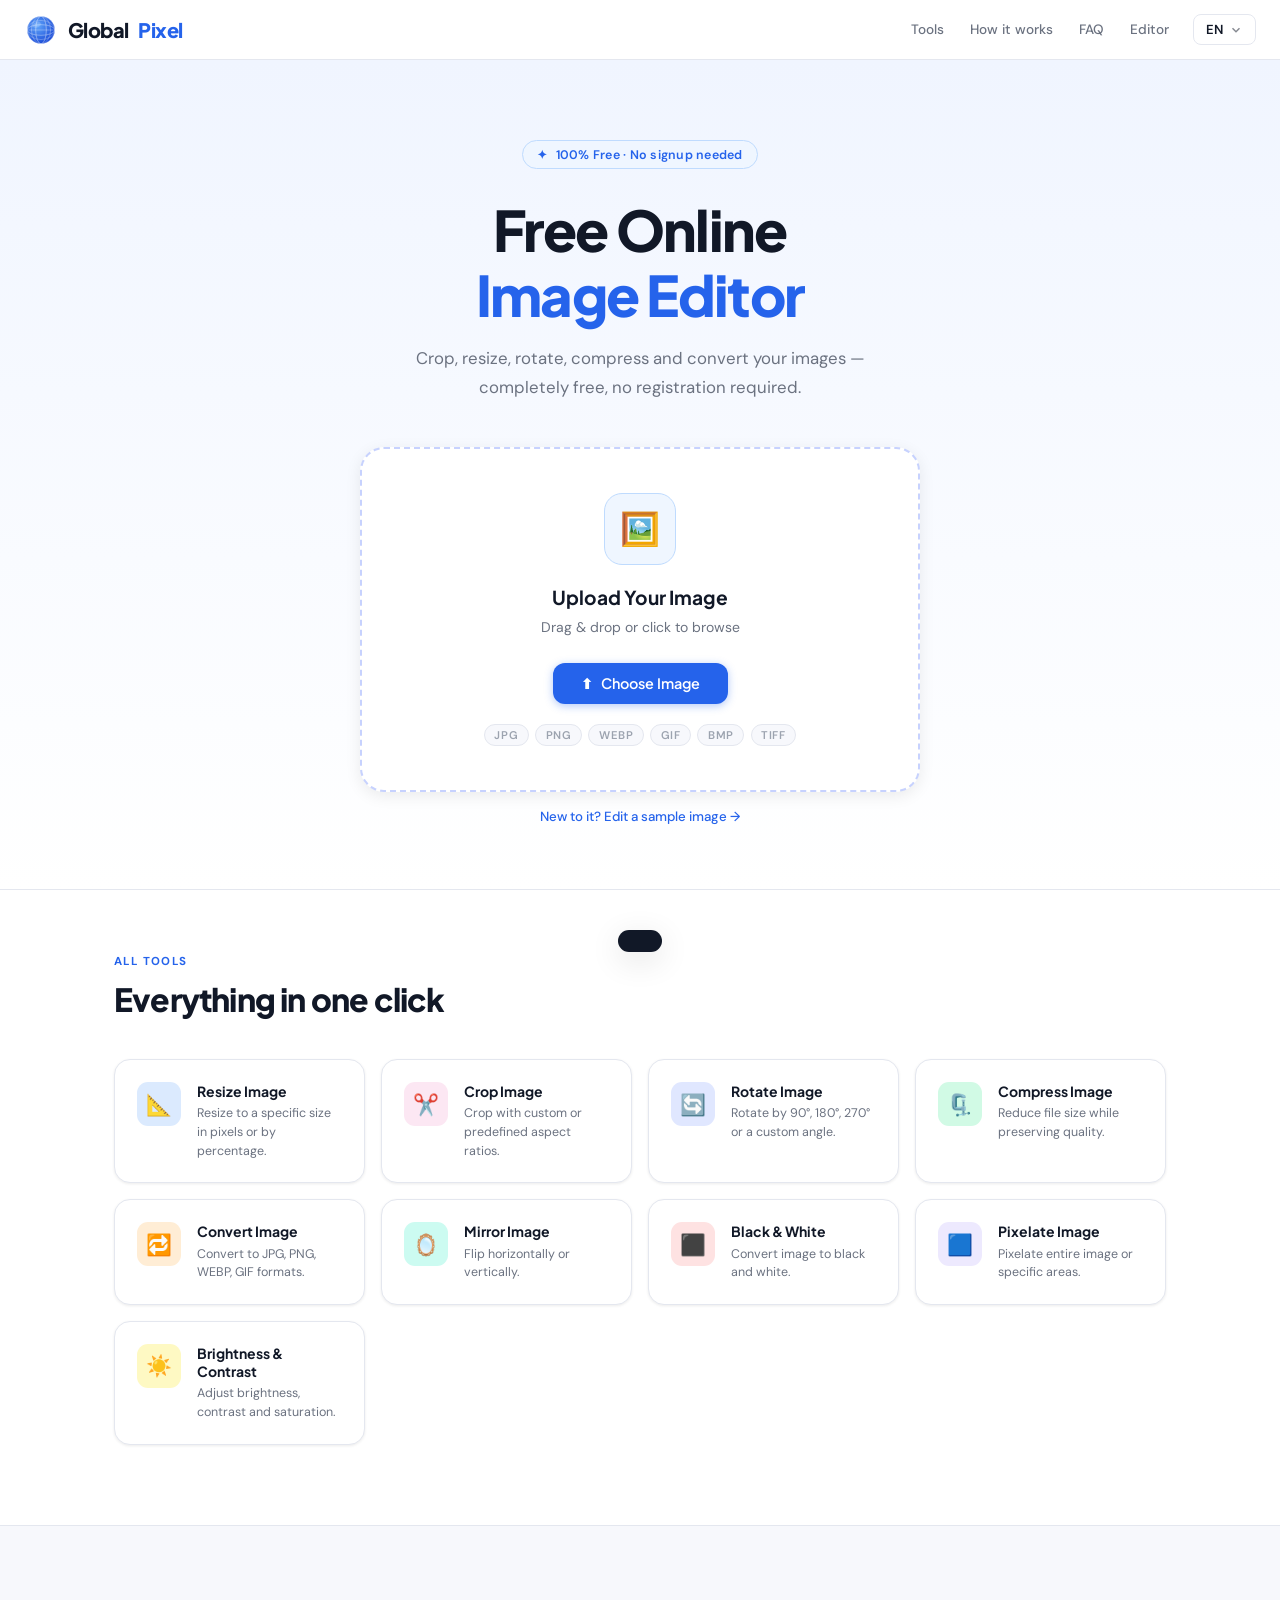
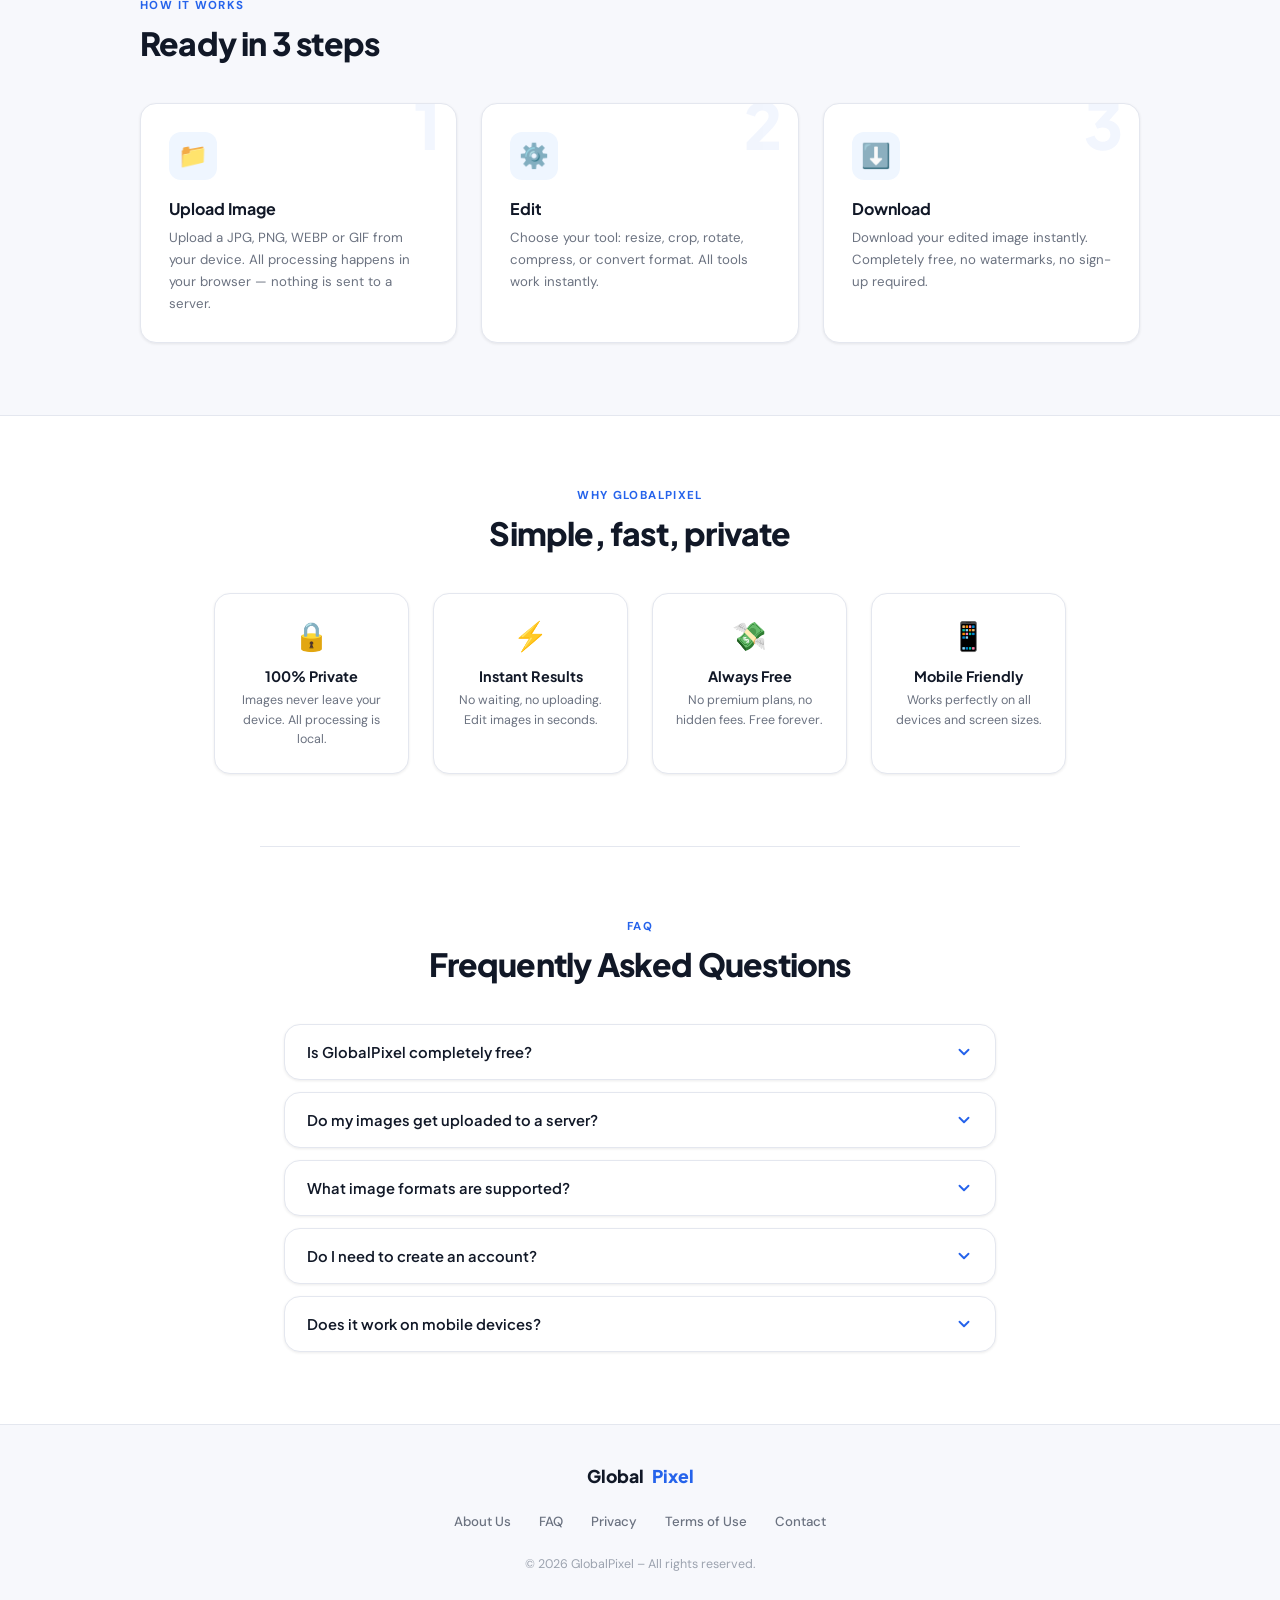
==== commit 0ff5e468: "Add files via upload" ====
--- a/index.html
+++ b/index.html
@@ -856,7 +856,7 @@
 
 <!-- HEADER -->
 <header>
-  <a href="#" class="logo" onclick="return false;">
+  <a href="/" class="logo">
     <div class="logo-mark">
       <svg viewBox="0 0 32 32" xmlns="http://www.w3.org/2000/svg">
         <defs>
@@ -1139,15 +1139,15 @@
 <!-- FOOTER -->
 <footer>
   <div class="footer-inner">
-    <a href="#" class="footer-logo" onclick="return false;">
+    <a href="/" class="footer-logo">
       Global<span>Pixel</span>
     </a>
     <div class="footer-links">
-      <a href="#" onclick="return false;" data-i18n="foot_about">About Us</a>
+      <a href="/about.html" data-i18n="foot_about">About Us</a>
       <a href="#faq">FAQ</a>
-      <a href="#" onclick="return false;" data-i18n="foot_privacy">Privacy</a>
-      <a href="#" onclick="return false;" data-i18n="foot_terms">Terms of Use</a>
-      <a href="#" onclick="return false;" data-i18n="foot_contact">Contact</a>
+      <a href="/privacy.html" data-i18n="foot_privacy">Privacy</a>
+      <a href="/terms.html" data-i18n="foot_terms">Terms of Use</a>
+      <a href="/contact.html" data-i18n="foot_contact">Contact</a>
     </div>
     <p class="footer-copy" data-i18n="foot_copy">© 2026 GlobalPixel – All rights reserved.</p>
   </div>
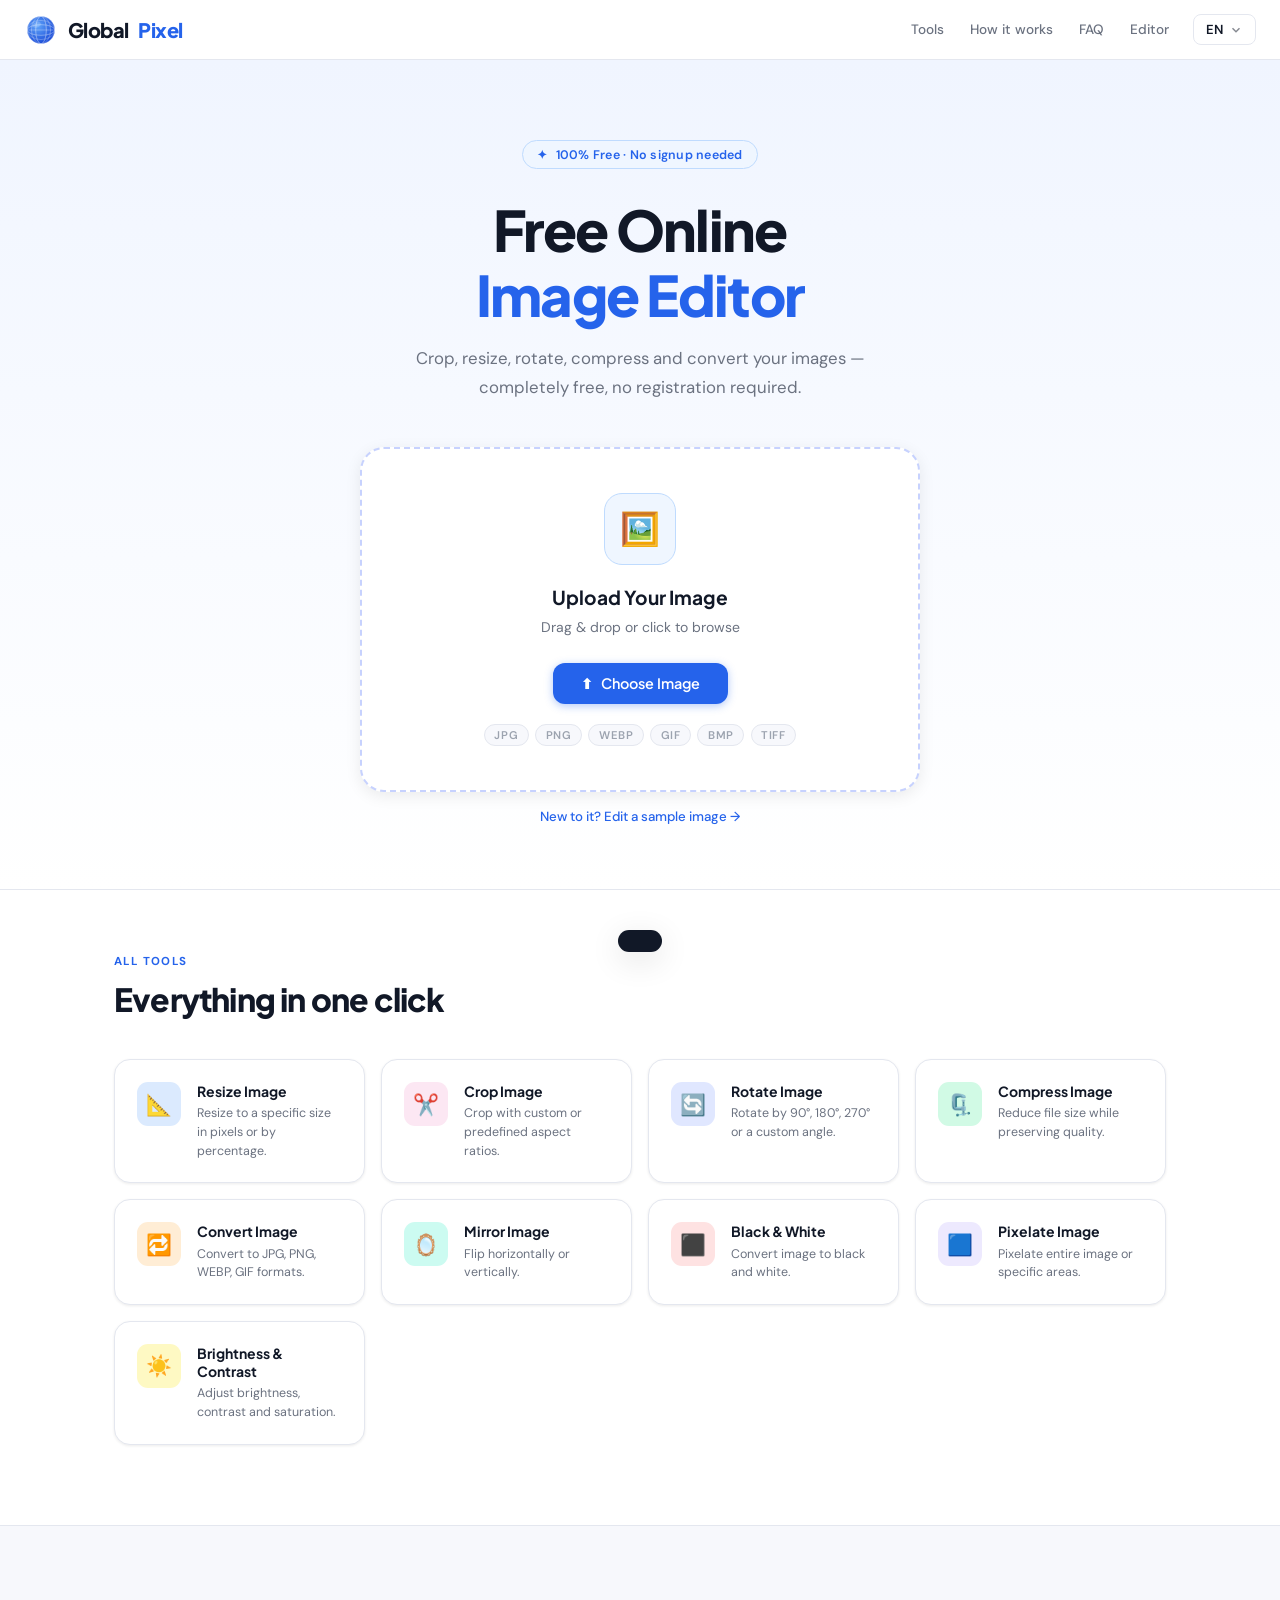
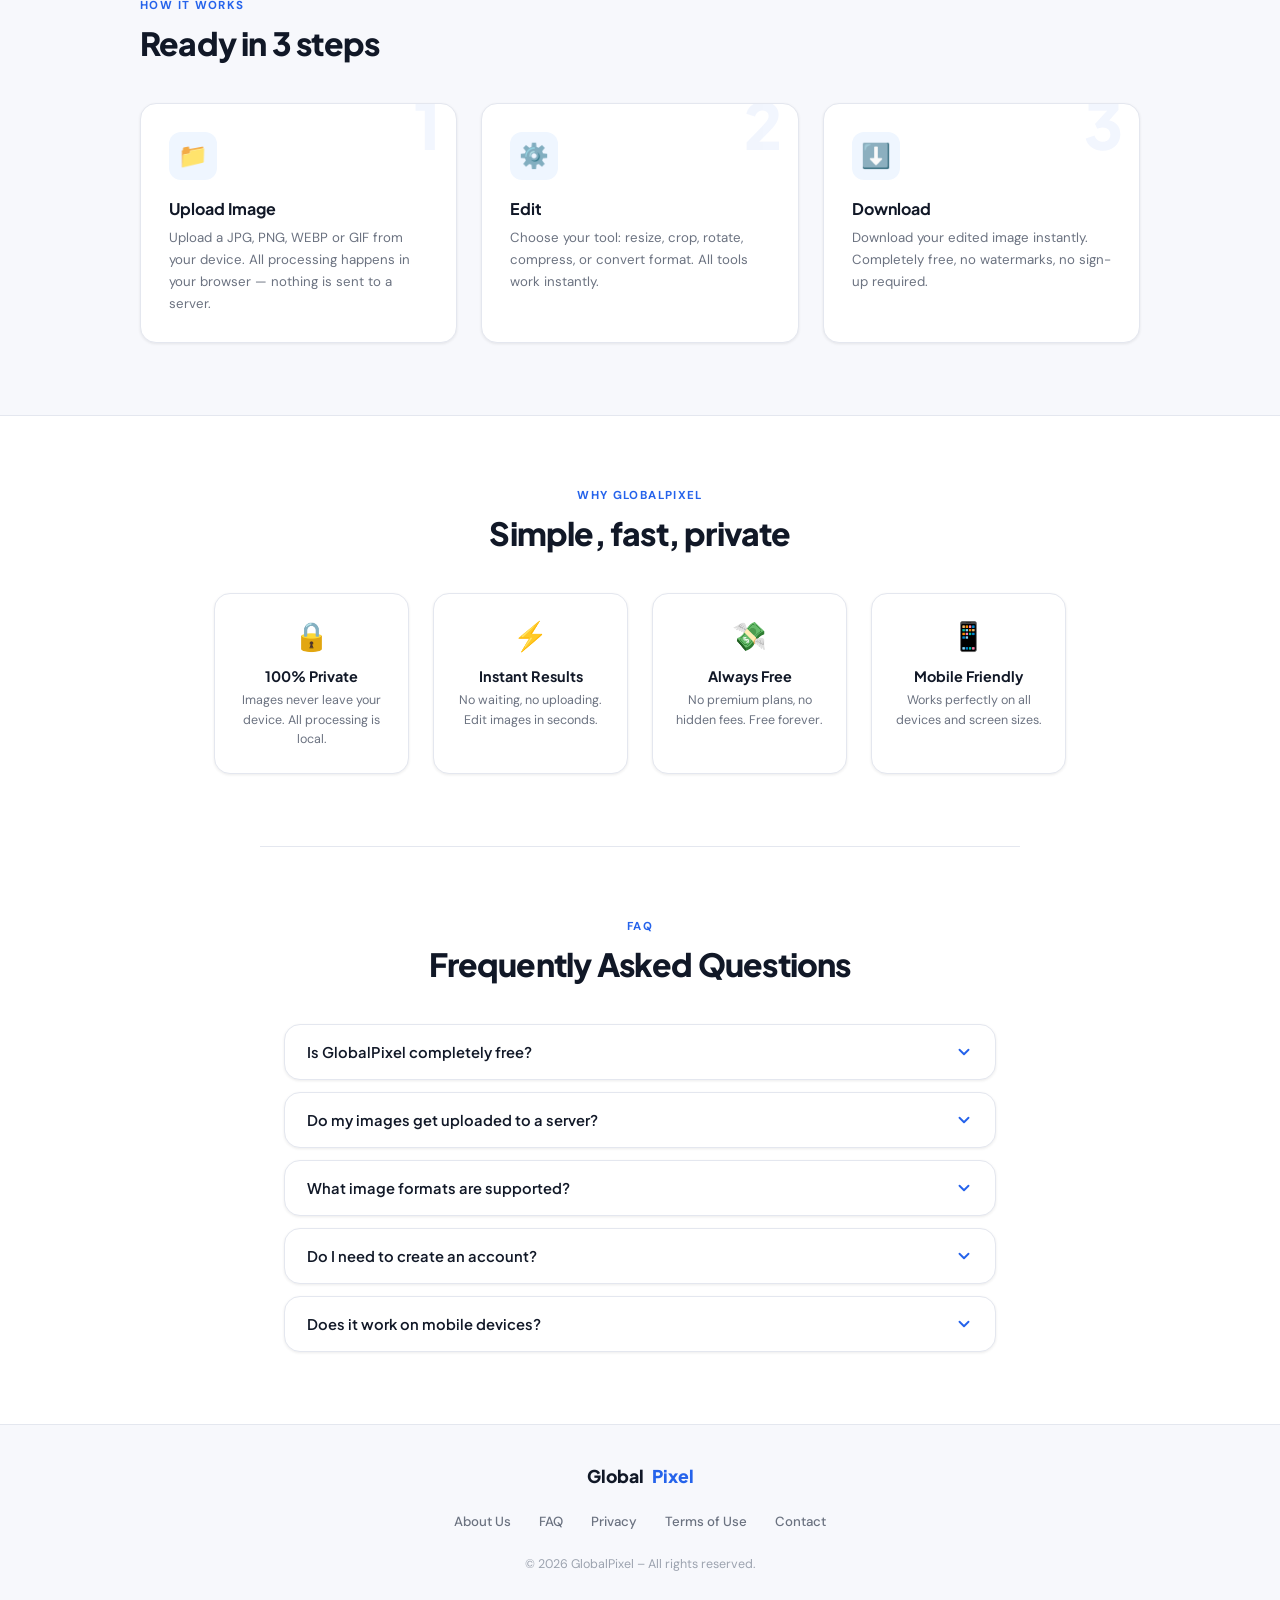
==== commit 0ad19590: "Rename index (99).html to index.html" ====
--- a/index.html
+++ b/index.html
@@ -5,30 +5,70 @@
 <meta name="viewport" content="width=device-width, initial-scale=1.0">
 
 <!-- ═══ PRIMARY SEO ═══ -->
-<title>GlobalPixel – Free Online Image Editor | Crop, Resize, Compress</title>
-<meta name="description" content="Edit images online for free with GlobalPixel. Crop, resize, rotate, compress, convert JPG/PNG/WEBP and apply filters — all in your browser. No signup, no uploads.">
-<meta name="keywords" content="free online image editor, crop image online, resize image online, compress image, convert image to jpg png webp, rotate image, image filter, photo editor free, no signup image editor">
-<meta name="robots" content="index, follow">
+<title>GlobalPixel – Free Online Image Editor | Crop, Resize & Compress Photos</title>
+<meta name="description" content="Resize, crop, compress and convert images online for free — no signup, no uploads. Fast browser-based photo editor supporting JPG, PNG, WEBP and more.">
+<meta name="keywords" content="image resizer online, resize image free, crop photo online, photo crop tool, online image editor, compress image, convert image to jpg png webp, rotate image, free photo editor, no signup image editor, image resizer tool">
+<meta name="robots" content="index, follow, max-snippet:-1, max-image-preview:large, max-video-preview:-1">
 <meta name="author" content="GlobalPixel">
-<link rel="canonical" href="https://globalpixel.app/">
+<meta name="theme-color" content="#2563eb">
+<meta name="mobile-web-app-capable" content="yes">
+<meta name="apple-mobile-web-app-capable" content="yes">
+<meta name="apple-mobile-web-app-title" content="GlobalPixel">
+
+<!-- ═══ CANONICAL ═══ -->
+<link rel="canonical" href="https://www.globalpixel.online/">
+
+<!-- ═══ HREFLANG — Multilingual SEO ═══ -->
+<link rel="alternate" hreflang="en"    href="https://www.globalpixel.online/?lang=en">
+<link rel="alternate" hreflang="tr"    href="https://www.globalpixel.online/?lang=tr">
+<link rel="alternate" hreflang="de"    href="https://www.globalpixel.online/?lang=de">
+<link rel="alternate" hreflang="fr"    href="https://www.globalpixel.online/?lang=fr">
+<link rel="alternate" hreflang="es"    href="https://www.globalpixel.online/?lang=es">
+<link rel="alternate" hreflang="it"    href="https://www.globalpixel.online/?lang=it">
+<link rel="alternate" hreflang="pt"    href="https://www.globalpixel.online/?lang=pt">
+<link rel="alternate" hreflang="pt-BR" href="https://www.globalpixel.online/?lang=pt">
+<link rel="alternate" hreflang="nl"    href="https://www.globalpixel.online/?lang=nl">
+<link rel="alternate" hreflang="ar"    href="https://www.globalpixel.online/?lang=ar">
+<link rel="alternate" hreflang="ru"    href="https://www.globalpixel.online/?lang=ru">
+<link rel="alternate" hreflang="ja"    href="https://www.globalpixel.online/?lang=ja">
+<link rel="alternate" hreflang="ko"    href="https://www.globalpixel.online/?lang=ko">
+<link rel="alternate" hreflang="zh"    href="https://www.globalpixel.online/?lang=zh">
+<link rel="alternate" hreflang="zh-CN" href="https://www.globalpixel.online/?lang=zh">
+<link rel="alternate" hreflang="pl"    href="https://www.globalpixel.online/?lang=pl">
+<link rel="alternate" hreflang="x-default" href="https://www.globalpixel.online/">
 
 <!-- ═══ OPEN GRAPH (Facebook, LinkedIn, WhatsApp) ═══ -->
 <meta property="og:type" content="website">
-<meta property="og:url" content="https://globalpixel.app/">
-<meta property="og:title" content="GlobalPixel – Free Online Image Editor">
-<meta property="og:description" content="Crop, resize, rotate, compress and convert images — completely free, no registration required. All processing happens in your browser.">
-<meta property="og:image" content="https://globalpixel.app/og-image.png">
+<meta property="og:url" content="https://www.globalpixel.online/">
+<meta property="og:title" content="GlobalPixel – Free Online Image Editor | Resize, Crop & Compress">
+<meta property="og:description" content="Resize, crop, rotate, compress and convert images for free — no signup needed. Your photos never leave your device.">
+<meta property="og:image" content="https://www.globalpixel.online/og-image.png">
 <meta property="og:image:width" content="1200">
 <meta property="og:image:height" content="630">
+<meta property="og:image:alt" content="GlobalPixel – Free Online Image Editor">
 <meta property="og:site_name" content="GlobalPixel">
 <meta property="og:locale" content="en_US">
+<meta property="og:locale:alternate" content="tr_TR">
+<meta property="og:locale:alternate" content="de_DE">
+<meta property="og:locale:alternate" content="fr_FR">
+<meta property="og:locale:alternate" content="es_ES">
+<meta property="og:locale:alternate" content="it_IT">
+<meta property="og:locale:alternate" content="pt_BR">
+<meta property="og:locale:alternate" content="nl_NL">
+<meta property="og:locale:alternate" content="ar_SA">
+<meta property="og:locale:alternate" content="ru_RU">
+<meta property="og:locale:alternate" content="ja_JP">
+<meta property="og:locale:alternate" content="ko_KR">
+<meta property="og:locale:alternate" content="zh_CN">
 
 <!-- ═══ TWITTER CARD ═══ -->
 <meta name="twitter:card" content="summary_large_image">
-<meta name="twitter:url" content="https://globalpixel.app/">
+<meta name="twitter:site" content="@globalpixel">
+<meta name="twitter:url" content="https://www.globalpixel.online/">
 <meta name="twitter:title" content="GlobalPixel – Free Online Image Editor">
-<meta name="twitter:description" content="Crop, resize, rotate, compress and convert images — free, no signup, no uploads to server.">
-<meta name="twitter:image" content="https://globalpixel.app/og-image.png">
+<meta name="twitter:description" content="Resize, crop, rotate, compress and convert images — free, no signup, processing in your browser.">
+<meta name="twitter:image" content="https://www.globalpixel.online/og-image.png">
+<meta name="twitter:image:alt" content="GlobalPixel – Free Online Image Editor">
 
 <!-- ═══ FAVICON (SVG inline data URI) ═══ -->
 <link rel="icon" type="image/svg+xml" href="data:image/svg+xml,%3Csvg xmlns='http://www.w3.org/2000/svg' viewBox='0 0 32 32'%3E%3Crect width='32' height='32' rx='8' fill='%232563eb'/%3E%3Ctext x='16' y='23' text-anchor='middle' font-size='20' font-weight='900' fill='white' font-family='Arial'%3EG%3C/text%3E%3C/svg%3E">
@@ -41,33 +81,59 @@
   "@graph": [
     {
       "@type": "WebApplication",
-      "@id": "https://globalpixel.app/#app",
+      "@id": "https://www.globalpixel.online/#app",
       "name": "GlobalPixel",
-      "url": "https://globalpixel.app/",
-      "description": "Free online image editor. Crop, resize, rotate, compress and convert images in your browser without uploading to any server.",
+      "alternateName": ["GlobalPixel Image Editor", "GlobalPixel Photo Editor"],
+      "url": "https://www.globalpixel.online/",
+      "description": "Free online image editor. Resize, crop, rotate, compress and convert photos directly in your browser — no signup, no server uploads.",
       "applicationCategory": "MultimediaApplication",
+      "applicationSubCategory": "Photo Editor",
       "operatingSystem": "Any",
       "browserRequirements": "Requires JavaScript",
+      "inLanguage": ["en","tr","de","fr","es","it","pt","nl","ar","ru","ja","ko","zh","pl"],
       "offers": {
         "@type": "Offer",
         "price": "0",
         "priceCurrency": "USD"
       },
       "featureList": [
-        "Crop Image",
-        "Resize Image",
+        "Resize Image Online",
+        "Crop Photo Online",
         "Rotate Image",
         "Compress Image",
         "Convert Image Format",
         "Mirror / Flip Image",
         "Black & White Filter",
         "Pixelate Image",
-        "Brightness & Contrast Adjustment"
-      ]
+        "Brightness & Contrast Adjustment",
+        "Photo Resizer Tool",
+        "Image Crop Tool"
+      ],
+      "screenshot": "https://www.globalpixel.online/og-image.png",
+      "creator": {
+        "@type": "Organization",
+        "name": "GlobalPixel",
+        "url": "https://www.globalpixel.online/"
+      }
+    },
+    {
+      "@type": "WebSite",
+      "@id": "https://www.globalpixel.online/#website",
+      "url": "https://www.globalpixel.online/",
+      "name": "GlobalPixel",
+      "description": "Free online image and photo editor — resize, crop, compress, convert.",
+      "potentialAction": {
+        "@type": "SearchAction",
+        "target": {
+          "@type": "EntryPoint",
+          "urlTemplate": "https://www.globalpixel.online/?q={search_term_string}"
+        },
+        "query-input": "required name=search_term_string"
+      }
     },
     {
       "@type": "FAQPage",
-      "@id": "https://globalpixel.app/#faq",
+      "@id": "https://www.globalpixel.online/#faq",
       "mainEntity": [
         {
           "@type": "Question",
@@ -100,12 +166,35 @@
             "@type": "Answer",
             "text": "No account or sign-up is required. Just open the editor, upload your image, and start editing instantly."
           }
+        },
+        {
+          "@type": "Question",
+          "name": "Can I resize photos without losing quality?",
+          "acceptedAnswer": {
+            "@type": "Answer",
+            "text": "Yes. GlobalPixel uses high-quality canvas rendering so you can resize images while preserving as much quality as possible. You can also control JPEG compression level when downloading."
+          }
+        },
+        {
+          "@type": "Question",
+          "name": "Does it work on mobile?",
+          "acceptedAnswer": {
+            "@type": "Answer",
+            "text": "Yes, GlobalPixel is fully responsive and works on smartphones, tablets, and desktops with any modern browser."
+          }
         }
       ]
     }
   ]
 }
 </script>
+
+<!-- ═══ MULTILINGUAL SEO META (dynamic, updated by JS) ═══ -->
+<!-- These are the default English values; JS will update them on language switch -->
+<meta name="dc.language" content="en">
+<meta name="geo.region" content="US">
+<meta name="revisit-after" content="7 days">
+<meta name="rating" content="general">
 
 <link rel="preconnect" href="https://fonts.googleapis.com">
 <link href="https://fonts.googleapis.com/css2?family=DM+Sans:ital,opsz,wght@0,9..40,300;0,9..40,400;0,9..40,500;0,9..40,600;1,9..40,400&family=Plus+Jakarta+Sans:wght@400;500;600;700;800&display=swap" rel="stylesheet">
@@ -1674,6 +1763,185 @@
   return (TRANSLATIONS[currentLang] && TRANSLATIONS[currentLang][key]) || TRANSLATIONS['en'][key] || key;
 }
 
+// ══════════════════════════════════════════════
+// MULTILINGUAL SEO META DATA
+// Per-language: title, description, keywords, og:locale, og:title, og:description
+// ══════════════════════════════════════════════
+const SEO_META = {
+  en: {
+    title: "GlobalPixel – Free Online Image Editor | Resize, Crop & Compress Photos",
+    description: "Resize, crop, compress and convert images online for free — no signup, no uploads to server. Fast browser-based photo editor. Supports JPG, PNG, WEBP, GIF.",
+    keywords: "image resizer online, resize image free, crop photo online, photo crop tool, online image editor, compress image, convert image to jpg png webp, rotate image, free photo editor",
+    ogLocale: "en_US",
+    ogTitle: "GlobalPixel – Free Online Image Editor | Resize, Crop & Compress",
+    ogDesc: "Resize, crop, rotate and compress photos for free — no signup, no server uploads. All editing happens in your browser."
+  },
+  tr: {
+    title: "GlobalPixel – Ücretsiz Online Resim Düzenleyici | Fotoğraf Boyutlandır, Kırp",
+    description: "Resimlerinizi online olarak ücretsiz boyutlandırın, kırpın, döndürün ve sıkıştırın. Kayıt gerekmez, fotoğraflarınız cihazınızı terk etmez. JPG, PNG, WEBP destekler.",
+    keywords: "resim boyutlandır, fotoğraf boyutlandır, resim kırp, fotoğraf kırp, online fotoğraf düzenleme, resim sıkıştır, ücretsiz resim editörü, foto küçült, foto kırpma aracı",
+    ogLocale: "tr_TR",
+    ogTitle: "GlobalPixel – Ücretsiz Online Fotoğraf Düzenleyici | Resim Boyutlandır ve Kırp",
+    ogDesc: "Fotoğraflarınızı ücretsiz olarak boyutlandırın, kırpın ve sıkıştırın — kayıt gerekmez, tüm işlemler tarayıcınızda yapılır."
+  },
+  de: {
+    title: "GlobalPixel – Kostenloser Online-Bildeditor | Bild verkleinern, zuschneiden",
+    description: "Bilder online kostenlos skalieren, zuschneiden, drehen und komprimieren. Kein Konto erforderlich, keine Server-Uploads. Unterstützt JPG, PNG, WEBP.",
+    keywords: "Bild verkleinern online, Foto zuschneiden, Bildgröße ändern, Online Bildeditor kostenlos, Bild komprimieren, Foto bearbeiten online, Bild drehen, Bildformat konvertieren",
+    ogLocale: "de_DE",
+    ogTitle: "GlobalPixel – Kostenloser Online-Bildeditor | Bild verkleinern & zuschneiden",
+    ogDesc: "Bilder kostenlos skalieren, zuschneiden, drehen und komprimieren — ohne Anmeldung, alles im Browser."
+  },
+  fr: {
+    title: "GlobalPixel – Éditeur d'images en ligne gratuit | Redimensionner, Recadrer",
+    description: "Redimensionnez, recadrez, compressez et convertissez vos photos gratuitement en ligne. Sans inscription, sans envoi sur un serveur. Supporte JPG, PNG, WEBP.",
+    keywords: "redimensionner image en ligne, recadrer photo, éditeur photo gratuit, compresser image, convertir image, rogner photo en ligne, réduire taille image, retouche photo gratuite",
+    ogLocale: "fr_FR",
+    ogTitle: "GlobalPixel – Éditeur d'images gratuit | Redimensionner, Recadrer et Compresser",
+    ogDesc: "Redimensionnez, recadrez et compressez vos photos gratuitement — sans inscription, traitement dans votre navigateur."
+  },
+  es: {
+    title: "GlobalPixel – Editor de Imágenes Online Gratis | Redimensionar y Recortar Fotos",
+    description: "Redimensiona, recorta, comprime y convierte imágenes online gratis. Sin registro, sin subida a servidores. Compatible con JPG, PNG, WEBP, GIF.",
+    keywords: "redimensionar imagen online, recortar foto, editor de fotos gratis, comprimir imagen, cambiar tamaño foto, recortar imagen online, convertir imagen, ajustar tamaño imagen gratis",
+    ogLocale: "es_ES",
+    ogTitle: "GlobalPixel – Editor de Fotos Online Gratis | Redimensionar y Recortar",
+    ogDesc: "Redimensiona, recorta y comprime tus fotos gratis — sin registro, sin subida, todo en tu navegador."
+  },
+  it: {
+    title: "GlobalPixel – Editor di Immagini Online Gratuito | Ridimensiona e Ritaglia Foto",
+    description: "Ridimensiona, ritaglia, ruota, comprimi e converti immagini online gratis. Senza registrazione, senza caricamento su server. Supporta JPG, PNG, WEBP.",
+    keywords: "ridimensionare immagine online, ritagliare foto, editor foto gratuito, comprimere immagine, convertire immagine, ruotare foto, ridurre dimensioni foto, modifica foto online",
+    ogLocale: "it_IT",
+    ogTitle: "GlobalPixel – Editor Immagini Gratuito | Ridimensiona, Ritaglia e Comprimi",
+    ogDesc: "Ridimensiona, ritaglia e comprimi le tue foto gratis — senza registrazione, tutto nel tuo browser."
+  },
+  pt: {
+    title: "GlobalPixel – Editor de Imagens Online Grátis | Redimensionar e Recortar Fotos",
+    description: "Redimensione, recorte, comprima e converta imagens online de graça. Sem cadastro, sem envio para servidores. Suporta JPG, PNG, WEBP, GIF.",
+    keywords: "redimensionar imagem online, recortar foto, editor de fotos grátis, comprimir imagem, converter imagem, diminuir tamanho foto, recorte de imagem online, editar foto grátis",
+    ogLocale: "pt_BR",
+    ogTitle: "GlobalPixel – Editor de Fotos Grátis | Redimensionar, Recortar e Comprimir",
+    ogDesc: "Redimensione, recorte e comprima suas fotos de graça — sem cadastro, processamento no seu navegador."
+  },
+  nl: {
+    title: "GlobalPixel – Gratis Online Afbeeldingseditor | Formaat Wijzigen, Bijsnijden",
+    description: "Pas het formaat aan, snijd bij, comprimeer en converteer afbeeldingen gratis online. Geen account vereist, geen uploads naar een server. Ondersteunt JPG, PNG, WEBP.",
+    keywords: "afbeelding formaat wijzigen, foto bijsnijden, gratis afbeeldingseditor, afbeelding comprimeren, foto bewerken online, converteren afbeelding, afbeelding draaien, foto vergroten verkleinen",
+    ogLocale: "nl_NL",
+    ogTitle: "GlobalPixel – Gratis Online Afbeeldingseditor | Bijsnijden en Formaat Wijzigen",
+    ogDesc: "Wijzig het formaat, snijd bij en comprimeer je afbeeldingen gratis — geen account nodig, alles in je browser."
+  },
+  ar: {
+    title: "GlobalPixel – محرر صور مجاني | تغيير حجم الصور، قص الصور أونلاين",
+    description: "تغيير حجم الصور، قصها، ضغطها وتحويلها مجاناً عبر الإنترنت. بدون تسجيل، بدون رفع للخوادم. يدعم JPG وPNG وWEBP.",
+    keywords: "تغيير حجم الصور, قص الصورة أونلاين, تصغير الصور, محرر صور مجاني, ضغط الصور, تحويل صيغة الصور, تدوير الصورة, تعديل الصور أونلاين",
+    ogLocale: "ar_SA",
+    ogTitle: "GlobalPixel – محرر صور مجاني | تغيير حجم وقص الصور",
+    ogDesc: "غيّر حجم صورك، اقطعها واضغطها مجاناً — بدون تسجيل، كل المعالجة تتم في متصفحك."
+  },
+  ru: {
+    title: "GlobalPixel – Бесплатный онлайн-редактор фото | Изменить размер, обрезать",
+    description: "Изменяйте размер, обрезайте, вращайте, сжимайте и конвертируйте изображения онлайн бесплатно. Без регистрации, без загрузки на сервер. JPG, PNG, WEBP.",
+    keywords: "изменить размер изображения онлайн, обрезать фото онлайн, редактор фотографий бесплатно, сжать изображение, конвертировать изображение, уменьшить фото, обрезка изображения онлайн",
+    ogLocale: "ru_RU",
+    ogTitle: "GlobalPixel – Бесплатный фоторедактор | Изменение размера и обрезка",
+    ogDesc: "Изменяйте размер, обрезайте и сжимайте фото бесплатно — без регистрации, всё в браузере."
+  },
+  ja: {
+    title: "GlobalPixel – 無料オンライン画像エディター | 画像リサイズ・トリミング",
+    description: "画像を無料でオンラインリサイズ・トリミング・圧縮・変換。登録不要、サーバーへのアップロードなし。JPG・PNG・WEBP対応。",
+    keywords: "画像リサイズ オンライン, 写真トリミング, 無料画像編集, 画像圧縮, 画像変換, 写真サイズ変更, フォト切り抜き, 画像回転 無料",
+    ogLocale: "ja_JP",
+    ogTitle: "GlobalPixel – 無料オンライン画像エディター | リサイズ・トリミング・圧縮",
+    ogDesc: "画像を無料でリサイズ・トリミング・圧縮 — 登録不要、すべてブラウザ内で処理。"
+  },
+  ko: {
+    title: "GlobalPixel – 무료 온라인 이미지 에디터 | 이미지 크기 조정, 자르기",
+    description: "이미지를 온라인에서 무료로 크기 조정, 자르기, 회전, 압축, 변환하세요. 회원 가입 불필요, 서버 업로드 없음. JPG, PNG, WEBP 지원.",
+    keywords: "이미지 크기 조정 온라인, 사진 자르기, 무료 이미지 편집기, 이미지 압축, 사진 편집, 이미지 변환, 사진 크기 변경, 온라인 포토 에디터",
+    ogLocale: "ko_KR",
+    ogTitle: "GlobalPixel – 무료 이미지 에디터 | 크기 조정, 자르기, 압축",
+    ogDesc: "이미지를 무료로 크기 조정, 자르기, 압축하세요 — 회원 가입 없이 브라우저에서 바로 처리."
+  },
+  zh: {
+    title: "GlobalPixel – 免费在线图片编辑器 | 调整图片大小、裁剪压缩",
+    description: "免费在线调整图片大小、裁剪、旋转、压缩和转换格式。无需注册，无需上传到服务器。支持JPG、PNG、WEBP格式。",
+    keywords: "调整图片大小 在线, 裁剪图片, 免费图片编辑器, 压缩图片, 图片转换格式, 照片裁剪工具, 在线图片处理, 图片缩小",
+    ogLocale: "zh_CN",
+    ogTitle: "GlobalPixel – 免费在线图片编辑 | 调整大小、裁剪、压缩",
+    ogDesc: "免费调整图片大小、裁剪和压缩 — 无需注册，所有处理在浏览器中完成。"
+  },
+  pl: {
+    title: "GlobalPixel – Darmowy Edytor Zdjęć Online | Zmiana Rozmiaru, Przycinanie",
+    description: "Zmieniaj rozmiar, przycinaj, obracaj, kompresuj i konwertuj obrazy online za darmo. Bez rejestracji, bez przesyłania na serwer. Obsługuje JPG, PNG, WEBP.",
+    keywords: "zmiana rozmiaru obrazu online, przycinanie zdjęcia, darmowy edytor zdjęć, kompresja obrazu, konwersja formatu obrazu, obracanie zdjęcia, edytowanie zdjęć online, zmniejszanie zdjęć",
+    ogLocale: "pl_PL",
+    ogTitle: "GlobalPixel – Darmowy Edytor Zdjęć | Zmiana Rozmiaru i Przycinanie",
+    ogDesc: "Zmieniaj rozmiar, przycinaj i kompresuj swoje zdjęcia za darmo — bez rejestracji, wszystko w przeglądarce."
+  }
+};
+
+// Geo region mapping per language
+const GEO_REGIONS = {
+  en: 'US', tr: 'TR', de: 'DE', fr: 'FR', es: 'ES',
+  it: 'IT', pt: 'BR', nl: 'NL', ar: 'SA', ru: 'RU',
+  ja: 'JP', ko: 'KR', zh: 'CN', pl: 'PL'
+};
+
+function updateSEOMeta(lang) {
+  const seo = SEO_META[lang] || SEO_META['en'];
+  const canonicalUrl = lang === 'en'
+    ? 'https://www.globalpixel.online/'
+    : `https://www.globalpixel.online/?lang=${lang}`;
+
+  // Title
+  document.title = seo.title;
+
+  // Meta description
+  let desc = document.querySelector('meta[name="description"]');
+  if (desc) desc.setAttribute('content', seo.description);
+
+  // Meta keywords
+  let kw = document.querySelector('meta[name="keywords"]');
+  if (kw) kw.setAttribute('content', seo.keywords);
+
+  // OG tags
+  let ogTitle = document.querySelector('meta[property="og:title"]');
+  if (ogTitle) ogTitle.setAttribute('content', seo.ogTitle);
+
+  let ogDesc = document.querySelector('meta[property="og:description"]');
+  if (ogDesc) ogDesc.setAttribute('content', seo.ogDesc);
+
+  let ogLocale = document.querySelector('meta[property="og:locale"]');
+  if (ogLocale) ogLocale.setAttribute('content', seo.ogLocale);
+
+  let ogUrl = document.querySelector('meta[property="og:url"]');
+  if (ogUrl) ogUrl.setAttribute('content', canonicalUrl);
+
+  // Twitter
+  let twTitle = document.querySelector('meta[name="twitter:title"]');
+  if (twTitle) twTitle.setAttribute('content', seo.ogTitle);
+
+  let twDesc = document.querySelector('meta[name="twitter:description"]');
+  if (twDesc) twDesc.setAttribute('content', seo.ogDesc);
+
+  let twUrl = document.querySelector('meta[name="twitter:url"]');
+  if (twUrl) twUrl.setAttribute('content', canonicalUrl);
+
+  // DC language
+  let dcLang = document.querySelector('meta[name="dc.language"]');
+  if (dcLang) dcLang.setAttribute('content', lang);
+
+  // Geo region
+  let geoRegion = document.querySelector('meta[name="geo.region"]');
+  if (geoRegion) geoRegion.setAttribute('content', GEO_REGIONS[lang] || 'US');
+
+  // Canonical
+  let canonical = document.querySelector('link[rel="canonical"]');
+  if (canonical) canonical.setAttribute('href', canonicalUrl);
+}
+
 function applyTranslations() {
   document.documentElement.lang = currentLang;
   // RTL for Arabic
@@ -1695,6 +1963,8 @@
     const match = onclick.match(/setLang\('(\w+)'\)/);
     if (match) a.classList.toggle('active', match[1] === currentLang);
   });
+  // Update SEO meta tags for current language
+  updateSEOMeta(currentLang);
 }
 
 function setLang(lang) {
@@ -1703,6 +1973,11 @@
   localStorage.setItem('gp_lang', lang);
   applyTranslations();
   document.getElementById('langSwitcher').classList.remove('open');
+  // Update URL without reload so search engines can crawl the lang param
+  const newUrl = lang === 'en'
+    ? window.location.pathname
+    : `${window.location.pathname}?lang=${lang}`;
+  history.pushState({ lang }, '', newUrl);
 }
 
 function toggleLang() {
